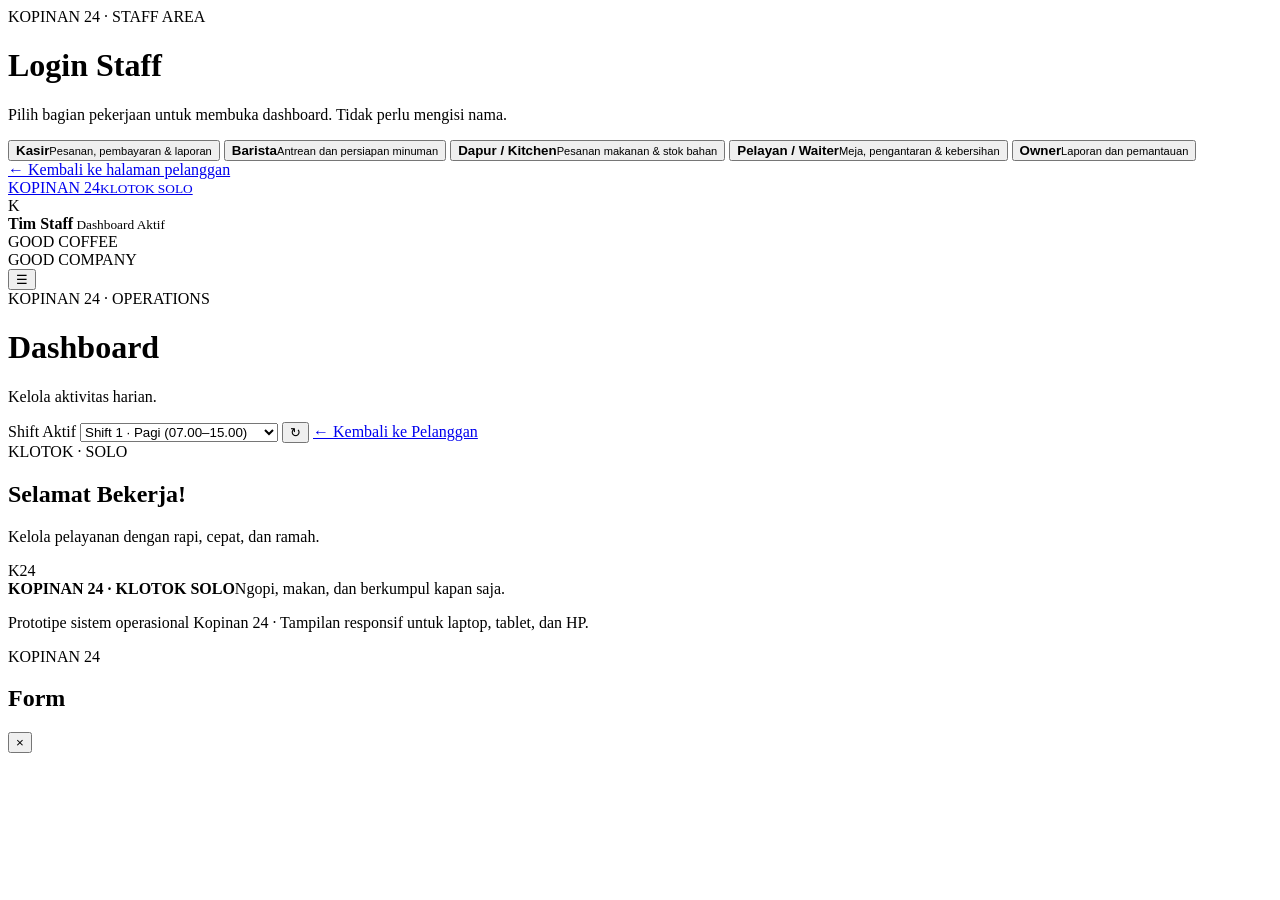
==== staff.html @ 28d2cd85 "Add files via upload" ====
<!DOCTYPE html>
<html lang="id">
<head>
<meta charset="UTF-8">
<meta name="viewport" content="width=device-width, initial-scale=1">
<meta name="theme-color" content="#f7efe3">
<title>Staff Dashboard | Kopinan 24</title>
<link rel="preconnect" href="https://fonts.googleapis.com">
<link href="https://fonts.googleapis.com/css2?family=DM+Sans:wght@400;500;600;700;800&family=Playfair+Display:wght@600;700&display=swap" rel="stylesheet">
<link rel="stylesheet" href="css/style.css">
</head>
<body class="staff-body">
<div class="role-gate" id="roleGate">
  <div class="role-gate-card">
    <span class="eyebrow">KOPINAN 24 · STAFF AREA</span>
    <h1>Login Staff</h1>
    <p>Pilih bagian pekerjaan untuk membuka dashboard. Tidak perlu mengisi nama.</p>
    <div class="role-gate-grid">
      <button data-enter-role="cashier"><b>Kasir</b><small>Pesanan, pembayaran & laporan</small></button>
      <button data-enter-role="barista"><b>Barista</b><small>Antrean dan persiapan minuman</small></button>
      <button data-enter-role="kitchen"><b>Dapur / Kitchen</b><small>Pesanan makanan & stok bahan</small></button>
      <button data-enter-role="waiter"><b>Pelayan / Waiter</b><small>Meja, pengantaran & kebersihan</small></button>
      <button data-enter-role="owner"><b>Owner</b><small>Laporan dan pemantauan</small></button>
    </div>
    <a href="index.html" class="role-gate-back">← Kembali ke halaman pelanggan</a>
  </div>
</div>
<script>
(function(){
  const hasRole = new URLSearchParams(location.search).has("role");
  const gate = document.getElementById("roleGate");
  if(hasRole) gate.classList.add("hidden");
  document.querySelectorAll("[data-enter-role]").forEach(button=>{
    button.addEventListener("click",()=>{
      location.href="staff.html?role="+encodeURIComponent(button.dataset.enterRole);
    });
  });
})();
</script>

<div class="staff-mobile-scrim" id="staffMobileScrim"></div>
<aside class="staff-sidebar" id="staffSidebar">
  <a class="staff-wordmark" href="index.html">KOPINAN 24<small>KLOTOK SOLO</small></a>
  <div class="staff-divider"></div>
  <div class="staff-identity"><div class="identity-avatar" id="roleAvatar">K</div><div><b id="staffRoleName">Tim Staff</b><small><i></i> Dashboard Aktif</small></div></div>
  <nav class="staff-nav" id="staffNav"></nav>
  <div class="staff-sidebar-photo"><span>GOOD COFFEE<br>GOOD COMPANY</span></div>
</aside>

<main class="staff-main">
  <header class="staff-topbar">
    <button class="staff-mobile-toggle" id="staffMobileToggle">☰</button>
    <div class="staff-page-title"><span class="eyebrow">KOPINAN 24 · OPERATIONS</span><h1 id="staffPageTitle">Dashboard</h1><p id="staffPageSubtitle">Kelola aktivitas harian.</p></div>
    <div class="staff-top-actions">
      <label class="staff-shift" id="staffShiftControl">Shift Aktif
        <select id="activeShift"><option value="1">Shift 1 · Pagi (07.00–15.00)</option><option value="2">Shift 2 · Sore (15.00–23.00)</option><option value="3">Shift 3 · Malam (23.00–07.00)</option></select>
      </label>
      <button id="staffRefresh" class="icon-button" title="Refresh">↻</button>
      <a href="index.html" class="logout-button back-customer-link">← Kembali ke Pelanggan</a>
    </div>
  </header>

  <div class="staff-content">
    <div class="staff-welcome-banner"><div><span class="eyebrow light">KLOTOK · SOLO</span><h2 id="welcomeHeading">Selamat Bekerja!</h2><p>Kelola pelayanan dengan rapi, cepat, dan ramah.</p></div><div class="banner-coffee-mark">K24</div></div>

    <section class="staff-stats" id="staffStats"></section>
    <section class="staff-workspace" id="staffWorkspace"></section>

    <section class="staff-bottom-gallery">
      <div class="gallery-photo"></div>
      <div class="gallery-caption"><b>KOPINAN 24 · KLOTOK SOLO</b><span>Ngopi, makan, dan berkumpul kapan saja.</span></div>
    </section>
    <p class="staff-footnote">Prototipe sistem operasional Kopinan 24 · Tampilan responsif untuk laptop, tablet, dan HP.</p>
  </div>
</main>

<!-- Generic Modal -->
<div class="modal-backdrop" id="staffModalBackdrop">
  <div class="staff-modal"><div class="modal-heading"><div><span class="eyebrow">KOPINAN 24</span><h2 id="staffModalTitle">Form</h2></div><button id="staffModalClose">×</button></div><div id="staffModalBody"></div></div>
</div>
<div class="toast" id="toast"></div>
<script src="js/data.js"></script>
<script src="js/common.js"></script>
<script src="js/staff.js"></script>
</body>
</html>
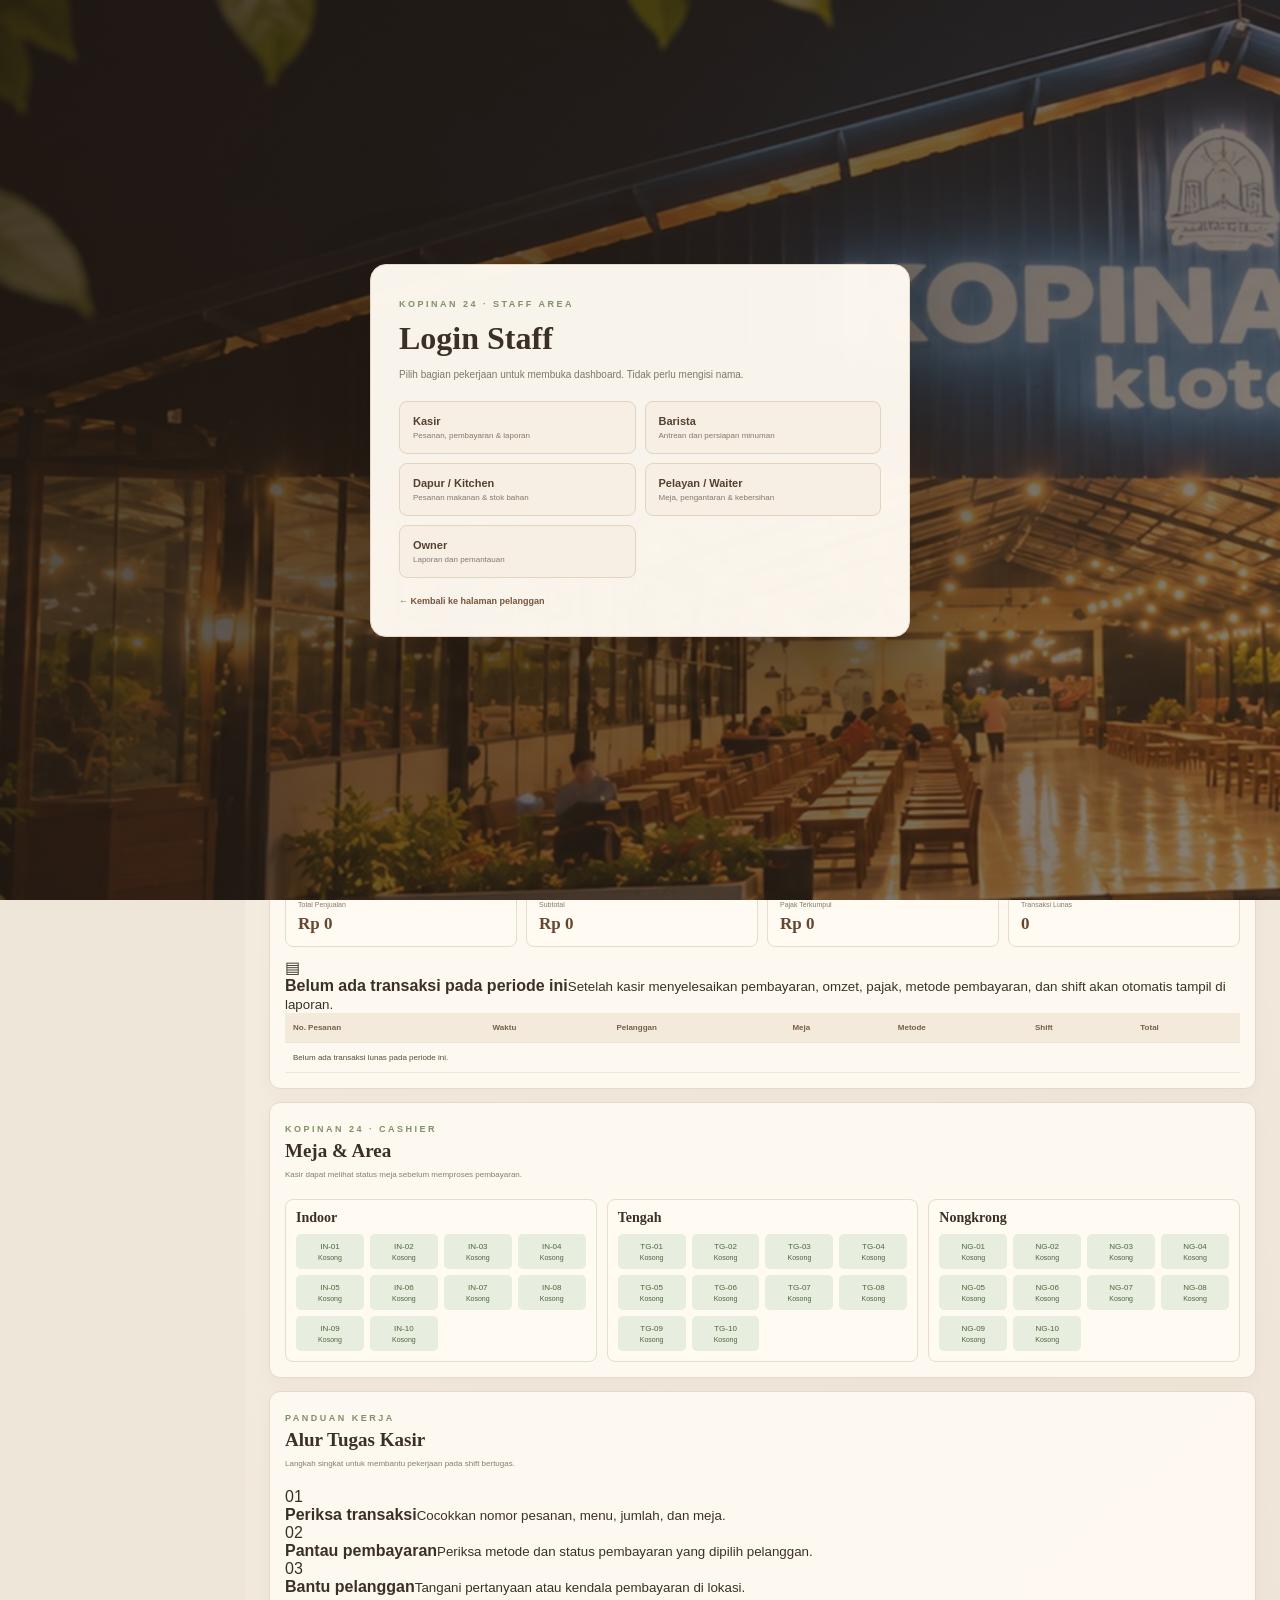
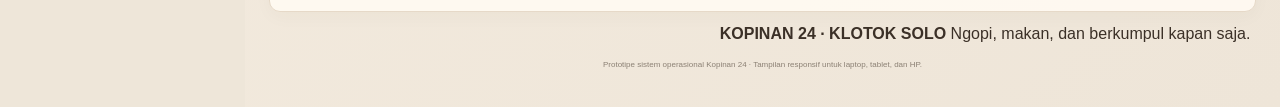
==== commit aaddefd5: "Update staff.html" ====
--- a/staff.html
+++ b/staff.html
@@ -1,86 +1,342 @@
+
 <!DOCTYPE html>
 <html lang="id">
 <head>
 <meta charset="UTF-8">
 <meta name="viewport" content="width=device-width, initial-scale=1">
 <meta name="theme-color" content="#f7efe3">
+
 <title>Staff Dashboard | Kopinan 24</title>
+
 <link rel="preconnect" href="https://fonts.googleapis.com">
 <link href="https://fonts.googleapis.com/css2?family=DM+Sans:wght@400;500;600;700;800&family=Playfair+Display:wght@600;700&display=swap" rel="stylesheet">
+
 <link rel="stylesheet" href="css/style.css">
 </head>
+
 <body class="staff-body">
+
+<!-- LOGIN PILIHAN STAFF -->
 <div class="role-gate" id="roleGate">
   <div class="role-gate-card">
+
     <span class="eyebrow">KOPINAN 24 · STAFF AREA</span>
+
     <h1>Login Staff</h1>
-    <p>Pilih bagian pekerjaan untuk membuka dashboard. Tidak perlu mengisi nama.</p>
+
+    <p>
+      Pilih bagian pekerjaan untuk membuka dashboard.
+      Tidak perlu mengisi nama.
+    </p>
+
     <div class="role-gate-grid">
-      <button data-enter-role="cashier"><b>Kasir</b><small>Pesanan, pembayaran & laporan</small></button>
-      <button data-enter-role="barista"><b>Barista</b><small>Antrean dan persiapan minuman</small></button>
-      <button data-enter-role="kitchen"><b>Dapur / Kitchen</b><small>Pesanan makanan & stok bahan</small></button>
-      <button data-enter-role="waiter"><b>Pelayan / Waiter</b><small>Meja, pengantaran & kebersihan</small></button>
-      <button data-enter-role="owner"><b>Owner</b><small>Laporan dan pemantauan</small></button>
-    </div>
-    <a href="index.html" class="role-gate-back">← Kembali ke halaman pelanggan</a>
+
+      <button type="button" data-enter-role="cashier">
+        <b>Kasir</b>
+        <small>Pesanan, pembayaran & laporan</small>
+      </button>
+
+      <button type="button" data-enter-role="barista">
+        <b>Barista</b>
+        <small>Antrean dan persiapan minuman</small>
+      </button>
+
+      <button type="button" data-enter-role="kitchen">
+        <b>Dapur / Kitchen</b>
+        <small>Pesanan makanan & stok bahan</small>
+      </button>
+
+      <button type="button" data-enter-role="waiter">
+        <b>Pelayan / Waiter</b>
+        <small>Meja, pengantaran & kebersihan</small>
+      </button>
+
+      <button type="button" data-enter-role="owner">
+        <b>Owner</b>
+        <small>Laporan dan pemantauan</small>
+      </button>
+
+    </div>
+
+    <a href="index.html" class="role-gate-back">
+      ← Kembali ke halaman pelanggan
+    </a>
+
   </div>
 </div>
+
+<!-- SCRIPT LOGIN STAFF -->
 <script>
-(function(){
+(function() {
+
   const hasRole = new URLSearchParams(location.search).has("role");
   const gate = document.getElementById("roleGate");
-  if(hasRole) gate.classList.add("hidden");
-  document.querySelectorAll("[data-enter-role]").forEach(button=>{
-    button.addEventListener("click",()=>{
-      location.href="staff.html?role="+encodeURIComponent(button.dataset.enterRole);
+
+  if (hasRole) {
+    gate.classList.add("hidden");
+  }
+
+  document.querySelectorAll("[data-enter-role]").forEach(button => {
+
+    button.addEventListener("click", () => {
+
+      location.href =
+        "staff.html?role=" +
+        encodeURIComponent(button.dataset.enterRole);
+
     });
+
   });
+
 })();
 </script>
 
-<div class="staff-mobile-scrim" id="staffMobileScrim"></div>
+
+<!-- BACKDROP MENU MOBILE -->
+<div
+  class="staff-mobile-scrim"
+  id="staffMobileScrim">
+</div>
+
+
+<!-- SIDEBAR STAFF -->
 <aside class="staff-sidebar" id="staffSidebar">
-  <a class="staff-wordmark" href="index.html">KOPINAN 24<small>KLOTOK SOLO</small></a>
+
+  <a class="staff-wordmark" href="index.html">
+    KOPINAN 24
+    <small>KLOTOK SOLO</small>
+  </a>
+
   <div class="staff-divider"></div>
-  <div class="staff-identity"><div class="identity-avatar" id="roleAvatar">K</div><div><b id="staffRoleName">Tim Staff</b><small><i></i> Dashboard Aktif</small></div></div>
+
+  <div class="staff-identity">
+
+    <div class="identity-avatar" id="roleAvatar">
+      K
+    </div>
+
+    <div>
+      <b id="staffRoleName">Tim Staff</b>
+      <small>
+        <i></i> Dashboard Aktif
+      </small>
+    </div>
+
+  </div>
+
   <nav class="staff-nav" id="staffNav"></nav>
-  <div class="staff-sidebar-photo"><span>GOOD COFFEE<br>GOOD COMPANY</span></div>
+
+  <div class="staff-sidebar-photo">
+    <span>
+      GOOD COFFEE<br>
+      GOOD COMPANY
+    </span>
+  </div>
+
 </aside>
 
+
+<!-- DASHBOARD UTAMA -->
 <main class="staff-main">
+
   <header class="staff-topbar">
-    <button class="staff-mobile-toggle" id="staffMobileToggle">☰</button>
-    <div class="staff-page-title"><span class="eyebrow">KOPINAN 24 · OPERATIONS</span><h1 id="staffPageTitle">Dashboard</h1><p id="staffPageSubtitle">Kelola aktivitas harian.</p></div>
+
+    <!-- TOMBOL MENU MOBILE -->
+    <button
+      type="button"
+      class="staff-mobile-toggle"
+      id="staffMobileToggle"
+      aria-label="Buka menu navigasi">
+      ☰
+    </button>
+
+    <!-- JUDUL DASHBOARD -->
+    <div class="staff-page-title">
+
+      <span class="eyebrow">
+        KOPINAN 24 · OPERATIONS
+      </span>
+
+      <h1 id="staffPageTitle">
+        Dashboard
+      </h1>
+
+      <p id="staffPageSubtitle">
+        Kelola aktivitas harian.
+      </p>
+
+    </div>
+
+
+    <!-- KONTROL DASHBOARD -->
     <div class="staff-top-actions">
-      <label class="staff-shift" id="staffShiftControl">Shift Aktif
-        <select id="activeShift"><option value="1">Shift 1 · Pagi (07.00–15.00)</option><option value="2">Shift 2 · Sore (15.00–23.00)</option><option value="3">Shift 3 · Malam (23.00–07.00)</option></select>
-      </label>
-      <button id="staffRefresh" class="icon-button" title="Refresh">↻</button>
-      <a href="index.html" class="logout-button back-customer-link">← Kembali ke Pelanggan</a>
-    </div>
+
+      <!-- SHIFT DAN REFRESH -->
+      <div class="staff-utility-row">
+
+        <label class="staff-shift" id="staffShiftControl">
+
+          Shift Aktif
+
+          <select id="activeShift">
+
+            <option value="1">
+              Shift 1 · Pagi (07.00–15.00)
+            </option>
+
+            <option value="2">
+              Shift 2 · Sore (15.00–23.00)
+            </option>
+
+            <option value="3">
+              Shift 3 · Malam (23.00–07.00)
+            </option>
+
+          </select>
+
+        </label>
+
+        <button
+          type="button"
+          id="staffRefresh"
+          class="icon-button"
+          title="Refresh"
+          aria-label="Perbarui dashboard">
+          ↻
+        </button>
+
+      </div>
+
+
+      <!-- KEMBALI KE PELANGGAN -->
+      <a
+        href="index.html"
+        class="logout-button back-customer-link">
+        ← Kembali ke Pelanggan
+      </a>
+
+    </div>
+
   </header>
 
+
+  <!-- KONTEN DASHBOARD -->
   <div class="staff-content">
-    <div class="staff-welcome-banner"><div><span class="eyebrow light">KLOTOK · SOLO</span><h2 id="welcomeHeading">Selamat Bekerja!</h2><p>Kelola pelayanan dengan rapi, cepat, dan ramah.</p></div><div class="banner-coffee-mark">K24</div></div>
-
-    <section class="staff-stats" id="staffStats"></section>
-    <section class="staff-workspace" id="staffWorkspace"></section>
-
+
+    <!-- BANNER -->
+    <div class="staff-welcome-banner">
+
+      <div>
+
+        <span class="eyebrow light">
+          KLOTOK · SOLO
+        </span>
+
+        <h2 id="welcomeHeading">
+          Selamat Bekerja!
+        </h2>
+
+        <p>
+          Kelola pelayanan dengan rapi, cepat, dan ramah.
+        </p>
+
+      </div>
+
+      <div class="banner-coffee-mark">
+        K24
+      </div>
+
+    </div>
+
+
+    <!-- STATISTIK -->
+    <section
+      class="staff-stats"
+      id="staffStats">
+    </section>
+
+
+    <!-- AREA DASHBOARD DINAMIS -->
+    <section
+      class="staff-workspace"
+      id="staffWorkspace">
+    </section>
+
+
+    <!-- GALERI -->
     <section class="staff-bottom-gallery">
+
       <div class="gallery-photo"></div>
-      <div class="gallery-caption"><b>KOPINAN 24 · KLOTOK SOLO</b><span>Ngopi, makan, dan berkumpul kapan saja.</span></div>
+
+      <div class="gallery-caption">
+
+        <b>KOPINAN 24 · KLOTOK SOLO</b>
+
+        <span>
+          Ngopi, makan, dan berkumpul kapan saja.
+        </span>
+
+      </div>
+
     </section>
-    <p class="staff-footnote">Prototipe sistem operasional Kopinan 24 · Tampilan responsif untuk laptop, tablet, dan HP.</p>
-  </div>
+
+
+    <!-- FOOTER -->
+    <p class="staff-footnote">
+      Prototipe sistem operasional Kopinan 24 ·
+      Tampilan responsif untuk laptop, tablet, dan HP.
+    </p>
+
+  </div>
+
 </main>
 
-<!-- Generic Modal -->
-<div class="modal-backdrop" id="staffModalBackdrop">
-  <div class="staff-modal"><div class="modal-heading"><div><span class="eyebrow">KOPINAN 24</span><h2 id="staffModalTitle">Form</h2></div><button id="staffModalClose">×</button></div><div id="staffModalBody"></div></div>
+
+<!-- MODAL -->
+<div
+  class="modal-backdrop"
+  id="staffModalBackdrop">
+
+  <div class="staff-modal">
+
+    <div class="modal-heading">
+
+      <div>
+
+        <span class="eyebrow">
+          KOPINAN 24
+        </span>
+
+        <h2 id="staffModalTitle">
+          Form
+        </h2>
+
+      </div>
+
+      <button
+        type="button"
+        id="staffModalClose"
+        aria-label="Tutup">
+        ×
+      </button>
+
+    </div>
+
+    <div id="staffModalBody"></div>
+
+  </div>
+
 </div>
+
+
+<!-- TOAST NOTIFICATION -->
 <div class="toast" id="toast"></div>
+
+
+<!-- FILE JAVASCRIPT -->
 <script src="js/data.js"></script>
 <script src="js/common.js"></script>
 <script src="js/staff.js"></script>
+
 </body>
 </html>
--- a/css/style.css
+++ b/css/style.css
@@ -0,0 +1,96 @@
+*{box-sizing:border-box}
+:root{--cream:#f7efe3;--paper:#fffaf2;--brown:#593a29;--brown2:#95613b;--olive:#788253;--dark:#302820;--text:#3b3027;--muted:#887d6e;--line:#e4d7c5;--green:#6e8b50;--gold:#c69b4d;--blue:#6e8da0;--red:#b96f58}
+html{scroll-behavior:smooth;scroll-padding-top:82px}body{margin:0;background:var(--cream);color:var(--text);font-family:"DM Sans",sans-serif}button,input,select{font:inherit}button{cursor:pointer}a{color:inherit;text-decoration:none}
+.top-strip{height:25px;background:#302b21;color:#eee4d3;display:flex;align-items:center;justify-content:space-between;padding:0 5%;font-size:8px;letter-spacing:2px}
+.site-header{height:76px;padding:0 4.5%;display:flex;align-items:center;justify-content:space-between;gap:16px;background:rgba(255,250,242,.97);border-bottom:1px solid var(--line);position:sticky;top:0;z-index:25;backdrop-filter:blur(10px)}
+.wordmark{display:block;font:700 20px "Playfair Display",serif;color:var(--brown);white-space:nowrap;letter-spacing:.2px}.wordmark small{display:block;text-align:center;font:8px "DM Sans";letter-spacing:3px;color:#877965;margin-top:3px}
+.main-nav{display:flex;align-items:center;gap:21px}.main-nav a{font-size:10px;color:#4e4033}.main-nav a:hover{color:var(--olive)}.header-actions{display:flex;align-items:center;gap:8px}.header-actions button,.header-actions a{border:1px solid #dfd0ba;background:transparent;color:var(--brown);border-radius:25px;padding:10px 13px;font-size:10px}.header-actions .staff-link{background:var(--brown);border-color:var(--brown);color:white}.mobile-nav-toggle{display:none;background:none;border:0;color:var(--brown);font-size:24px}
+.hero{min-height:620px;height:clamp(620px,50vw,760px);max-height:760px;display:flex;align-items:center;padding:0 8%;color:white;position:relative;isolation:isolate;overflow:hidden;background:#29271f}
+.hero::before{content:"";position:absolute;inset:0;z-index:-2;background:url("../assets/kopinan24-hero-full.jpg") center 48%/cover no-repeat;filter:none;transform:none}
+.hero::after{content:"";position:absolute;inset:0;z-index:-1;pointer-events:none;background:linear-gradient(90deg,rgba(25,19,13,.70) 0%,rgba(25,19,13,.36) 46%,rgba(25,19,13,.08) 100%)}
+.hero-content{max-width:545px;position:relative;z-index:1}
+.hero-copy{max-width:545px;position:relative;z-index:1}.eyebrow{font-size:9px;letter-spacing:2.5px;font-weight:800;color:#829064}.hero .eyebrow{color:#e8c38b}.hero h1{font:700 clamp(48px,6vw,76px)/1.02 "Playfair Display",serif;margin:20px 0}.hero h1 em{color:#d9dcb6}.hero p{max-width:410px;font-size:12px;line-height:1.9;color:#f4ebdf}.hero-actions{display:flex;gap:10px;flex-wrap:wrap;margin-top:26px}.hero-label{position:absolute;bottom:19px;left:5%;font-size:8px;letter-spacing:2px;color:#e6d8c4}
+.btn{display:inline-flex;align-items:center;justify-content:center;gap:13px;padding:13px 19px;border:0;font-size:10px;font-weight:700;transition:.2s}.btn:hover{transform:translateY(-2px)}.btn-brown{background:var(--brown);color:white;border-radius:25px}.btn-outline{border:1px solid #eadfce;color:white;background:#ffffff18;border-radius:25px}.btn-cream{background:var(--cream);color:var(--brown);border-radius:25px}
+.quick-features{position:relative;z-index:2;margin:-23px 4.5% 0;padding:22px 25px;background:var(--paper);border:1px solid var(--line);border-radius:13px;box-shadow:0 10px 28px #4a351b0d;display:grid;grid-template-columns:repeat(4,1fr);gap:15px}.quick-feature{display:flex;align-items:center;gap:11px}.quick-feature>span{font-size:24px;color:var(--brown2)}.quick-feature b{display:block;font-size:11px}.quick-feature small{display:block;color:var(--muted);font-size:9px;margin-top:4px}
+.menu-section{padding:70px 5.5%;background:linear-gradient(135deg,#fbf7ef,#eee3d3 55%,#f8f0e5);position:relative;overflow:hidden}.menu-section:before{content:"";position:absolute;width:400px;height:400px;right:-170px;top:80px;border-radius:50%;background:radial-gradient(circle,#d8c4a5aa,transparent 68%);pointer-events:none}.menu-section>*{position:relative;z-index:1}.section-heading{text-align:center;margin-bottom:30px}.section-heading h2,.story-copy h2,.seating-section h2,.location-section h2,.visit-checkout h2{font:600 clamp(34px,4.5vw,52px)/1.1 "Playfair Display",serif;margin:13px 0}.section-heading h2 em,.story-copy h2 em,.seating-section h2 em,.location-section h2 em,.visit-checkout h2 em{color:var(--brown2)}.section-heading p{font-size:11px;color:#83796d;line-height:1.8}.menu-toolbar{display:flex;justify-content:space-between;align-items:center;gap:14px;margin-bottom:21px}.menu-filters{display:flex;gap:7px;flex-wrap:wrap}.filter-chip{border:1px solid #decdb6;background:#fffaf3;color:#604833;border-radius:25px;padding:9px 13px;font-size:9px}.filter-chip.active,.filter-chip:hover{background:var(--brown);border-color:var(--brown);color:white}.menu-search{width:190px;border:1px solid #decdb6;border-radius:25px;padding:10px 13px;background:#fffaf3;color:#44372d;font-size:10px;outline:none}.menu-grid{display:grid;grid-template-columns:repeat(4,minmax(0,1fr));gap:13px}.menu-card{background:#fffaf3;border:1px solid #e4d6c3;border-radius:11px;overflow:hidden;box-shadow:0 5px 15px #4a35190b;display:flex;flex-direction:column;transition:.2s}.menu-card:hover{transform:translateY(-4px);box-shadow:0 12px 25px #4a35191a}.menu-photo{display:block;width:100%;height:142px;object-fit:cover;background:#e6d9c8}.menu-info{padding:11px 12px 12px;display:flex;flex-direction:column;flex:1}.menu-meta{display:flex;justify-content:space-between;align-items:center;gap:5px}.menu-tag{font-size:7px;letter-spacing:1px;color:#8a7255}.stock-badge{border-radius:15px;background:#e8eddc;color:#50633e;padding:4px 7px;font-size:8px;white-space:nowrap}.stock-badge.out{background:#f4e0da;color:#a24d3c}.menu-info h3{font:600 15px "Playfair Display",serif;margin:8px 0 5px;min-height:32px}.menu-info p{font-size:8px;color:#83796e;line-height:1.6;min-height:27px}.menu-bottom{display:flex;justify-content:space-between;align-items:center;margin-top:auto;padding-top:10px}.price{font-size:10px;font-weight:800;color:#52392a}.add-btn{height:28px;width:28px;border:0;border-radius:50%;background:var(--brown2);color:white;font-size:18px}.add-btn:disabled{background:#c7bfb4;cursor:not-allowed}.menu-disclaimer{font-size:8px;color:#867b6d;margin-top:13px;line-height:1.6}
+.seating-section{padding:72px 7%;background:#efe6d8}.left-heading{text-align:left;margin-bottom:18px}.left-heading p{max-width:470px}.table-legend{display:flex;gap:12px;flex-wrap:wrap;margin:15px 0}.table-legend span{display:flex;align-items:center;gap:6px;font-size:9px;color:#665d51}.legend-dot{width:9px;height:9px;border-radius:50%;display:inline-block}.legend-dot.available{background:var(--green)}.legend-dot.reserved{background:var(--gold)}.legend-dot.occupied{background:var(--blue)}.legend-dot.cleaning{background:var(--red)}.area-cards{display:grid;grid-template-columns:repeat(3,1fr);gap:14px}.area-card{background:#fffaf3;border:1px solid #dfd1bd;border-radius:12px;overflow:hidden;box-shadow:0 9px 25px #4030190a}.area-banner{height:100px;padding:15px;color:white;display:flex;flex-direction:column;justify-content:end;position:relative;overflow:hidden}.area-banner:after{content:"";position:absolute;width:150px;height:150px;right:-20px;top:-70px;border:1px solid #ffffff55;border-radius:50%;box-shadow:0 0 0 20px #ffffff13}.area-banner.indoor{background:linear-gradient(120deg,#394332,#aa8b66)}.area-banner.middle{background:linear-gradient(120deg,#76563d,#c5a16e)}.area-banner.lounge{background:linear-gradient(120deg,#344a41,#87916e)}.area-banner h3{font:600 22px "Playfair Display",serif;position:relative;z-index:1}.area-banner p{font-size:8px;margin-top:4px;position:relative;z-index:1}.table-buttons{padding:12px;display:grid;grid-template-columns:repeat(3,minmax(0,1fr));gap:8px}.table-choice{padding:10px 5px;border-radius:7px;border:1px solid #b7c39e;background:#e6eddc;color:#4b613c;font-size:9px}.table-choice small{display:block;font-size:7px;margin-top:4px}.table-choice.reserved{background:#f4e8cb;border-color:#d8bd7e;color:#80652e}.table-choice.occupied{background:#e2ebf0;border-color:#aec1cf;color:#4e6c81}.table-choice.cleaning{background:#f4e1da;border-color:#d8aa9a;color:#925542}.table-choice:disabled{cursor:not-allowed;opacity:.86}.table-choice.chosen{outline:2px solid var(--brown2);outline-offset:1px}.selected-table-note{margin-top:12px;padding:12px;background:#fffaf3;border:1px solid var(--line);border-radius:7px;font-size:9px;color:#695d4e;line-height:1.7}
+.story-section{padding:75px 8%;display:grid;grid-template-columns:1fr 1fr;gap:40px;align-items:center}.story-photo{height:300px;border-radius:10px;background:url("../assets/kopinan24-banner.jpg") center/contain no-repeat;background-color:#29271f}.story-copy p{font-size:11px;color:#7f7669;line-height:1.9;margin:15px 0}.text-link{font-size:10px;font-weight:700;color:var(--brown);border-bottom:1px solid #bba88d;padding-bottom:7px}
+.event-section{padding:0 7% 70px;display:grid;grid-template-columns:1fr 1fr;gap:15px}.event-card{min-height:205px;border-radius:12px;color:white;padding:25px;background-size:cover;background-position:center}.promo-card{background-image:linear-gradient(90deg,#34402bd9,#59452d55),url("../assets/matcha-latte.jpg")}.activity-card{background-image:linear-gradient(90deg,#38271ddd,#38271d55),url("../assets/kopinan24-banner.jpg")}.event-card .eyebrow{color:#e4c48c}.event-card h3{font:600 27px "Playfair Display",serif;margin:11px 0}.event-card p{font-size:10px;line-height:1.7;max-width:300px}.event-card .btn{margin-top:12px}
+.visit-checkout{text-align:center;padding:55px 7%;background:#fff8ed}.visit-checkout p{font-size:10px;color:#84796b;line-height:1.7;max-width:600px;margin:0 auto}.visit-form{display:flex;gap:8px;max-width:440px;margin:16px auto 0}.visit-form input{flex:1;min-width:0;padding:12px;border:1px solid var(--line);background:white;border-radius:6px;font-size:10px}
+.location-section{text-align:center;padding:70px 7%;background:#4b382b;color:white}.location-section .eyebrow{color:#d2d9b4}.location-section h2 em{color:#d4dbb2}.location-section p{font-size:10px;color:#e8dfd2;line-height:1.9;margin:15px 0}
+.site-footer{background:#292f25;color:#eee8dc;padding:25px 6%;display:flex;justify-content:space-between;align-items:center;gap:15px}.footer-mark{color:white}.site-footer p,.site-footer>small{font-size:9px;color:#c8c1b4}
+.drawer-backdrop{position:fixed;inset:0;z-index:39;background:#0008;display:none}.drawer-backdrop.show{display:block}.cart-drawer{position:fixed;right:0;top:0;z-index:40;width:min(430px,100%);height:100dvh;background:var(--cream);padding:22px;display:flex;flex-direction:column;transform:translateX(105%);transition:.25s}.cart-drawer.show{transform:translateX(0)}.drawer-header{display:flex;justify-content:space-between;border-bottom:1px solid var(--line);padding-bottom:13px}.drawer-header h2{font:600 24px "Playfair Display",serif;margin:5px 0}.drawer-header button{border:0;background:none;font-size:27px}.drawer-items{flex:1;overflow:auto;padding:10px 0}.cart-row{display:flex;justify-content:space-between;gap:10px;padding:11px 0;border-bottom:1px solid var(--line);font-size:10px}.cart-row small{display:block;color:#887d70;margin-top:4px}.qty{display:flex;align-items:center;gap:7px}.qty button{width:23px;height:23px;border:1px solid #bfb49f;border-radius:50%;background:transparent}.drawer-footer label{display:block;font-size:9px;font-weight:700;margin:8px 0 5px}.drawer-footer input,.drawer-footer select{width:100%;padding:10px;border:1px solid var(--line);background:#fffaf3;font-size:10px}.bill-lines{border-top:1px solid var(--line);margin-top:12px;padding-top:10px}.bill-lines>div{display:flex;justify-content:space-between;font-size:10px;padding:4px 0;color:#665b4f}.bill-lines .bill-grand{font-size:12px;font-weight:800;color:#392b20;border-top:1px solid #d8cbb8;margin-top:5px;padding-top:10px}.tax-note,.demo-note{display:block;font-size:8px;color:#897e70;line-height:1.5;margin-top:6px}.submit-order{width:100%;padding:13px;background:var(--brown);color:white;border:0;margin-top:11px;font-size:10px}
+.toast{position:fixed;z-index:100;bottom:23px;left:50%;transform:translate(-50%,12px);padding:11px 16px;background:#fffaf2;color:#4a382a;box-shadow:0 5px 20px #0002;font-size:9px;opacity:0;pointer-events:none;transition:.2s}.toast.show{opacity:1;transform:translate(-50%,0)}
+/* STAFF */
+.staff-body{background:#eee6d9}.staff-mobile-scrim{display:none}.staff-sidebar{position:fixed;inset:0 auto 0 0;width:245px;z-index:40;background:linear-gradient(180deg,rgba(45,42,27,.97),rgba(72,47,30,.93)),url("../assets/kopinan24-sidebar.jpg") center/cover;color:#fff;padding:24px 15px 16px;display:flex;flex-direction:column;overflow:auto}.staff-wordmark{display:block;text-align:center;color:white;font:700 24px "Playfair Display",serif;letter-spacing:.4px;padding:5px 0 15px}.staff-wordmark small{display:block;font:9px "DM Sans";letter-spacing:3px;margin-top:4px}.staff-divider{height:1px;background:#ffffff55;margin:0 18px 17px}.staff-identity{display:flex;align-items:center;gap:10px;padding:10px 11px;border:1px solid #ffffff48;background:#ffffff12;border-radius:9px;margin-bottom:17px}.identity-avatar{width:35px;height:35px;border-radius:50%;display:grid;place-items:center;background:#f4ead8;color:#533a28;font-weight:800}.staff-identity b{display:block;font-size:10px}.staff-identity small{display:block;margin-top:4px;color:#e2d8c8;font-size:8px}.staff-identity i{display:inline-block;width:6px;height:6px;border-radius:50%;background:#a7c77b;margin-right:4px}.staff-nav{display:grid;gap:5px}.staff-nav button{width:100%;display:flex;align-items:center;gap:10px;padding:11px 12px;background:transparent;border:0;border-radius:7px;color:#f7f0e4;text-align:left;font-size:10px}.staff-nav button:hover,.staff-nav button.active{background:#eee5d2;color:#392f22;font-weight:800}.staff-nav .nav-icon{width:21px;font-size:16px;text-align:center}.staff-nav .nav-count{margin-left:auto;background:#d8b97c;color:#44331f;border-radius:20px;padding:3px 6px;font-size:7px}
+.staff-sidebar-bottom{margin-top:auto}.sidebar-photo{height:115px;border-radius:8px;background:url("../assets/kopinan24-banner.jpg") center/cover;margin:17px 2px 9px;position:relative;overflow:hidden}.sidebar-photo:after{content:"KOPI · MAKAN · NONGKRONG";position:absolute;inset:auto 0 0;background:#34251dbb;color:white;padding:7px 5px;font-size:7px;letter-spacing:1px;text-align:center}.staff-sidebar-foot{display:block;color:#eadfce;text-align:center;font-size:8px;padding:8px}.staff-main{min-height:100vh;margin-left:245px;background:linear-gradient(140deg,#f7efe3,#eee5d8)}.staff-topbar{position:sticky;top:0;z-index:25;min-height:87px;background:rgba(255,250,242,.94);backdrop-filter:blur(9px);border-bottom:1px solid #e5d8c6;display:flex;align-items:center;justify-content:space-between;gap:15px;padding:14px 25px}.staff-page-title h1{font:600 26px "Playfair Display",serif;margin:4px 0}.staff-page-title p{font-size:9px;color:#81766a}.staff-top-actions{display:flex;align-items:center;gap:8px}.staff-shift{display:flex;flex-direction:column;gap:4px;font-size:7px;color:#897c6c}.staff-shift select{max-width:210px;padding:8px;border:1px solid #dfd2bf;background:#fffaf2;border-radius:6px;color:#564332;font-size:8px}.icon-button,.logout-button{padding:9px 12px;border:1px solid #e0d2bf;border-radius:6px;background:#fffaf2;color:var(--brown);font-size:9px}.logout-button{background:var(--brown);color:white;border-color:var(--brown)}
+.staff-content{max-width:1500px;margin:auto;padding:20px 24px 30px}.staff-welcome-banner{min-height:125px;padding:20px 25px;border-radius:12px;background:linear-gradient(90deg,#4b3425ed,#76543ac7),url("../assets/kopinan24-banner.jpg") center/cover;color:white;display:flex;justify-content:space-between;align-items:center;overflow:hidden}.staff-welcome-banner .eyebrow{color:#e6c58f}.staff-welcome-banner h2{font:600 24px "Playfair Display",serif;margin:8px 0 4px}.staff-welcome-banner p{font-size:9px;color:#f0e5d4}.banner-mark{font:700 53px "Playfair Display",serif;color:#ffffff54;padding-right:25px}
+.staff-stats{display:grid;grid-template-columns:repeat(4,1fr);gap:10px;margin:15px 0}.kpi-card{display:flex;align-items:center;gap:11px;padding:14px;background:linear-gradient(145deg,#fffdf8,#efe3d2);border:1px solid #e5d8c6;border-radius:10px;box-shadow:0 4px 14px #4b38200a}.kpi-icon{height:37px;width:37px;flex:0 0 37px;border-radius:50%;display:grid;place-items:center;font-size:17px;background:#e8ecd9;color:#617344}.kpi-card:nth-child(2) .kpi-icon{background:#f3e7d4;color:#95613b}.kpi-card:nth-child(3) .kpi-icon{background:#e7ead8;color:#647745}.kpi-card:nth-child(4) .kpi-icon{background:#f5dfd8;color:#a95d49}.kpi-card small{display:block;font-size:8px;color:#81766a}.kpi-card strong{display:block;font:600 21px "Playfair Display",serif;color:#523b2a;margin-top:4px}
+.staff-workspace{display:grid;gap:13px}.staff-grid-2{display:grid;grid-template-columns:1.2fr .8fr;gap:13px}.staff-panel{background:rgba(255,250,242,.94);border:1px solid #e6d9c8;border-radius:11px;padding:15px;box-shadow:0 5px 18px #48341f08;min-width:0}.panel-heading{display:flex;align-items:center;justify-content:space-between;gap:10px;margin-bottom:12px}.panel-heading h2{font:600 19px "Playfair Display",serif;margin:4px 0}.panel-heading p{font-size:8px;color:#877c70}.subtle-button{border:0;background:transparent;color:var(--olive);font-size:8px;font-weight:800}
+.orders-filters{display:flex;gap:6px;flex-wrap:wrap;margin-bottom:10px}.orders-filters button{border:1px solid #e2d6c5;background:#fffaf3;color:#65513c;border-radius:20px;padding:7px 10px;font-size:8px}.orders-filters button.active{background:var(--olive);border-color:var(--olive);color:white}.order-list{display:grid;gap:8px;max-height:480px;overflow:auto;padding-right:3px}.staff-order-card{display:grid;grid-template-columns:65px 1fr auto;align-items:center;gap:10px;padding:9px;border:1px solid #eee4d6;border-radius:8px;background:#fffdf8}.staff-order-card img{width:65px;height:60px;object-fit:cover;border-radius:6px}.staff-order-main b{font-size:9px}.staff-order-main p{font-size:8px;color:#716759;line-height:1.55;margin:4px 0}.staff-order-meta{font-size:7px;color:#8b8074}.order-status{display:inline-block;border-radius:15px;padding:5px 7px;font-size:7px;background:#f3e7cc;color:#83652c;white-space:nowrap}.order-status.processing{background:#e5e9f5;color:#526a93}.order-status.done{background:#e5eddc;color:#536d40}.order-actions{display:flex;flex-direction:column;gap:5px}.order-actions button{padding:7px 8px;border:0;border-radius:5px;background:var(--olive);color:white;font-size:7px;white-space:nowrap}.order-actions button.alt{background:#eee5d8;color:#614e3a}
+.ingredient-list{display:grid;gap:7px}.ingredient-row{display:grid;grid-template-columns:1fr auto auto;gap:8px;align-items:center;padding:8px 9px;border-bottom:1px solid #eee5d9}.ingredient-row b{font-size:8px}.ingredient-row small{display:block;color:#8a8073;font-size:7px;margin-top:3px}.ingredient-amount{font-size:9px;font-weight:800}.stock-status{border-radius:18px;padding:5px 7px;font-size:7px;white-space:nowrap;background:#e6eddc;color:#567040}.stock-status.low{background:#f6e9c9;color:#8a682b}.stock-status.out{background:#f4e0d9;color:#a24d3d}.stock-action-row{display:flex;gap:7px;margin-top:11px}.stock-action-row button{flex:1;padding:9px;border-radius:6px;font-size:8px}.primary-action{background:var(--olive);color:white;border:0}.outline-action{background:#fffaf2;color:#604831;border:1px solid #d9cbb8}
+.staff-bottom-gallery{display:grid;grid-template-columns:.9fr 1.1fr;gap:12px;margin-top:13px}.staff-bottom-photo{min-height:145px;border-radius:10px;background:url("../assets/kopinan24-banner.jpg") center/cover;position:relative;overflow:hidden}.staff-bottom-photo:after{content:"KOPI · MAKAN · NONGKRONG 24 JAM";position:absolute;inset:auto 0 0;background:#3b291fc9;color:white;padding:9px;font-size:8px;letter-spacing:1px}.favorite-panel{background:#fffaf2;border:1px solid #e6d9c8;border-radius:10px;padding:13px}.favorite-items{display:grid;grid-template-columns:repeat(3,1fr);gap:8px}.favorite-item{display:flex;align-items:center;gap:7px;min-width:0}.favorite-item img{width:48px;height:45px;border-radius:6px;object-fit:cover}.favorite-item b{display:block;font-size:7px;line-height:1.4}.favorite-item small{font-size:7px;color:#8b8074}
+.empty-state{padding:25px;text-align:center;border:1px dashed #cbbda8;border-radius:7px;background:#fffaf2;color:#8b8074;font-size:9px}
+.staff-page-heading{display:flex;align-items:end;justify-content:space-between;gap:12px;margin-bottom:12px}.staff-page-heading h2{font:600 25px "Playfair Display",serif;margin:7px 0}.staff-page-heading p{font-size:9px;color:#82786b}.toolbar-actions{display:flex;gap:7px;flex-wrap:wrap}.toolbar-actions button{border:1px solid #dfd1be;background:#fffaf2;color:#604832;border-radius:6px;padding:9px 11px;font-size:8px}.toolbar-actions .primary-action{background:var(--olive);color:white;border-color:var(--olive)}
+.data-table-wrap{overflow:auto}.data-table{width:100%;border-collapse:collapse;min-width:650px}.data-table th,.data-table td{text-align:left;border-bottom:1px solid #eee5d9;padding:10px 8px;font-size:8px;white-space:nowrap}.data-table th{background:#f3eadc;color:#765e45;font-weight:800}.data-table td{color:#574b3d}.data-table .pill{display:inline-block;border-radius:15px;padding:5px 7px;background:#e6eddc;color:#567040;font-size:7px}.data-table .pill.low{background:#f6e9c9;color:#8a682b}.data-table .pill.out{background:#f4e0d9;color:#a24d3d}
+.summary-row{display:grid;grid-template-columns:repeat(4,1fr);gap:9px;margin-bottom:12px}.summary-box{padding:13px;border-radius:8px;background:#fffaf2;border:1px solid #e6d9c8}.summary-box small{display:block;color:#867b6f;font-size:8px}.summary-box b{display:block;font:600 20px "Playfair Display",serif;margin-top:6px;color:#5a432f}
+.form-grid{display:grid;grid-template-columns:repeat(2,1fr);gap:10px}.form-grid label,.modal-form label{display:block;font-size:8px;font-weight:800;color:#67533e}.form-grid input,.form-grid select,.modal-form input,.modal-form select,.modal-form textarea{width:100%;margin-top:5px;padding:10px;border:1px solid #dfd3c3;border-radius:6px;background:#fffdf8;font-size:9px;color:#4d4034}.form-grid .full{grid-column:1/-1}
+.modal-backdrop{display:none;position:fixed;inset:0;background:#21180fcc;z-index:100;align-items:center;justify-content:center;padding:15px}.modal-backdrop.show{display:flex}.staff-modal{width:min(480px,100%);max-height:90vh;overflow:auto;background:#fffaf2;border-radius:13px;padding:20px;box-shadow:0 20px 60px #0004}.modal-heading{display:flex;justify-content:space-between;align-items:start;margin-bottom:14px}.modal-heading h2{font:600 23px "Playfair Display",serif;margin:5px 0}.modal-heading button{background:none;border:0;font-size:25px;color:var(--brown)}.modal-form{display:grid;gap:10px}.modal-form .form-row{display:grid;grid-template-columns:1fr 1fr;gap:9px}.modal-form .modal-actions{display:flex;gap:8px;margin-top:8px}.modal-form button{padding:10px;border:0;border-radius:6px;background:var(--olive);color:white;font-size:9px}.modal-form button.secondary{background:#e9e1d5;color:#5a4938}
+.report-controls{display:flex;gap:7px;flex-wrap:wrap;align-items:end}.report-controls label{font-size:8px;color:#817568}.report-controls input,.report-controls select{display:block;margin-top:4px;padding:8px;border:1px solid #e0d3c1;background:#fffaf2;border-radius:5px;font-size:8px}.report-kpis{display:grid;grid-template-columns:repeat(4,1fr);gap:9px;margin:11px 0}.report-kpi{padding:12px;border:1px solid #e8dccb;background:#fffaf2;border-radius:8px}.report-kpi small{display:block;font-size:7px;color:#867b6d}.report-kpi b{display:block;font:600 17px "Playfair Display",serif;color:#64472f;margin-top:6px}.report-columns{display:grid;grid-template-columns:1.1fr .9fr;gap:12px}.bar-list{display:grid;gap:8px}.bar-row{display:grid;grid-template-columns:60px 1fr 85px;align-items:center;gap:8px;font-size:7px}.bar-track{height:10px;border-radius:20px;background:#eee6da;overflow:hidden}.bar-fill{height:100%;border-radius:20px;background:linear-gradient(90deg,#7b8453,#b28a59)}.bar-value{text-align:right;color:#65513c}
+.shift-summary{display:grid;gap:8px}.shift-summary div{display:flex;justify-content:space-between;padding:9px;border-radius:6px;background:#f4ecdf;font-size:8px}.shift-summary b{color:#5b432d}
+.table-area-grid{display:grid;grid-template-columns:repeat(3,1fr);gap:10px}.table-area{background:#fffaf2;border:1px solid #e8dccb;border-radius:8px;padding:10px}.table-area h3{font:600 14px "Playfair Display",serif;margin:0 0 8px}.table-mini-grid{display:grid;grid-template-columns:repeat(4,minmax(0,1fr));gap:6px}.table-mini{padding:8px 4px;border-radius:5px;text-align:center;background:#e7eddf;color:#4f663e;font-size:8px}.table-mini.reserved{background:#f5e9ca;color:#84632a}.table-mini.occupied{background:#e1ebf0;color:#4c6b80}.table-mini.cleaning{background:#f4e0da;color:#945641}.table-mini small{display:block;font-size:7px;margin-top:3px}.table-mini button{display:block;margin:5px auto 0;padding:5px;border:0;border-radius:4px;background:var(--olive);color:white;font-size:7px}
+.staff-footnote{text-align:center;color:#8b8074;font-size:8px;margin-top:17px}
+@media(max-width:1100px){.staff-sidebar{width:220px}.staff-main{margin-left:220px}.staff-stats{grid-template-columns:repeat(2,1fr)}.menu-grid{grid-template-columns:repeat(3,1fr)}.staff-grid-2{grid-template-columns:1fr}}
+@media(max-width:760px){.top-strip{font-size:7px;letter-spacing:1px}.site-header{height:66px;padding:0 4%}.mobile-nav-toggle{display:block;order:3}.main-nav{display:none;position:absolute;top:66px;left:0;right:0;background:#fffaf2;padding:18px 7%;flex-direction:column;align-items:flex-start;box-shadow:0 8px 16px #0001}.main-nav.open{display:flex}.main-nav a{font-size:11px}.header-actions .staff-link{display:none}.wordmark{font-size:16px}.hero{min-height:530px;padding:0 7%;background-position:54% center}.hero h1{font-size:45px}.quick-features{grid-template-columns:repeat(2,1fr);margin:-18px 5% 0;padding:17px 12px;gap:14px 7px}.quick-feature{gap:7px}.quick-feature b{font-size:9px}.menu-section{padding:55px 5%}.menu-toolbar{display:block}.menu-filters{margin-bottom:12px}.filter-chip{font-size:8px;padding:8px 10px}.menu-search{width:100%}.menu-grid{grid-template-columns:repeat(2,minmax(0,1fr));gap:8px}.menu-photo{height:125px}.menu-info{padding:9px}.menu-info h3{font-size:13px}.menu-info p{font-size:8px}.price{font-size:9px}.seating-section{padding:55px 5%}.area-cards{grid-template-columns:1fr}.story-section{grid-template-columns:1fr;padding:55px 6%;gap:18px}.story-photo{height:230px}.event-section{grid-template-columns:1fr;padding:0 5% 55px}.visit-form{flex-direction:column}.site-footer{flex-direction:column;align-items:flex-start}.staff-sidebar{transform:translateX(-105%);transition:.25s;width:250px}.staff-sidebar.open{transform:translateX(0)}.staff-mobile-scrim.show{display:block;position:fixed;inset:0;background:#1b1711a8;z-index:35}.staff-main{margin-left:0}.staff-topbar{padding:12px 14px;min-height:75px}.staff-mobile-toggle{display:block;border:0;background:#eee4d4;border-radius:6px;padding:8px 10px;color:var(--brown)}.staff-page-title h1{font-size:20px}.staff-page-title p{display:none}.staff-shift{max-width:140px}.staff-shift select{max-width:140px}.staff-content{padding:13px}.staff-welcome-banner{min-height:110px;padding:15px}.staff-welcome-banner h2{font-size:19px}.banner-mark{font-size:36px;padding:0}.staff-stats{grid-template-columns:repeat(2,1fr);gap:7px}.kpi-card{padding:10px;gap:7px}.kpi-icon{width:30px;height:30px;flex-basis:30px}.kpi-card small{font-size:7px}.kpi-card strong{font-size:18px}.staff-bottom-gallery{grid-template-columns:1fr}.staff-bottom-photo{min-height:115px}.favorite-items{grid-template-columns:repeat(3,1fr)}.staff-order-card{grid-template-columns:52px 1fr}.staff-order-card img{width:52px;height:52px}.staff-order-card .order-actions{grid-column:1/-1;flex-direction:row}.staff-order-card .order-actions button{flex:1}.summary-row,.report-kpis{grid-template-columns:repeat(2,1fr)}.report-columns{grid-template-columns:1fr}.table-area-grid{grid-template-columns:1fr}.table-area{padding:11px}.table-mini-grid{grid-template-columns:repeat(4,1fr)}.toolbar-actions{margin-top:10px}}
+
+.role-gate{position:fixed;inset:0;z-index:200;background:linear-gradient(115deg,rgba(34,25,18,.82),rgba(54,40,28,.58)),url("../assets/kopinan24-banner.jpg") center/cover;display:flex;align-items:center;justify-content:center;padding:18px}
+.role-gate.hidden{display:none}
+.role-gate-card{width:min(540px,100%);background:rgba(255,250,242,.97);border:1px solid #e6d8c5;border-radius:16px;padding:28px;box-shadow:0 25px 80px #160f0a55}
+.role-gate-card h1{font:600 32px "Playfair Display",serif;margin:9px 0}
+.role-gate-card p{font-size:10px;color:#81766a;line-height:1.7;margin:8px 0 18px}
+.role-gate-grid{display:grid;grid-template-columns:1fr 1fr;gap:9px}
+.role-gate-grid button{border:1px solid #e3d4c0;background:#f7efe3;border-radius:8px;padding:13px;text-align:left;color:#55402f}
+.role-gate-grid button:hover{background:#e9eadb;border-color:#a3ad83}
+.role-gate-grid b{display:block;font-size:11px}
+.role-gate-grid small{display:block;font-size:8px;color:#85796a;margin-top:4px}
+.role-gate-back{display:inline-block;margin-top:18px;color:#76553a;font-size:9px;font-weight:700}
+.section-help{font-size:9px;color:#81766a;line-height:1.7}
+.table-action{border:0;background:#e9e1d5;color:#594833;padding:6px 9px;border-radius:5px;font-size:8px}
+.alert-line{display:flex;align-items:center;gap:9px;padding:9px;border-bottom:1px solid #eee5d8;font-size:8px}
+.alert-line small{display:block;color:#887e72;margin-top:3px}
+.alert-dot{width:8px;height:8px;background:#c89a48;border-radius:50%}
+.payment-summary{background:#f5eddf;border:1px solid #e6dac8;padding:12px;border-radius:8px;margin-bottom:12px}
+.payment-summary>b{font-size:10px}
+.payment-summary>p{font-size:8px;color:#82776b;margin:5px 0 8px}
+.payment-line{display:flex;justify-content:space-between;gap:8px;padding:5px 0;border-top:1px solid #e6dac8;font-size:9px}
+.payment-total{font-weight:800;font-size:11px}
+.change-text{font-size:9px;color:#657444}
+@media(max-width:520px){.role-gate-card{padding:20px}.role-gate-card h1{font-size:27px}.role-gate-grid{grid-template-columns:1fr}}
+
+@media(max-width:390px){.menu-grid{grid-template-columns:1fr}.quick-features{grid-template-columns:1fr}.staff-top-actions .staff-shift{max-width:115px}.staff-shift select{max-width:115px}.favorite-items{grid-template-columns:repeat(2,1fr)}.staff-stats{grid-template-columns:1fr 1fr}}
+
+
+/* CUSTOMER ORDER HISTORY, ACCOUNT PROFILE, EVENTS */
+.event-heading{grid-column:1/-1;margin-bottom:2px}
+.event-cards-grid{display:grid;grid-template-columns:repeat(3,1fr);gap:14px}
+.event-section .event-card{min-height:220px;border-radius:12px;padding:24px;color:#fff;display:flex;flex-direction:column;align-items:flex-start;justify-content:flex-end;box-shadow:0 10px 24px #4a321c18}
+.event-section .promo-card{background:linear-gradient(120deg,#3a3120d9,#3a312033),url("../assets/kopinan24-banner.jpg") center/cover}
+.event-section .activity-card{background:linear-gradient(120deg,#372419e6,#37241955),url("../assets/kopinan24-hero.jpg") center/cover}
+.event-section .acoustic-card{background:linear-gradient(120deg,#374331e6,#37433155),url("../assets/cappuccino.jpg") center/cover}
+.event-meta{display:inline-block;margin-top:13px;padding:7px 9px;border-radius:20px;background:#fff2;color:#fff;font-size:8px}
+.customer-orders-section,.customer-account-section{padding:65px 7%;background:#f3eadc}
+.customer-account-section{background:linear-gradient(135deg,#faf5eb,#eae0cf)}
+.customer-orders-toolbar{display:flex;align-items:center;justify-content:space-between;gap:10px;margin-bottom:13px;color:#7e7264;font-size:9px}
+.text-link-button{border:0;background:transparent;color:var(--brown);font-size:9px;font-weight:800}
+.customer-order-list{display:grid;grid-template-columns:repeat(2,minmax(0,1fr));gap:11px}
+.customer-order-card{padding:15px;background:#fffaf2;border:1px solid #e5d8c6;border-radius:10px;box-shadow:0 5px 18px #46331c09}
+.customer-order-top{display:flex;justify-content:space-between;align-items:start;gap:8px;border-bottom:1px solid #eee5d9;padding-bottom:9px}
+.customer-order-top b{display:block;font-size:10px}.customer-order-top small{display:block;color:#8b8072;font-size:8px;margin-top:4px}
+.customer-order-status{display:inline-block;border-radius:18px;padding:6px 8px;font-size:8px;white-space:nowrap;background:#f5e8cb;color:#84662d}
+.customer-order-status.done{background:#e6eddc;color:#587242}.customer-order-status.processing{background:#e4eaf2;color:#526f88}
+.customer-order-items{display:grid;gap:4px;padding:10px 0;font-size:9px;color:#695d4f}
+.customer-order-bottom{display:flex;justify-content:space-between;gap:8px;padding-top:8px;border-top:1px dashed #e7ddcf;font-size:9px}
+.customer-order-payment{display:block;color:#8a7f72;font-size:8px;margin-top:7px}
+.empty-customer-state{grid-column:1/-1;background:#fffaf2;border:1px dashed #cdbda7;border-radius:9px;padding:27px;text-align:center;color:#897e70;font-size:9px}
+.account-layout{display:grid;grid-template-columns:1fr .9fr;gap:15px;max-width:950px}
+.account-form,.account-summary{background:#fffaf2;border:1px solid #e4d7c5;border-radius:12px;padding:22px;box-shadow:0 8px 22px #50391d0a}
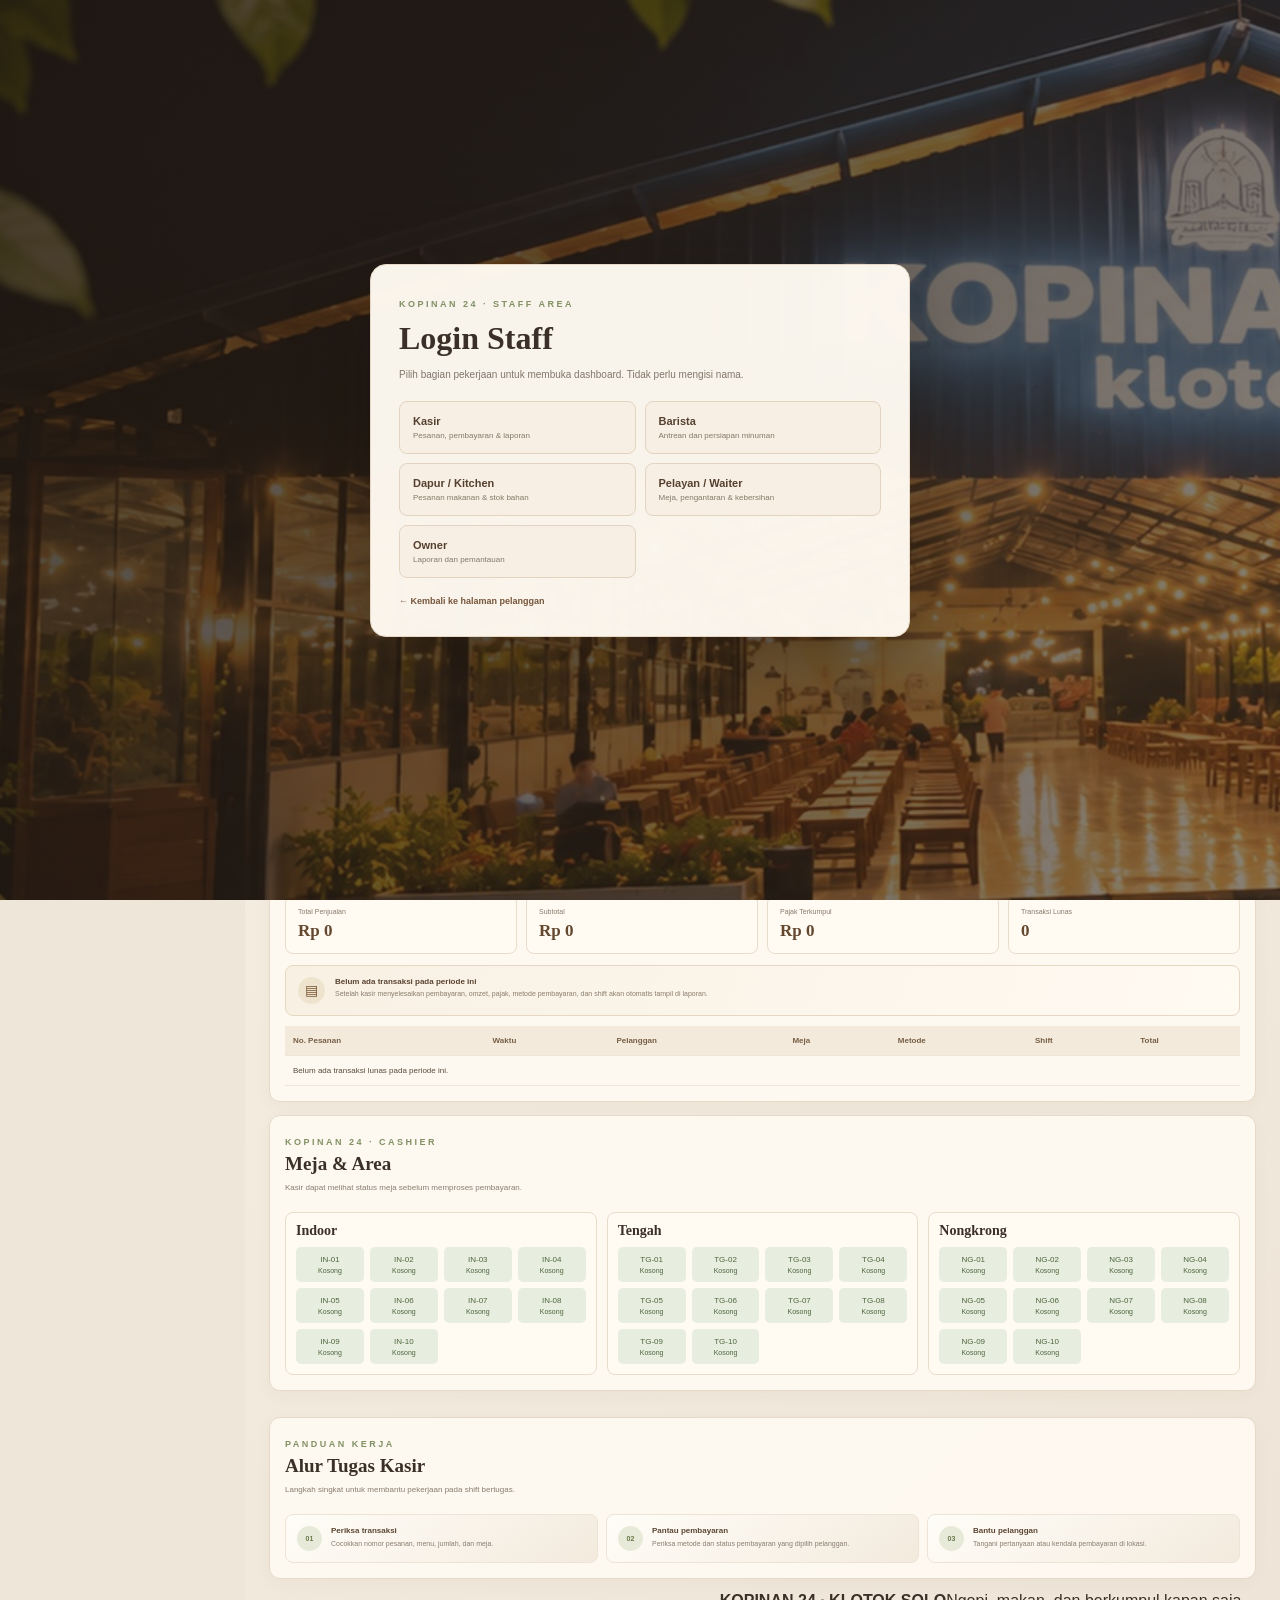
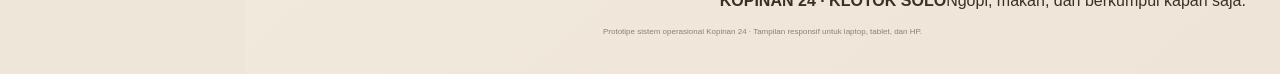
==== commit 0bdf3367: "Update staff.html" ====
--- a/staff.html
+++ b/staff.html
@@ -1,342 +1,86 @@
-
 <!DOCTYPE html>
 <html lang="id">
 <head>
 <meta charset="UTF-8">
 <meta name="viewport" content="width=device-width, initial-scale=1">
 <meta name="theme-color" content="#f7efe3">
-
 <title>Staff Dashboard | Kopinan 24</title>
-
 <link rel="preconnect" href="https://fonts.googleapis.com">
 <link href="https://fonts.googleapis.com/css2?family=DM+Sans:wght@400;500;600;700;800&family=Playfair+Display:wght@600;700&display=swap" rel="stylesheet">
-
 <link rel="stylesheet" href="css/style.css">
 </head>
-
 <body class="staff-body">
-
-<!-- LOGIN PILIHAN STAFF -->
 <div class="role-gate" id="roleGate">
   <div class="role-gate-card">
-
     <span class="eyebrow">KOPINAN 24 · STAFF AREA</span>
-
     <h1>Login Staff</h1>
-
-    <p>
-      Pilih bagian pekerjaan untuk membuka dashboard.
-      Tidak perlu mengisi nama.
-    </p>
-
+    <p>Pilih bagian pekerjaan untuk membuka dashboard. Tidak perlu mengisi nama.</p>
     <div class="role-gate-grid">
-
-      <button type="button" data-enter-role="cashier">
-        <b>Kasir</b>
-        <small>Pesanan, pembayaran & laporan</small>
-      </button>
-
-      <button type="button" data-enter-role="barista">
-        <b>Barista</b>
-        <small>Antrean dan persiapan minuman</small>
-      </button>
-
-      <button type="button" data-enter-role="kitchen">
-        <b>Dapur / Kitchen</b>
-        <small>Pesanan makanan & stok bahan</small>
-      </button>
-
-      <button type="button" data-enter-role="waiter">
-        <b>Pelayan / Waiter</b>
-        <small>Meja, pengantaran & kebersihan</small>
-      </button>
-
-      <button type="button" data-enter-role="owner">
-        <b>Owner</b>
-        <small>Laporan dan pemantauan</small>
-      </button>
-
+      <button data-enter-role="cashier"><b>Kasir</b><small>Pesanan, pembayaran & laporan</small></button>
+      <button data-enter-role="barista"><b>Barista</b><small>Antrean dan persiapan minuman</small></button>
+      <button data-enter-role="kitchen"><b>Dapur / Kitchen</b><small>Pesanan makanan & stok bahan</small></button>
+      <button data-enter-role="waiter"><b>Pelayan / Waiter</b><small>Meja, pengantaran & kebersihan</small></button>
+      <button data-enter-role="owner"><b>Owner</b><small>Laporan dan pemantauan</small></button>
     </div>
-
-    <a href="index.html" class="role-gate-back">
-      ← Kembali ke halaman pelanggan
-    </a>
-
+    <a href="index.html" class="role-gate-back">← Kembali ke halaman pelanggan</a>
   </div>
 </div>
-
-<!-- SCRIPT LOGIN STAFF -->
 <script>
-(function() {
-
+(function(){
   const hasRole = new URLSearchParams(location.search).has("role");
   const gate = document.getElementById("roleGate");
-
-  if (hasRole) {
-    gate.classList.add("hidden");
-  }
-
-  document.querySelectorAll("[data-enter-role]").forEach(button => {
-
-    button.addEventListener("click", () => {
-
-      location.href =
-        "staff.html?role=" +
-        encodeURIComponent(button.dataset.enterRole);
-
+  if(hasRole) gate.classList.add("hidden");
+  document.querySelectorAll("[data-enter-role]").forEach(button=>{
+    button.addEventListener("click",()=>{
+      location.href="staff.html?role="+encodeURIComponent(button.dataset.enterRole);
     });
-
   });
-
 })();
 </script>
 
-
-<!-- BACKDROP MENU MOBILE -->
-<div
-  class="staff-mobile-scrim"
-  id="staffMobileScrim">
-</div>
-
-
-<!-- SIDEBAR STAFF -->
+<div class="staff-mobile-scrim" id="staffMobileScrim"></div>
 <aside class="staff-sidebar" id="staffSidebar">
-
-  <a class="staff-wordmark" href="index.html">
-    KOPINAN 24
-    <small>KLOTOK SOLO</small>
-  </a>
-
+  <a class="staff-wordmark" href="index.html">KOPINAN 24<small>KLOTOK SOLO</small></a>
   <div class="staff-divider"></div>
-
-  <div class="staff-identity">
-
-    <div class="identity-avatar" id="roleAvatar">
-      K
-    </div>
-
-    <div>
-      <b id="staffRoleName">Tim Staff</b>
-      <small>
-        <i></i> Dashboard Aktif
-      </small>
-    </div>
-
-  </div>
-
+  <div class="staff-identity"><div class="identity-avatar" id="roleAvatar">K</div><div><b id="staffRoleName">Tim Staff</b><small><i></i> Dashboard Aktif</small></div></div>
   <nav class="staff-nav" id="staffNav"></nav>
-
-  <div class="staff-sidebar-photo">
-    <span>
-      GOOD COFFEE<br>
-      GOOD COMPANY
-    </span>
-  </div>
-
+  <div class="staff-sidebar-photo"><span>GOOD COFFEE<br>GOOD COMPANY</span></div>
 </aside>
 
-
-<!-- DASHBOARD UTAMA -->
 <main class="staff-main">
-
   <header class="staff-topbar">
-
-    <!-- TOMBOL MENU MOBILE -->
-    <button
-      type="button"
-      class="staff-mobile-toggle"
-      id="staffMobileToggle"
-      aria-label="Buka menu navigasi">
-      ☰
-    </button>
-
-    <!-- JUDUL DASHBOARD -->
-    <div class="staff-page-title">
-
-      <span class="eyebrow">
-        KOPINAN 24 · OPERATIONS
-      </span>
-
-      <h1 id="staffPageTitle">
-        Dashboard
-      </h1>
-
-      <p id="staffPageSubtitle">
-        Kelola aktivitas harian.
-      </p>
-
+    <button class="staff-mobile-toggle" id="staffMobileToggle">☰</button>
+    <div class="staff-page-title"><span class="eyebrow">KOPINAN 24 · OPERATIONS</span><h1 id="staffPageTitle">Dashboard</h1><p id="staffPageSubtitle">Kelola aktivitas harian.</p></div>
+    <div class="staff-top-actions">
+      <label class="staff-shift" id="staffShiftControl">Shift Aktif
+        <select id="activeShift"><option value="1">Shift 1 · Pagi (07.00–15.00)</option><option value="2">Shift 2 · Sore (15.00–23.00)</option><option value="3">Shift 3 · Malam (23.00–07.00)</option></select>
+      </label>
+      <button id="staffRefresh" class="icon-button" title="Refresh">↻</button>
+      <a href="index.html" class="logout-button back-customer-link">← Kembali ke Pelanggan</a>
     </div>
-
-
-    <!-- KONTROL DASHBOARD -->
-    <div class="staff-top-actions">
-
-      <!-- SHIFT DAN REFRESH -->
-      <div class="staff-utility-row">
-
-        <label class="staff-shift" id="staffShiftControl">
-
-          Shift Aktif
-
-          <select id="activeShift">
-
-            <option value="1">
-              Shift 1 · Pagi (07.00–15.00)
-            </option>
-
-            <option value="2">
-              Shift 2 · Sore (15.00–23.00)
-            </option>
-
-            <option value="3">
-              Shift 3 · Malam (23.00–07.00)
-            </option>
-
-          </select>
-
-        </label>
-
-        <button
-          type="button"
-          id="staffRefresh"
-          class="icon-button"
-          title="Refresh"
-          aria-label="Perbarui dashboard">
-          ↻
-        </button>
-
-      </div>
-
-
-      <!-- KEMBALI KE PELANGGAN -->
-      <a
-        href="index.html"
-        class="logout-button back-customer-link">
-        ← Kembali ke Pelanggan
-      </a>
-
-    </div>
-
   </header>
 
+  <div class="staff-content">
+    <div class="staff-welcome-banner"><div><span class="eyebrow light">KLOTOK · SOLO</span><h2 id="welcomeHeading">Selamat Bekerja!</h2><p>Kelola pelayanan dengan rapi, cepat, dan ramah.</p></div><div class="banner-coffee-mark">K24</div></div>
 
-  <!-- KONTEN DASHBOARD -->
-  <div class="staff-content">
+    <section class="staff-stats" id="staffStats"></section>
+    <section class="staff-workspace" id="staffWorkspace"></section>
 
-    <!-- BANNER -->
-    <div class="staff-welcome-banner">
-
-      <div>
-
-        <span class="eyebrow light">
-          KLOTOK · SOLO
-        </span>
-
-        <h2 id="welcomeHeading">
-          Selamat Bekerja!
-        </h2>
-
-        <p>
-          Kelola pelayanan dengan rapi, cepat, dan ramah.
-        </p>
-
-      </div>
-
-      <div class="banner-coffee-mark">
-        K24
-      </div>
-
-    </div>
-
-
-    <!-- STATISTIK -->
-    <section
-      class="staff-stats"
-      id="staffStats">
+    <section class="staff-bottom-gallery">
+      <div class="gallery-photo"></div>
+      <div class="gallery-caption"><b>KOPINAN 24 · KLOTOK SOLO</b><span>Ngopi, makan, dan berkumpul kapan saja.</span></div>
     </section>
-
-
-    <!-- AREA DASHBOARD DINAMIS -->
-    <section
-      class="staff-workspace"
-      id="staffWorkspace">
-    </section>
-
-
-    <!-- GALERI -->
-    <section class="staff-bottom-gallery">
-
-      <div class="gallery-photo"></div>
-
-      <div class="gallery-caption">
-
-        <b>KOPINAN 24 · KLOTOK SOLO</b>
-
-        <span>
-          Ngopi, makan, dan berkumpul kapan saja.
-        </span>
-
-      </div>
-
-    </section>
-
-
-    <!-- FOOTER -->
-    <p class="staff-footnote">
-      Prototipe sistem operasional Kopinan 24 ·
-      Tampilan responsif untuk laptop, tablet, dan HP.
-    </p>
-
+    <p class="staff-footnote">Prototipe sistem operasional Kopinan 24 · Tampilan responsif untuk laptop, tablet, dan HP.</p>
   </div>
-
 </main>
 
-
-<!-- MODAL -->
-<div
-  class="modal-backdrop"
-  id="staffModalBackdrop">
-
-  <div class="staff-modal">
-
-    <div class="modal-heading">
-
-      <div>
-
-        <span class="eyebrow">
-          KOPINAN 24
-        </span>
-
-        <h2 id="staffModalTitle">
-          Form
-        </h2>
-
-      </div>
-
-      <button
-        type="button"
-        id="staffModalClose"
-        aria-label="Tutup">
-        ×
-      </button>
-
-    </div>
-
-    <div id="staffModalBody"></div>
-
-  </div>
-
+<!-- Generic Modal -->
+<div class="modal-backdrop" id="staffModalBackdrop">
+  <div class="staff-modal"><div class="modal-heading"><div><span class="eyebrow">KOPINAN 24</span><h2 id="staffModalTitle">Form</h2></div><button id="staffModalClose">×</button></div><div id="staffModalBody"></div></div>
 </div>
-
-
-<!-- TOAST NOTIFICATION -->
 <div class="toast" id="toast"></div>
-
-
-<!-- FILE JAVASCRIPT -->
 <script src="js/data.js"></script>
 <script src="js/common.js"></script>
 <script src="js/staff.js"></script>
-
 </body>
 </html>
--- a/css/style.css
+++ b/css/style.css
@@ -94,3 +94,121 @@
 .empty-customer-state{grid-column:1/-1;background:#fffaf2;border:1px dashed #cdbda7;border-radius:9px;padding:27px;text-align:center;color:#897e70;font-size:9px}
 .account-layout{display:grid;grid-template-columns:1fr .9fr;gap:15px;max-width:950px}
 .account-form,.account-summary{background:#fffaf2;border:1px solid #e4d7c5;border-radius:12px;padding:22px;box-shadow:0 8px 22px #50391d0a}
+.account-form h3{font:600 20px "Playfair Display",serif;margin:0 0 14px}
+.account-form label{display:block;font-size:9px;font-weight:700;color:#6d5947;margin:11px 0}
+.account-form input{display:block;width:100%;margin-top:6px;padding:11px;border:1px solid #ded1bf;border-radius:6px;background:#fffdf9;font-size:10px}
+.account-form .btn{margin-top:9px}
+.account-form>small{display:block;color:#8b8073;font-size:8px;line-height:1.6;margin-top:10px}
+.account-summary{background:linear-gradient(145deg,#fffaf2,#eee3d2);text-align:center;display:flex;flex-direction:column;align-items:center;justify-content:center}
+.account-avatar{width:66px;height:66px;border-radius:50%;display:grid;place-items:center;background:var(--brown);color:white;font:600 26px "Playfair Display",serif;margin-bottom:14px}
+.account-summary h3{font:600 22px "Playfair Display",serif;margin:8px 0}
+.account-summary p{font-size:9px;color:#867b6e;line-height:1.6;overflow-wrap:anywhere}
+.account-stats{display:flex;gap:34px;margin:16px 0}
+.account-stats div{display:grid;gap:4px}.account-stats b{font:600 22px "Playfair Display",serif;color:var(--brown)}.account-stats small{font-size:8px;color:#867b6e}
+@media(max-width:760px){
+ .event-cards-grid{grid-template-columns:1fr}
+ .event-section .event-card{min-height:175px}
+ .customer-orders-section,.customer-account-section{padding:48px 5%}
+ .customer-order-list{grid-template-columns:1fr}
+ .account-layout{grid-template-columns:1fr}
+ .customer-orders-toolbar{align-items:flex-start;flex-direction:column}
+}
+
+
+/* ROLE-SPECIFIC STAFF NAV + OWNER BUSINESS OVERVIEW */
+.back-customer-link{display:inline-flex;align-items:center;justify-content:center;text-decoration:none;white-space:nowrap}
+.owner-ranking{display:grid;gap:8px}
+.owner-rank-row,.owner-recent-row{display:flex;align-items:center;gap:9px;padding:9px;border-bottom:1px solid #eee5d9;font-size:8px}
+.owner-rank-row strong{margin-left:auto;color:var(--olive)}
+.rank-number{width:22px;height:22px;border-radius:50%;display:grid;place-items:center;background:#eee5d5;color:#63482f;font-weight:800}
+.owner-recent-list{display:grid;gap:2px}
+.owner-recent-row{justify-content:space-between}
+.owner-recent-row small{display:block;color:#8b8074;font-size:7px;margin-top:4px}
+.owner-recent-row strong{white-space:nowrap;color:#5d432e}
+@media(max-width:760px){.back-customer-link{font-size:8px;padding:8px 9px}.staff-top-actions{gap:5px}}
+
+/* Event section expanded to full-width event cards */
+.event-section{display:block;padding-top:12px}
+.event-heading{margin-bottom:18px}
+
+/* Dashboard feels active even before real orders arrive */
+.preview-notice{display:flex;align-items:flex-start;gap:10px;padding:11px 12px;margin:2px 0 11px;border:1px solid #e5d7c2;border-radius:8px;background:linear-gradient(110deg,#f8f0e3,#fffaf2)}
+.preview-notice>span{display:grid;place-items:center;flex:0 0 27px;height:27px;border-radius:50%;background:#eee4ce;color:#795735;font-size:14px}
+.preview-notice b{display:block;font-size:8px;color:#57412e}
+.preview-notice small{display:block;font-size:7px;line-height:1.55;color:#8b7e6e;margin-top:3px}
+.preview-label{display:inline-block;margin-bottom:7px;padding:4px 7px;border-radius:15px;background:#f1e4cc;color:#86662e;font-size:6px;font-weight:800;letter-spacing:1px}
+.demo-order-list{gap:8px}
+.demo-order-card{background:linear-gradient(110deg,#fffdf8,#f4ecdf);border-style:dashed}
+.demo-order-card .order-actions{align-items:flex-end;justify-content:center}
+.demo-stamp{display:inline-block;padding:6px 8px;border-radius:15px;background:#efe6d7;color:#826b4e;font-size:6px;font-weight:800;letter-spacing:1px}
+.preview-explainer{padding:4px 0}
+.preview-explainer>b{display:block;font:600 14px "Playfair Display",serif;color:#533c2b;margin-bottom:4px}
+.preview-explainer>p{font-size:8px;line-height:1.65;color:#82776a}
+.preview-menu-strip{display:grid;grid-template-columns:repeat(3,1fr);gap:7px;margin-top:10px}
+.preview-menu-strip img{width:100%;height:60px;object-fit:cover;border-radius:6px}
+.preview-menu-strip small{display:block;font-size:6px;line-height:1.35;margin-top:4px;color:#766452}
+.preview-steps{display:grid;gap:8px}
+.preview-steps>div{display:flex;align-items:center;gap:9px;padding:9px;border-radius:7px;background:#f5eddf;color:#62513e;font-size:8px}
+.preview-steps b{display:grid;place-items:center;width:23px;height:23px;border-radius:50%;background:#e5e8d7;color:#647447;font-size:8px}
+.preview-footnote,.report-period-note{font-size:7px;color:#8a7e70;line-height:1.6;margin-top:9px}
+.dashboard-guide{margin-top:13px}
+.guide-steps{display:grid;grid-template-columns:repeat(3,1fr);gap:8px}
+.guide-steps article{display:flex;gap:9px;align-items:flex-start;padding:11px;border:1px solid #eee3d5;border-radius:8px;background:linear-gradient(145deg,#fffdf8,#f3eadd)}
+.guide-steps article>span{display:grid;place-items:center;flex:0 0 25px;height:25px;background:#e7ead9;color:#69794a;border-radius:50%;font-size:7px;font-weight:800}
+.guide-steps b{display:block;font-size:8px;color:#5b4532}
+.guide-steps small{display:block;color:#8a7e70;font-size:7px;line-height:1.5;margin-top:4px}
+.owner-focus-grid{display:grid;grid-template-columns:repeat(4,1fr);gap:8px}
+.owner-focus-grid>div{padding:12px;border-radius:8px;background:#f5eddf;border:1px solid #eadfce}
+.owner-focus-grid b{display:block;font-size:8px;color:#5c4631}
+.owner-focus-grid small{display:block;font-size:7px;color:#887c6c;line-height:1.5;margin-top:5px}
+.report-no-data{margin:10px 0}
+@media(max-width:760px){
+ .guide-steps{grid-template-columns:1fr}
+ .owner-focus-grid{grid-template-columns:repeat(2,1fr)}
+ .preview-menu-strip img{height:70px}
+}
+
+
+/* Pilihan metode pembayaran dari sisi pelanggan */
+.customer-payment-picker{margin-top:12px;padding:11px;background:#f5eddf;border:1px solid #e3d6c3;border-radius:10px}
+.customer-payment-heading b{display:block;font-size:11px;color:#392b20}
+.customer-payment-heading small,.customer-payment-note{display:block;font-size:8px;color:#887d70;line-height:1.5;margin-top:4px}
+.customer-payment-options{display:grid;grid-template-columns:repeat(2,minmax(0,1fr));gap:7px;margin-top:9px}
+.customer-payment-option{display:block!important;margin:0!important;cursor:pointer}
+.customer-payment-option input{position:absolute;opacity:0;width:1px;height:1px;pointer-events:none}
+.customer-payment-option span{min-height:39px;display:flex;align-items:center;gap:7px;padding:8px 10px;border:1px solid #ded1bd;border-radius:7px;background:#fffaf3;color:#584637;transition:.18s}
+.customer-payment-option i{font-style:normal;font-size:14px}
+.customer-payment-option b{font-size:9px}
+.customer-payment-option input:checked+span{border-color:#667346;background:#eef0e4;box-shadow:inset 0 0 0 1px #667346;color:#3e4b2b}
+.customer-payment-option input:focus-visible+span{outline:2px solid #667346;outline-offset:2px}
+@media(max-width:480px){.cart-drawer{padding:16px}.customer-payment-options{gap:6px}.customer-payment-option span{padding:8px;min-height:37px}}
+
+/* Owner does not have an assigned staff shift selector. */
+.staff-shift[hidden]{display:none!important}
+
+/* Mobile hero: show the full cafe facade across the top, then fade to a dark text area. */
+@media(max-width:760px){
+  .hero{height:520px;min-height:520px;max-height:520px;align-items:flex-end;padding:0 7% 48px;background:#29271f}
+  .hero::before{inset:0;background:url("../assets/kopinan24-hero-full.jpg") center top/100% auto no-repeat;filter:none;transform:none}
+  .hero::after{background:linear-gradient(180deg,rgba(25,19,13,.03) 0%,rgba(25,19,13,.16) 34%,rgba(25,19,13,.94) 78%,#29271f 100%)}
+  .hero-content{max-width:100%}
+  .hero-label{display:none}
+}
+
+
+/* Checkout drawer: payment actions stay visible while details can scroll. */
+.cart-drawer{overflow:hidden}
+.drawer-items{min-height:64px;flex:1 1 auto}
+.drawer-footer{display:flex;flex:0 1 auto;flex-direction:column;min-height:0;max-height:72dvh;overflow:hidden;padding-bottom:env(safe-area-inset-bottom,0px)}
+.drawer-footer-scroll{min-height:0;overflow-y:auto;overscroll-behavior:contain;padding:0 2px 8px 0}
+.drawer-footer-scroll::-webkit-scrollbar{width:5px}
+.drawer-footer-scroll::-webkit-scrollbar-thumb{background:#c8bba7;border-radius:10px}
+.submit-order{display:block;position:relative;flex:0 0 auto;min-height:48px;width:100%;padding:13px 15px;margin:8px 0 0;border-radius:8px;background:#5a3828;color:#fff;font-size:14px;font-weight:800;letter-spacing:.2px;cursor:pointer;box-shadow:0 5px 14px rgba(44,29,18,.18)}
+.submit-order:hover{background:#704832}
+.submit-order:active{transform:translateY(1px)}
+.demo-note{flex:0 0 auto;margin:5px 2px 0;text-align:center}
+.customer-payment-options{grid-template-columns:repeat(3,minmax(0,1fr))}
+.customer-payment-option span{justify-content:center;min-height:46px;gap:6px;padding:8px 5px}
+.customer-payment-option b{font-size:11px}
+.customer-payment-option i{font-size:16px}
+@media(max-width:480px){.drawer-footer{max-height:76dvh}.customer-payment-options{grid-template-columns:repeat(3,minmax(0,1fr));gap:5px}.customer-payment-option span{padding:8px 3px;min-height:44px}.submit-order{min-height:50px;font-size:14px}}
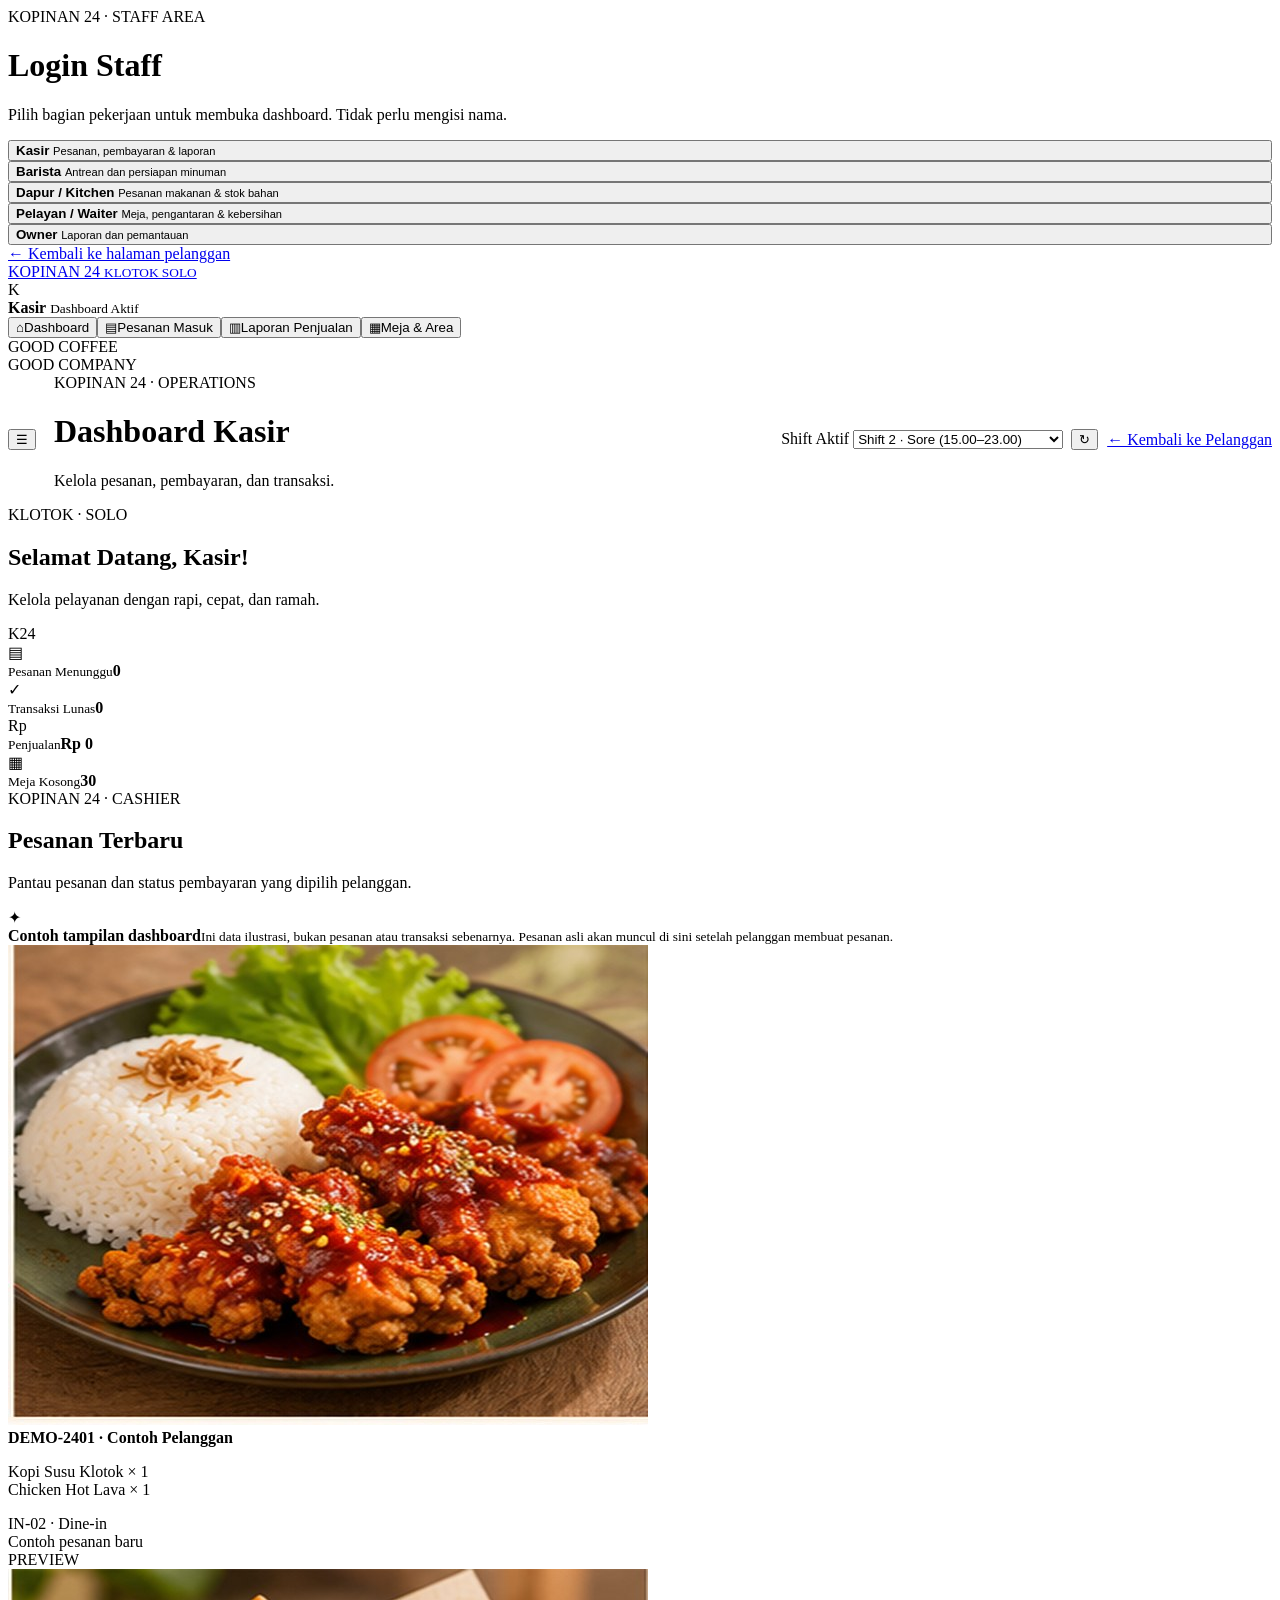
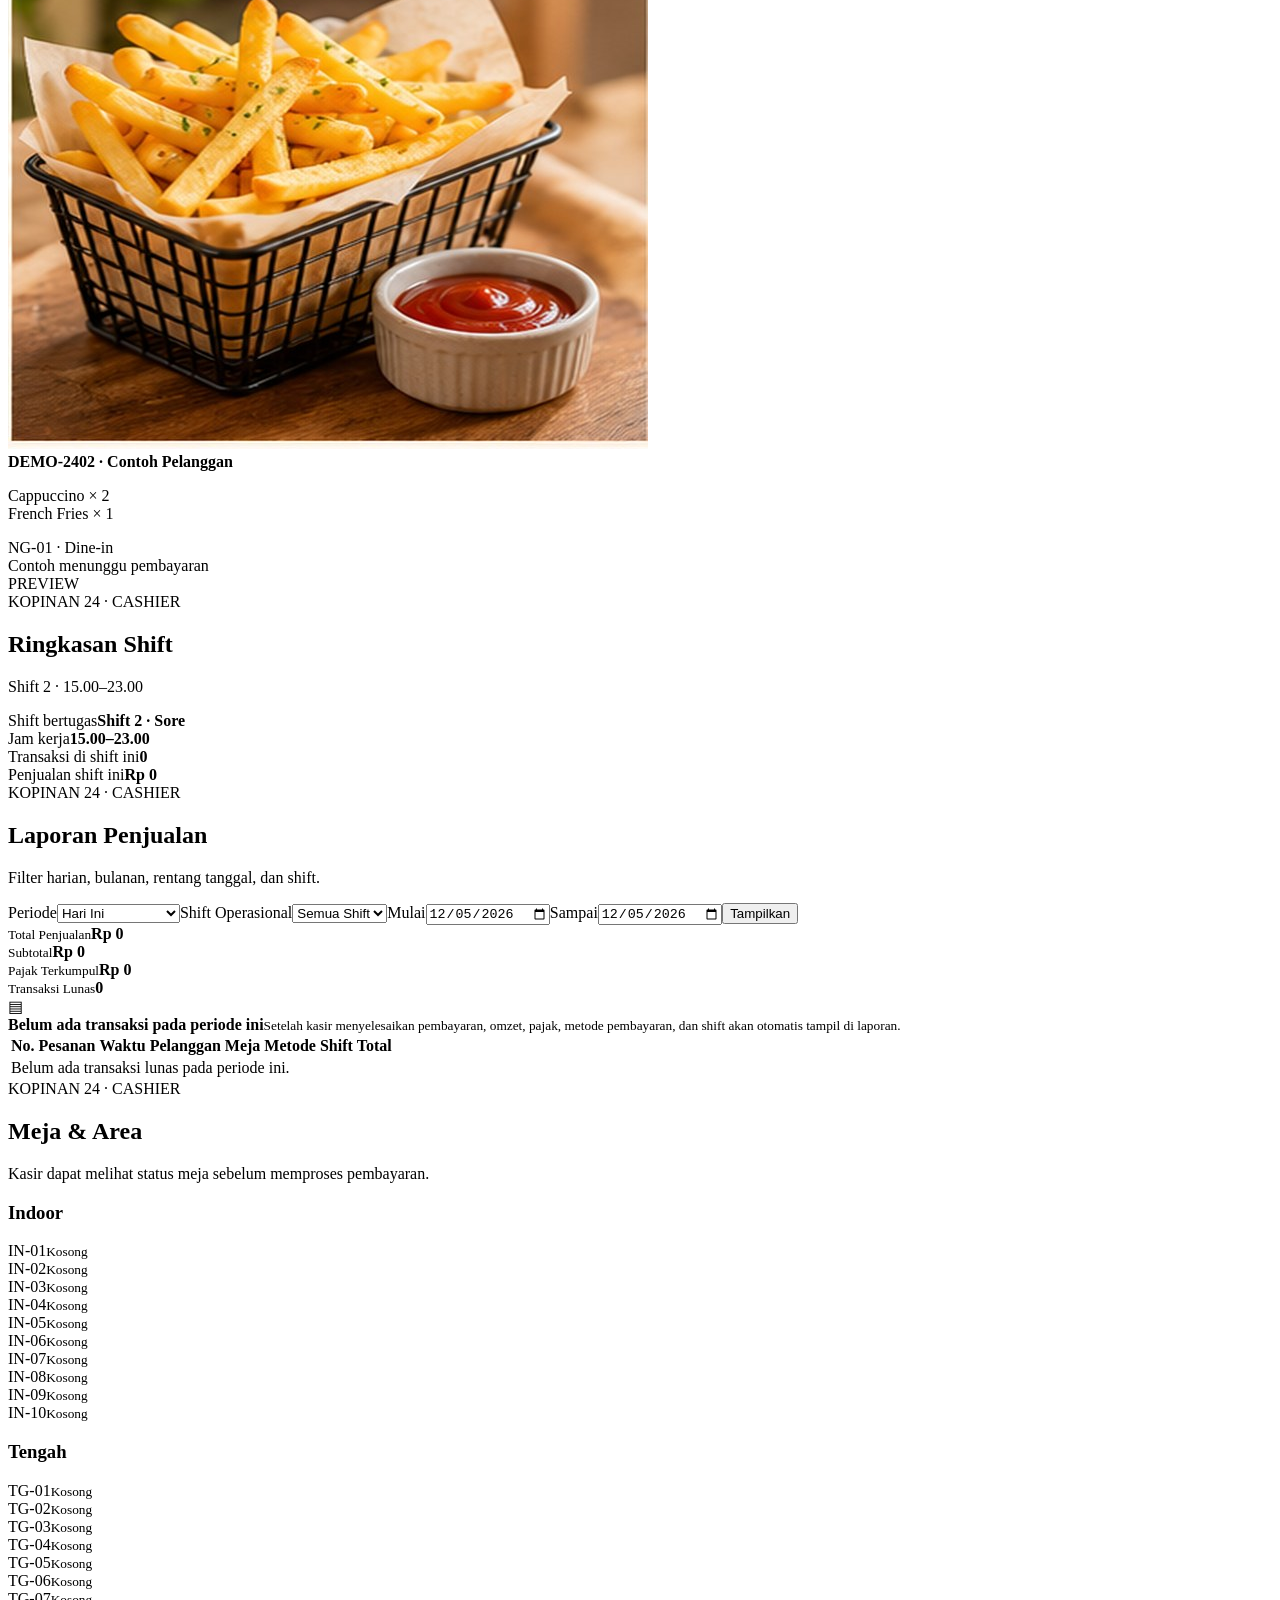
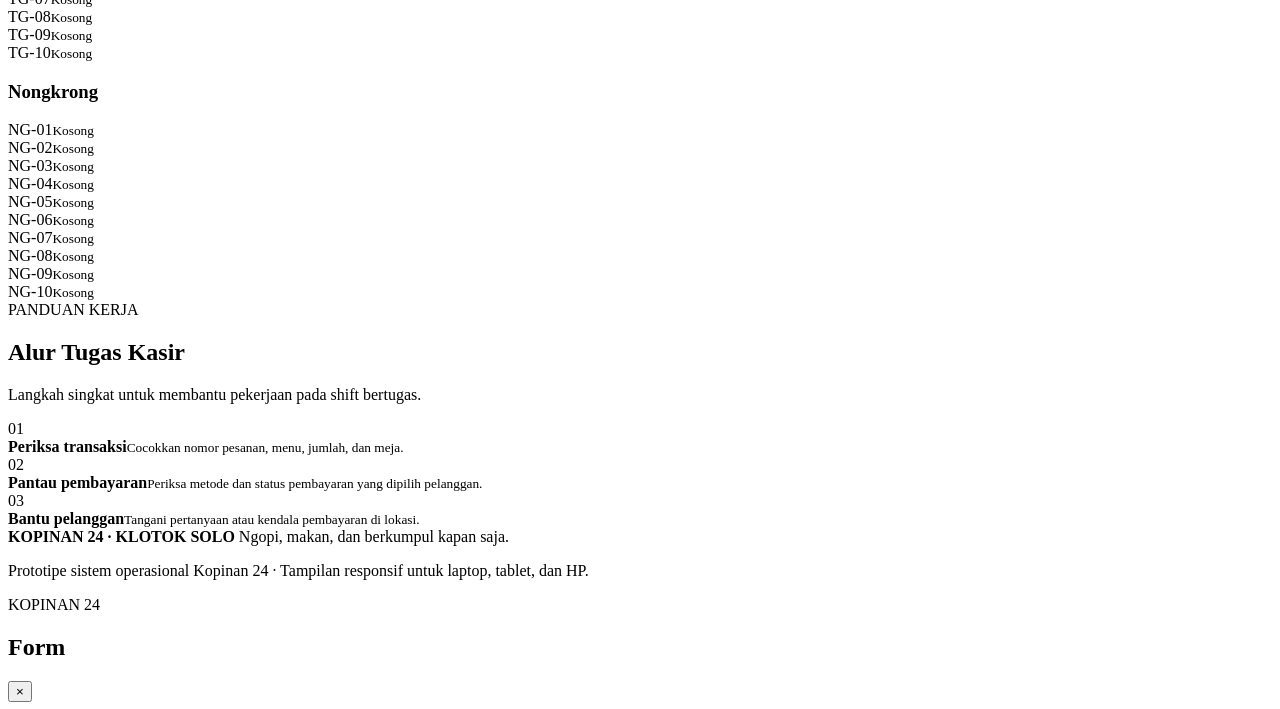
==== commit 407915ab: "Update staff.html" ====
--- a/staff.html
+++ b/staff.html
@@ -4,83 +4,332 @@
 <meta charset="UTF-8">
 <meta name="viewport" content="width=device-width, initial-scale=1">
 <meta name="theme-color" content="#f7efe3">
+
 <title>Staff Dashboard | Kopinan 24</title>
+
 <link rel="preconnect" href="https://fonts.googleapis.com">
+
 <link href="https://fonts.googleapis.com/css2?family=DM+Sans:wght@400;500;600;700;800&family=Playfair+Display:wght@600;700&display=swap" rel="stylesheet">
+
 <link rel="stylesheet" href="css/style.css">
 </head>
+
 <body class="staff-body">
+
+<!-- LOGIN PILIHAN STAFF -->
 <div class="role-gate" id="roleGate">
   <div class="role-gate-card">
+
     <span class="eyebrow">KOPINAN 24 · STAFF AREA</span>
+
     <h1>Login Staff</h1>
-    <p>Pilih bagian pekerjaan untuk membuka dashboard. Tidak perlu mengisi nama.</p>
+
+    <p>
+      Pilih bagian pekerjaan untuk membuka dashboard.
+      Tidak perlu mengisi nama.
+    </p>
+
     <div class="role-gate-grid">
-      <button data-enter-role="cashier"><b>Kasir</b><small>Pesanan, pembayaran & laporan</small></button>
-      <button data-enter-role="barista"><b>Barista</b><small>Antrean dan persiapan minuman</small></button>
-      <button data-enter-role="kitchen"><b>Dapur / Kitchen</b><small>Pesanan makanan & stok bahan</small></button>
-      <button data-enter-role="waiter"><b>Pelayan / Waiter</b><small>Meja, pengantaran & kebersihan</small></button>
-      <button data-enter-role="owner"><b>Owner</b><small>Laporan dan pemantauan</small></button>
-    </div>
-    <a href="index.html" class="role-gate-back">← Kembali ke halaman pelanggan</a>
+
+      <button data-enter-role="cashier">
+        <b>Kasir</b>
+        <small>Pesanan, pembayaran & laporan</small>
+      </button>
+
+      <button data-enter-role="barista">
+        <b>Barista</b>
+        <small>Antrean dan persiapan minuman</small>
+      </button>
+
+      <button data-enter-role="kitchen">
+        <b>Dapur / Kitchen</b>
+        <small>Pesanan makanan & stok bahan</small>
+      </button>
+
+      <button data-enter-role="waiter">
+        <b>Pelayan / Waiter</b>
+        <small>Meja, pengantaran & kebersihan</small>
+      </button>
+
+      <button data-enter-role="owner">
+        <b>Owner</b>
+        <small>Laporan dan pemantauan</small>
+      </button>
+
+    </div>
+
+    <a href="index.html" class="role-gate-back">
+      ← Kembali ke halaman pelanggan
+    </a>
+
   </div>
 </div>
+
 <script>
 (function(){
+
   const hasRole = new URLSearchParams(location.search).has("role");
   const gate = document.getElementById("roleGate");
-  if(hasRole) gate.classList.add("hidden");
-  document.querySelectorAll("[data-enter-role]").forEach(button=>{
-    button.addEventListener("click",()=>{
-      location.href="staff.html?role="+encodeURIComponent(button.dataset.enterRole);
+
+  if (hasRole) {
+    gate.classList.add("hidden");
+  }
+
+  document.querySelectorAll("[data-enter-role]").forEach(button => {
+
+    button.addEventListener("click", () => {
+
+      location.href =
+        "staff.html?role=" +
+        encodeURIComponent(button.dataset.enterRole);
+
     });
+
   });
+
 })();
 </script>
 
+
+<!-- OVERLAY MENU MOBILE -->
 <div class="staff-mobile-scrim" id="staffMobileScrim"></div>
+
+
+<!-- SIDEBAR STAFF -->
 <aside class="staff-sidebar" id="staffSidebar">
-  <a class="staff-wordmark" href="index.html">KOPINAN 24<small>KLOTOK SOLO</small></a>
+
+  <a class="staff-wordmark" href="index.html">
+    KOPINAN 24
+    <small>KLOTOK SOLO</small>
+  </a>
+
   <div class="staff-divider"></div>
-  <div class="staff-identity"><div class="identity-avatar" id="roleAvatar">K</div><div><b id="staffRoleName">Tim Staff</b><small><i></i> Dashboard Aktif</small></div></div>
+
+  <div class="staff-identity">
+
+    <div class="identity-avatar" id="roleAvatar">K</div>
+
+    <div>
+      <b id="staffRoleName">Tim Staff</b>
+
+      <small>
+        <i></i> Dashboard Aktif
+      </small>
+    </div>
+
+  </div>
+
   <nav class="staff-nav" id="staffNav"></nav>
-  <div class="staff-sidebar-photo"><span>GOOD COFFEE<br>GOOD COMPANY</span></div>
+
+  <div class="staff-sidebar-photo">
+    <span>
+      GOOD COFFEE<br>
+      GOOD COMPANY
+    </span>
+  </div>
+
 </aside>
 
+
+<!-- KONTEN UTAMA -->
 <main class="staff-main">
+
+  <!-- HEADER DASHBOARD -->
   <header class="staff-topbar">
-    <button class="staff-mobile-toggle" id="staffMobileToggle">☰</button>
-    <div class="staff-page-title"><span class="eyebrow">KOPINAN 24 · OPERATIONS</span><h1 id="staffPageTitle">Dashboard</h1><p id="staffPageSubtitle">Kelola aktivitas harian.</p></div>
+
+    <button
+      class="staff-mobile-toggle"
+      id="staffMobileToggle"
+      aria-label="Buka menu">
+      ☰
+    </button>
+
+
+    <!-- JUDUL HALAMAN -->
+    <div class="staff-page-title">
+
+      <span class="eyebrow">
+        KOPINAN 24 · OPERATIONS
+      </span>
+
+      <h1 id="staffPageTitle">
+        Dashboard
+      </h1>
+
+      <p id="staffPageSubtitle">
+        Kelola aktivitas harian.
+      </p>
+
+    </div>
+
+
+    <!-- AKSI HEADER -->
     <div class="staff-top-actions">
-      <label class="staff-shift" id="staffShiftControl">Shift Aktif
-        <select id="activeShift"><option value="1">Shift 1 · Pagi (07.00–15.00)</option><option value="2">Shift 2 · Sore (15.00–23.00)</option><option value="3">Shift 3 · Malam (23.00–07.00)</option></select>
-      </label>
-      <button id="staffRefresh" class="icon-button" title="Refresh">↻</button>
-      <a href="index.html" class="logout-button back-customer-link">← Kembali ke Pelanggan</a>
-    </div>
+
+      <!-- SHIFT DAN REFRESH -->
+      <div class="staff-utility-row">
+
+        <label class="staff-shift" id="staffShiftControl">
+
+          Shift Aktif
+
+          <select id="activeShift">
+
+            <option value="1">
+              Shift 1 · Pagi (07.00–15.00)
+            </option>
+
+            <option value="2">
+              Shift 2 · Sore (15.00–23.00)
+            </option>
+
+            <option value="3">
+              Shift 3 · Malam (23.00–07.00)
+            </option>
+
+          </select>
+
+        </label>
+
+
+        <button
+          id="staffRefresh"
+          class="icon-button"
+          title="Refresh"
+          aria-label="Refresh">
+          ↻
+        </button>
+
+      </div>
+
+
+      <!-- KEMBALI KE PELANGGAN -->
+      <a
+        href="index.html"
+        class="logout-button back-customer-link">
+
+        ← Kembali ke Pelanggan
+
+      </a>
+
+    </div>
+
   </header>
 
+
+  <!-- ISI DASHBOARD -->
   <div class="staff-content">
-    <div class="staff-welcome-banner"><div><span class="eyebrow light">KLOTOK · SOLO</span><h2 id="welcomeHeading">Selamat Bekerja!</h2><p>Kelola pelayanan dengan rapi, cepat, dan ramah.</p></div><div class="banner-coffee-mark">K24</div></div>
-
-    <section class="staff-stats" id="staffStats"></section>
-    <section class="staff-workspace" id="staffWorkspace"></section>
-
+
+
+    <!-- BANNER SELAMAT DATANG -->
+    <div class="staff-welcome-banner">
+
+      <div>
+
+        <span class="eyebrow light">
+          KLOTOK · SOLO
+        </span>
+
+        <h2 id="welcomeHeading">
+          Selamat Bekerja!
+        </h2>
+
+        <p>
+          Kelola pelayanan dengan rapi, cepat, dan ramah.
+        </p>
+
+      </div>
+
+      <div class="banner-coffee-mark">
+        K24
+      </div>
+
+    </div>
+
+
+    <!-- STATISTIK STAFF -->
+    <section
+      class="staff-stats"
+      id="staffStats">
+    </section>
+
+
+    <!-- AREA KERJA STAFF -->
+    <section
+      class="staff-workspace"
+      id="staffWorkspace">
+    </section>
+
+
+    <!-- GALERI -->
     <section class="staff-bottom-gallery">
+
       <div class="gallery-photo"></div>
-      <div class="gallery-caption"><b>KOPINAN 24 · KLOTOK SOLO</b><span>Ngopi, makan, dan berkumpul kapan saja.</span></div>
+
+      <div class="gallery-caption">
+
+        <b>KOPINAN 24 · KLOTOK SOLO</b>
+
+        <span>
+          Ngopi, makan, dan berkumpul kapan saja.
+        </span>
+
+      </div>
+
     </section>
-    <p class="staff-footnote">Prototipe sistem operasional Kopinan 24 · Tampilan responsif untuk laptop, tablet, dan HP.</p>
-  </div>
+
+
+    <!-- FOOTER -->
+    <p class="staff-footnote">
+      Prototipe sistem operasional Kopinan 24 ·
+      Tampilan responsif untuk laptop, tablet, dan HP.
+    </p>
+
+  </div>
+
 </main>
 
-<!-- Generic Modal -->
+
+<!-- MODAL -->
 <div class="modal-backdrop" id="staffModalBackdrop">
-  <div class="staff-modal"><div class="modal-heading"><div><span class="eyebrow">KOPINAN 24</span><h2 id="staffModalTitle">Form</h2></div><button id="staffModalClose">×</button></div><div id="staffModalBody"></div></div>
+
+  <div class="staff-modal">
+
+    <div class="modal-heading">
+
+      <div>
+
+        <span class="eyebrow">
+          KOPINAN 24
+        </span>
+
+        <h2 id="staffModalTitle">
+          Form
+        </h2>
+
+      </div>
+
+      <button id="staffModalClose">
+        ×
+      </button>
+
+    </div>
+
+    <div id="staffModalBody"></div>
+
+  </div>
+
 </div>
+
+
+<!-- NOTIFIKASI -->
 <div class="toast" id="toast"></div>
+
+
+<!-- JAVASCRIPT -->
 <script src="js/data.js"></script>
 <script src="js/common.js"></script>
 <script src="js/staff.js"></script>
+
 </body>
 </html>
--- a/css/style.css
+++ b/css/style.css
@@ -1,214 +1,116 @@
-*{box-sizing:border-box}
-:root{--cream:#f7efe3;--paper:#fffaf2;--brown:#593a29;--brown2:#95613b;--olive:#788253;--dark:#302820;--text:#3b3027;--muted:#887d6e;--line:#e4d7c5;--green:#6e8b50;--gold:#c69b4d;--blue:#6e8da0;--red:#b96f58}
-html{scroll-behavior:smooth;scroll-padding-top:82px}body{margin:0;background:var(--cream);color:var(--text);font-family:"DM Sans",sans-serif}button,input,select{font:inherit}button{cursor:pointer}a{color:inherit;text-decoration:none}
-.top-strip{height:25px;background:#302b21;color:#eee4d3;display:flex;align-items:center;justify-content:space-between;padding:0 5%;font-size:8px;letter-spacing:2px}
-.site-header{height:76px;padding:0 4.5%;display:flex;align-items:center;justify-content:space-between;gap:16px;background:rgba(255,250,242,.97);border-bottom:1px solid var(--line);position:sticky;top:0;z-index:25;backdrop-filter:blur(10px)}
-.wordmark{display:block;font:700 20px "Playfair Display",serif;color:var(--brown);white-space:nowrap;letter-spacing:.2px}.wordmark small{display:block;text-align:center;font:8px "DM Sans";letter-spacing:3px;color:#877965;margin-top:3px}
-.main-nav{display:flex;align-items:center;gap:21px}.main-nav a{font-size:10px;color:#4e4033}.main-nav a:hover{color:var(--olive)}.header-actions{display:flex;align-items:center;gap:8px}.header-actions button,.header-actions a{border:1px solid #dfd0ba;background:transparent;color:var(--brown);border-radius:25px;padding:10px 13px;font-size:10px}.header-actions .staff-link{background:var(--brown);border-color:var(--brown);color:white}.mobile-nav-toggle{display:none;background:none;border:0;color:var(--brown);font-size:24px}
-.hero{min-height:620px;height:clamp(620px,50vw,760px);max-height:760px;display:flex;align-items:center;padding:0 8%;color:white;position:relative;isolation:isolate;overflow:hidden;background:#29271f}
-.hero::before{content:"";position:absolute;inset:0;z-index:-2;background:url("../assets/kopinan24-hero-full.jpg") center 48%/cover no-repeat;filter:none;transform:none}
-.hero::after{content:"";position:absolute;inset:0;z-index:-1;pointer-events:none;background:linear-gradient(90deg,rgba(25,19,13,.70) 0%,rgba(25,19,13,.36) 46%,rgba(25,19,13,.08) 100%)}
-.hero-content{max-width:545px;position:relative;z-index:1}
-.hero-copy{max-width:545px;position:relative;z-index:1}.eyebrow{font-size:9px;letter-spacing:2.5px;font-weight:800;color:#829064}.hero .eyebrow{color:#e8c38b}.hero h1{font:700 clamp(48px,6vw,76px)/1.02 "Playfair Display",serif;margin:20px 0}.hero h1 em{color:#d9dcb6}.hero p{max-width:410px;font-size:12px;line-height:1.9;color:#f4ebdf}.hero-actions{display:flex;gap:10px;flex-wrap:wrap;margin-top:26px}.hero-label{position:absolute;bottom:19px;left:5%;font-size:8px;letter-spacing:2px;color:#e6d8c4}
-.btn{display:inline-flex;align-items:center;justify-content:center;gap:13px;padding:13px 19px;border:0;font-size:10px;font-weight:700;transition:.2s}.btn:hover{transform:translateY(-2px)}.btn-brown{background:var(--brown);color:white;border-radius:25px}.btn-outline{border:1px solid #eadfce;color:white;background:#ffffff18;border-radius:25px}.btn-cream{background:var(--cream);color:var(--brown);border-radius:25px}
-.quick-features{position:relative;z-index:2;margin:-23px 4.5% 0;padding:22px 25px;background:var(--paper);border:1px solid var(--line);border-radius:13px;box-shadow:0 10px 28px #4a351b0d;display:grid;grid-template-columns:repeat(4,1fr);gap:15px}.quick-feature{display:flex;align-items:center;gap:11px}.quick-feature>span{font-size:24px;color:var(--brown2)}.quick-feature b{display:block;font-size:11px}.quick-feature small{display:block;color:var(--muted);font-size:9px;margin-top:4px}
-.menu-section{padding:70px 5.5%;background:linear-gradient(135deg,#fbf7ef,#eee3d3 55%,#f8f0e5);position:relative;overflow:hidden}.menu-section:before{content:"";position:absolute;width:400px;height:400px;right:-170px;top:80px;border-radius:50%;background:radial-gradient(circle,#d8c4a5aa,transparent 68%);pointer-events:none}.menu-section>*{position:relative;z-index:1}.section-heading{text-align:center;margin-bottom:30px}.section-heading h2,.story-copy h2,.seating-section h2,.location-section h2,.visit-checkout h2{font:600 clamp(34px,4.5vw,52px)/1.1 "Playfair Display",serif;margin:13px 0}.section-heading h2 em,.story-copy h2 em,.seating-section h2 em,.location-section h2 em,.visit-checkout h2 em{color:var(--brown2)}.section-heading p{font-size:11px;color:#83796d;line-height:1.8}.menu-toolbar{display:flex;justify-content:space-between;align-items:center;gap:14px;margin-bottom:21px}.menu-filters{display:flex;gap:7px;flex-wrap:wrap}.filter-chip{border:1px solid #decdb6;background:#fffaf3;color:#604833;border-radius:25px;padding:9px 13px;font-size:9px}.filter-chip.active,.filter-chip:hover{background:var(--brown);border-color:var(--brown);color:white}.menu-search{width:190px;border:1px solid #decdb6;border-radius:25px;padding:10px 13px;background:#fffaf3;color:#44372d;font-size:10px;outline:none}.menu-grid{display:grid;grid-template-columns:repeat(4,minmax(0,1fr));gap:13px}.menu-card{background:#fffaf3;border:1px solid #e4d6c3;border-radius:11px;overflow:hidden;box-shadow:0 5px 15px #4a35190b;display:flex;flex-direction:column;transition:.2s}.menu-card:hover{transform:translateY(-4px);box-shadow:0 12px 25px #4a35191a}.menu-photo{display:block;width:100%;height:142px;object-fit:cover;background:#e6d9c8}.menu-info{padding:11px 12px 12px;display:flex;flex-direction:column;flex:1}.menu-meta{display:flex;justify-content:space-between;align-items:center;gap:5px}.menu-tag{font-size:7px;letter-spacing:1px;color:#8a7255}.stock-badge{border-radius:15px;background:#e8eddc;color:#50633e;padding:4px 7px;font-size:8px;white-space:nowrap}.stock-badge.out{background:#f4e0da;color:#a24d3c}.menu-info h3{font:600 15px "Playfair Display",serif;margin:8px 0 5px;min-height:32px}.menu-info p{font-size:8px;color:#83796e;line-height:1.6;min-height:27px}.menu-bottom{display:flex;justify-content:space-between;align-items:center;margin-top:auto;padding-top:10px}.price{font-size:10px;font-weight:800;color:#52392a}.add-btn{height:28px;width:28px;border:0;border-radius:50%;background:var(--brown2);color:white;font-size:18px}.add-btn:disabled{background:#c7bfb4;cursor:not-allowed}.menu-disclaimer{font-size:8px;color:#867b6d;margin-top:13px;line-height:1.6}
-.seating-section{padding:72px 7%;background:#efe6d8}.left-heading{text-align:left;margin-bottom:18px}.left-heading p{max-width:470px}.table-legend{display:flex;gap:12px;flex-wrap:wrap;margin:15px 0}.table-legend span{display:flex;align-items:center;gap:6px;font-size:9px;color:#665d51}.legend-dot{width:9px;height:9px;border-radius:50%;display:inline-block}.legend-dot.available{background:var(--green)}.legend-dot.reserved{background:var(--gold)}.legend-dot.occupied{background:var(--blue)}.legend-dot.cleaning{background:var(--red)}.area-cards{display:grid;grid-template-columns:repeat(3,1fr);gap:14px}.area-card{background:#fffaf3;border:1px solid #dfd1bd;border-radius:12px;overflow:hidden;box-shadow:0 9px 25px #4030190a}.area-banner{height:100px;padding:15px;color:white;display:flex;flex-direction:column;justify-content:end;position:relative;overflow:hidden}.area-banner:after{content:"";position:absolute;width:150px;height:150px;right:-20px;top:-70px;border:1px solid #ffffff55;border-radius:50%;box-shadow:0 0 0 20px #ffffff13}.area-banner.indoor{background:linear-gradient(120deg,#394332,#aa8b66)}.area-banner.middle{background:linear-gradient(120deg,#76563d,#c5a16e)}.area-banner.lounge{background:linear-gradient(120deg,#344a41,#87916e)}.area-banner h3{font:600 22px "Playfair Display",serif;position:relative;z-index:1}.area-banner p{font-size:8px;margin-top:4px;position:relative;z-index:1}.table-buttons{padding:12px;display:grid;grid-template-columns:repeat(3,minmax(0,1fr));gap:8px}.table-choice{padding:10px 5px;border-radius:7px;border:1px solid #b7c39e;background:#e6eddc;color:#4b613c;font-size:9px}.table-choice small{display:block;font-size:7px;margin-top:4px}.table-choice.reserved{background:#f4e8cb;border-color:#d8bd7e;color:#80652e}.table-choice.occupied{background:#e2ebf0;border-color:#aec1cf;color:#4e6c81}.table-choice.cleaning{background:#f4e1da;border-color:#d8aa9a;color:#925542}.table-choice:disabled{cursor:not-allowed;opacity:.86}.table-choice.chosen{outline:2px solid var(--brown2);outline-offset:1px}.selected-table-note{margin-top:12px;padding:12px;background:#fffaf3;border:1px solid var(--line);border-radius:7px;font-size:9px;color:#695d4e;line-height:1.7}
-.story-section{padding:75px 8%;display:grid;grid-template-columns:1fr 1fr;gap:40px;align-items:center}.story-photo{height:300px;border-radius:10px;background:url("../assets/kopinan24-banner.jpg") center/contain no-repeat;background-color:#29271f}.story-copy p{font-size:11px;color:#7f7669;line-height:1.9;margin:15px 0}.text-link{font-size:10px;font-weight:700;color:var(--brown);border-bottom:1px solid #bba88d;padding-bottom:7px}
-.event-section{padding:0 7% 70px;display:grid;grid-template-columns:1fr 1fr;gap:15px}.event-card{min-height:205px;border-radius:12px;color:white;padding:25px;background-size:cover;background-position:center}.promo-card{background-image:linear-gradient(90deg,#34402bd9,#59452d55),url("../assets/matcha-latte.jpg")}.activity-card{background-image:linear-gradient(90deg,#38271ddd,#38271d55),url("../assets/kopinan24-banner.jpg")}.event-card .eyebrow{color:#e4c48c}.event-card h3{font:600 27px "Playfair Display",serif;margin:11px 0}.event-card p{font-size:10px;line-height:1.7;max-width:300px}.event-card .btn{margin-top:12px}
-.visit-checkout{text-align:center;padding:55px 7%;background:#fff8ed}.visit-checkout p{font-size:10px;color:#84796b;line-height:1.7;max-width:600px;margin:0 auto}.visit-form{display:flex;gap:8px;max-width:440px;margin:16px auto 0}.visit-form input{flex:1;min-width:0;padding:12px;border:1px solid var(--line);background:white;border-radius:6px;font-size:10px}
-.location-section{text-align:center;padding:70px 7%;background:#4b382b;color:white}.location-section .eyebrow{color:#d2d9b4}.location-section h2 em{color:#d4dbb2}.location-section p{font-size:10px;color:#e8dfd2;line-height:1.9;margin:15px 0}
-.site-footer{background:#292f25;color:#eee8dc;padding:25px 6%;display:flex;justify-content:space-between;align-items:center;gap:15px}.footer-mark{color:white}.site-footer p,.site-footer>small{font-size:9px;color:#c8c1b4}
-.drawer-backdrop{position:fixed;inset:0;z-index:39;background:#0008;display:none}.drawer-backdrop.show{display:block}.cart-drawer{position:fixed;right:0;top:0;z-index:40;width:min(430px,100%);height:100dvh;background:var(--cream);padding:22px;display:flex;flex-direction:column;transform:translateX(105%);transition:.25s}.cart-drawer.show{transform:translateX(0)}.drawer-header{display:flex;justify-content:space-between;border-bottom:1px solid var(--line);padding-bottom:13px}.drawer-header h2{font:600 24px "Playfair Display",serif;margin:5px 0}.drawer-header button{border:0;background:none;font-size:27px}.drawer-items{flex:1;overflow:auto;padding:10px 0}.cart-row{display:flex;justify-content:space-between;gap:10px;padding:11px 0;border-bottom:1px solid var(--line);font-size:10px}.cart-row small{display:block;color:#887d70;margin-top:4px}.qty{display:flex;align-items:center;gap:7px}.qty button{width:23px;height:23px;border:1px solid #bfb49f;border-radius:50%;background:transparent}.drawer-footer label{display:block;font-size:9px;font-weight:700;margin:8px 0 5px}.drawer-footer input,.drawer-footer select{width:100%;padding:10px;border:1px solid var(--line);background:#fffaf3;font-size:10px}.bill-lines{border-top:1px solid var(--line);margin-top:12px;padding-top:10px}.bill-lines>div{display:flex;justify-content:space-between;font-size:10px;padding:4px 0;color:#665b4f}.bill-lines .bill-grand{font-size:12px;font-weight:800;color:#392b20;border-top:1px solid #d8cbb8;margin-top:5px;padding-top:10px}.tax-note,.demo-note{display:block;font-size:8px;color:#897e70;line-height:1.5;margin-top:6px}.submit-order{width:100%;padding:13px;background:var(--brown);color:white;border:0;margin-top:11px;font-size:10px}
-.toast{position:fixed;z-index:100;bottom:23px;left:50%;transform:translate(-50%,12px);padding:11px 16px;background:#fffaf2;color:#4a382a;box-shadow:0 5px 20px #0002;font-size:9px;opacity:0;pointer-events:none;transition:.2s}.toast.show{opacity:1;transform:translate(-50%,0)}
-/* STAFF */
-.staff-body{background:#eee6d9}.staff-mobile-scrim{display:none}.staff-sidebar{position:fixed;inset:0 auto 0 0;width:245px;z-index:40;background:linear-gradient(180deg,rgba(45,42,27,.97),rgba(72,47,30,.93)),url("../assets/kopinan24-sidebar.jpg") center/cover;color:#fff;padding:24px 15px 16px;display:flex;flex-direction:column;overflow:auto}.staff-wordmark{display:block;text-align:center;color:white;font:700 24px "Playfair Display",serif;letter-spacing:.4px;padding:5px 0 15px}.staff-wordmark small{display:block;font:9px "DM Sans";letter-spacing:3px;margin-top:4px}.staff-divider{height:1px;background:#ffffff55;margin:0 18px 17px}.staff-identity{display:flex;align-items:center;gap:10px;padding:10px 11px;border:1px solid #ffffff48;background:#ffffff12;border-radius:9px;margin-bottom:17px}.identity-avatar{width:35px;height:35px;border-radius:50%;display:grid;place-items:center;background:#f4ead8;color:#533a28;font-weight:800}.staff-identity b{display:block;font-size:10px}.staff-identity small{display:block;margin-top:4px;color:#e2d8c8;font-size:8px}.staff-identity i{display:inline-block;width:6px;height:6px;border-radius:50%;background:#a7c77b;margin-right:4px}.staff-nav{display:grid;gap:5px}.staff-nav button{width:100%;display:flex;align-items:center;gap:10px;padding:11px 12px;background:transparent;border:0;border-radius:7px;color:#f7f0e4;text-align:left;font-size:10px}.staff-nav button:hover,.staff-nav button.active{background:#eee5d2;color:#392f22;font-weight:800}.staff-nav .nav-icon{width:21px;font-size:16px;text-align:center}.staff-nav .nav-count{margin-left:auto;background:#d8b97c;color:#44331f;border-radius:20px;padding:3px 6px;font-size:7px}
-.staff-sidebar-bottom{margin-top:auto}.sidebar-photo{height:115px;border-radius:8px;background:url("../assets/kopinan24-banner.jpg") center/cover;margin:17px 2px 9px;position:relative;overflow:hidden}.sidebar-photo:after{content:"KOPI · MAKAN · NONGKRONG";position:absolute;inset:auto 0 0;background:#34251dbb;color:white;padding:7px 5px;font-size:7px;letter-spacing:1px;text-align:center}.staff-sidebar-foot{display:block;color:#eadfce;text-align:center;font-size:8px;padding:8px}.staff-main{min-height:100vh;margin-left:245px;background:linear-gradient(140deg,#f7efe3,#eee5d8)}.staff-topbar{position:sticky;top:0;z-index:25;min-height:87px;background:rgba(255,250,242,.94);backdrop-filter:blur(9px);border-bottom:1px solid #e5d8c6;display:flex;align-items:center;justify-content:space-between;gap:15px;padding:14px 25px}.staff-page-title h1{font:600 26px "Playfair Display",serif;margin:4px 0}.staff-page-title p{font-size:9px;color:#81766a}.staff-top-actions{display:flex;align-items:center;gap:8px}.staff-shift{display:flex;flex-direction:column;gap:4px;font-size:7px;color:#897c6c}.staff-shift select{max-width:210px;padding:8px;border:1px solid #dfd2bf;background:#fffaf2;border-radius:6px;color:#564332;font-size:8px}.icon-button,.logout-button{padding:9px 12px;border:1px solid #e0d2bf;border-radius:6px;background:#fffaf2;color:var(--brown);font-size:9px}.logout-button{background:var(--brown);color:white;border-color:var(--brown)}
-.staff-content{max-width:1500px;margin:auto;padding:20px 24px 30px}.staff-welcome-banner{min-height:125px;padding:20px 25px;border-radius:12px;background:linear-gradient(90deg,#4b3425ed,#76543ac7),url("../assets/kopinan24-banner.jpg") center/cover;color:white;display:flex;justify-content:space-between;align-items:center;overflow:hidden}.staff-welcome-banner .eyebrow{color:#e6c58f}.staff-welcome-banner h2{font:600 24px "Playfair Display",serif;margin:8px 0 4px}.staff-welcome-banner p{font-size:9px;color:#f0e5d4}.banner-mark{font:700 53px "Playfair Display",serif;color:#ffffff54;padding-right:25px}
-.staff-stats{display:grid;grid-template-columns:repeat(4,1fr);gap:10px;margin:15px 0}.kpi-card{display:flex;align-items:center;gap:11px;padding:14px;background:linear-gradient(145deg,#fffdf8,#efe3d2);border:1px solid #e5d8c6;border-radius:10px;box-shadow:0 4px 14px #4b38200a}.kpi-icon{height:37px;width:37px;flex:0 0 37px;border-radius:50%;display:grid;place-items:center;font-size:17px;background:#e8ecd9;color:#617344}.kpi-card:nth-child(2) .kpi-icon{background:#f3e7d4;color:#95613b}.kpi-card:nth-child(3) .kpi-icon{background:#e7ead8;color:#647745}.kpi-card:nth-child(4) .kpi-icon{background:#f5dfd8;color:#a95d49}.kpi-card small{display:block;font-size:8px;color:#81766a}.kpi-card strong{display:block;font:600 21px "Playfair Display",serif;color:#523b2a;margin-top:4px}
-.staff-workspace{display:grid;gap:13px}.staff-grid-2{display:grid;grid-template-columns:1.2fr .8fr;gap:13px}.staff-panel{background:rgba(255,250,242,.94);border:1px solid #e6d9c8;border-radius:11px;padding:15px;box-shadow:0 5px 18px #48341f08;min-width:0}.panel-heading{display:flex;align-items:center;justify-content:space-between;gap:10px;margin-bottom:12px}.panel-heading h2{font:600 19px "Playfair Display",serif;margin:4px 0}.panel-heading p{font-size:8px;color:#877c70}.subtle-button{border:0;background:transparent;color:var(--olive);font-size:8px;font-weight:800}
-.orders-filters{display:flex;gap:6px;flex-wrap:wrap;margin-bottom:10px}.orders-filters button{border:1px solid #e2d6c5;background:#fffaf3;color:#65513c;border-radius:20px;padding:7px 10px;font-size:8px}.orders-filters button.active{background:var(--olive);border-color:var(--olive);color:white}.order-list{display:grid;gap:8px;max-height:480px;overflow:auto;padding-right:3px}.staff-order-card{display:grid;grid-template-columns:65px 1fr auto;align-items:center;gap:10px;padding:9px;border:1px solid #eee4d6;border-radius:8px;background:#fffdf8}.staff-order-card img{width:65px;height:60px;object-fit:cover;border-radius:6px}.staff-order-main b{font-size:9px}.staff-order-main p{font-size:8px;color:#716759;line-height:1.55;margin:4px 0}.staff-order-meta{font-size:7px;color:#8b8074}.order-status{display:inline-block;border-radius:15px;padding:5px 7px;font-size:7px;background:#f3e7cc;color:#83652c;white-space:nowrap}.order-status.processing{background:#e5e9f5;color:#526a93}.order-status.done{background:#e5eddc;color:#536d40}.order-actions{display:flex;flex-direction:column;gap:5px}.order-actions button{padding:7px 8px;border:0;border-radius:5px;background:var(--olive);color:white;font-size:7px;white-space:nowrap}.order-actions button.alt{background:#eee5d8;color:#614e3a}
-.ingredient-list{display:grid;gap:7px}.ingredient-row{display:grid;grid-template-columns:1fr auto auto;gap:8px;align-items:center;padding:8px 9px;border-bottom:1px solid #eee5d9}.ingredient-row b{font-size:8px}.ingredient-row small{display:block;color:#8a8073;font-size:7px;margin-top:3px}.ingredient-amount{font-size:9px;font-weight:800}.stock-status{border-radius:18px;padding:5px 7px;font-size:7px;white-space:nowrap;background:#e6eddc;color:#567040}.stock-status.low{background:#f6e9c9;color:#8a682b}.stock-status.out{background:#f4e0d9;color:#a24d3d}.stock-action-row{display:flex;gap:7px;margin-top:11px}.stock-action-row button{flex:1;padding:9px;border-radius:6px;font-size:8px}.primary-action{background:var(--olive);color:white;border:0}.outline-action{background:#fffaf2;color:#604831;border:1px solid #d9cbb8}
-.staff-bottom-gallery{display:grid;grid-template-columns:.9fr 1.1fr;gap:12px;margin-top:13px}.staff-bottom-photo{min-height:145px;border-radius:10px;background:url("../assets/kopinan24-banner.jpg") center/cover;position:relative;overflow:hidden}.staff-bottom-photo:after{content:"KOPI · MAKAN · NONGKRONG 24 JAM";position:absolute;inset:auto 0 0;background:#3b291fc9;color:white;padding:9px;font-size:8px;letter-spacing:1px}.favorite-panel{background:#fffaf2;border:1px solid #e6d9c8;border-radius:10px;padding:13px}.favorite-items{display:grid;grid-template-columns:repeat(3,1fr);gap:8px}.favorite-item{display:flex;align-items:center;gap:7px;min-width:0}.favorite-item img{width:48px;height:45px;border-radius:6px;object-fit:cover}.favorite-item b{display:block;font-size:7px;line-height:1.4}.favorite-item small{font-size:7px;color:#8b8074}
-.empty-state{padding:25px;text-align:center;border:1px dashed #cbbda8;border-radius:7px;background:#fffaf2;color:#8b8074;font-size:9px}
-.staff-page-heading{display:flex;align-items:end;justify-content:space-between;gap:12px;margin-bottom:12px}.staff-page-heading h2{font:600 25px "Playfair Display",serif;margin:7px 0}.staff-page-heading p{font-size:9px;color:#82786b}.toolbar-actions{display:flex;gap:7px;flex-wrap:wrap}.toolbar-actions button{border:1px solid #dfd1be;background:#fffaf2;color:#604832;border-radius:6px;padding:9px 11px;font-size:8px}.toolbar-actions .primary-action{background:var(--olive);color:white;border-color:var(--olive)}
-.data-table-wrap{overflow:auto}.data-table{width:100%;border-collapse:collapse;min-width:650px}.data-table th,.data-table td{text-align:left;border-bottom:1px solid #eee5d9;padding:10px 8px;font-size:8px;white-space:nowrap}.data-table th{background:#f3eadc;color:#765e45;font-weight:800}.data-table td{color:#574b3d}.data-table .pill{display:inline-block;border-radius:15px;padding:5px 7px;background:#e6eddc;color:#567040;font-size:7px}.data-table .pill.low{background:#f6e9c9;color:#8a682b}.data-table .pill.out{background:#f4e0d9;color:#a24d3d}
-.summary-row{display:grid;grid-template-columns:repeat(4,1fr);gap:9px;margin-bottom:12px}.summary-box{padding:13px;border-radius:8px;background:#fffaf2;border:1px solid #e6d9c8}.summary-box small{display:block;color:#867b6f;font-size:8px}.summary-box b{display:block;font:600 20px "Playfair Display",serif;margin-top:6px;color:#5a432f}
-.form-grid{display:grid;grid-template-columns:repeat(2,1fr);gap:10px}.form-grid label,.modal-form label{display:block;font-size:8px;font-weight:800;color:#67533e}.form-grid input,.form-grid select,.modal-form input,.modal-form select,.modal-form textarea{width:100%;margin-top:5px;padding:10px;border:1px solid #dfd3c3;border-radius:6px;background:#fffdf8;font-size:9px;color:#4d4034}.form-grid .full{grid-column:1/-1}
-.modal-backdrop{display:none;position:fixed;inset:0;background:#21180fcc;z-index:100;align-items:center;justify-content:center;padding:15px}.modal-backdrop.show{display:flex}.staff-modal{width:min(480px,100%);max-height:90vh;overflow:auto;background:#fffaf2;border-radius:13px;padding:20px;box-shadow:0 20px 60px #0004}.modal-heading{display:flex;justify-content:space-between;align-items:start;margin-bottom:14px}.modal-heading h2{font:600 23px "Playfair Display",serif;margin:5px 0}.modal-heading button{background:none;border:0;font-size:25px;color:var(--brown)}.modal-form{display:grid;gap:10px}.modal-form .form-row{display:grid;grid-template-columns:1fr 1fr;gap:9px}.modal-form .modal-actions{display:flex;gap:8px;margin-top:8px}.modal-form button{padding:10px;border:0;border-radius:6px;background:var(--olive);color:white;font-size:9px}.modal-form button.secondary{background:#e9e1d5;color:#5a4938}
-.report-controls{display:flex;gap:7px;flex-wrap:wrap;align-items:end}.report-controls label{font-size:8px;color:#817568}.report-controls input,.report-controls select{display:block;margin-top:4px;padding:8px;border:1px solid #e0d3c1;background:#fffaf2;border-radius:5px;font-size:8px}.report-kpis{display:grid;grid-template-columns:repeat(4,1fr);gap:9px;margin:11px 0}.report-kpi{padding:12px;border:1px solid #e8dccb;background:#fffaf2;border-radius:8px}.report-kpi small{display:block;font-size:7px;color:#867b6d}.report-kpi b{display:block;font:600 17px "Playfair Display",serif;color:#64472f;margin-top:6px}.report-columns{display:grid;grid-template-columns:1.1fr .9fr;gap:12px}.bar-list{display:grid;gap:8px}.bar-row{display:grid;grid-template-columns:60px 1fr 85px;align-items:center;gap:8px;font-size:7px}.bar-track{height:10px;border-radius:20px;background:#eee6da;overflow:hidden}.bar-fill{height:100%;border-radius:20px;background:linear-gradient(90deg,#7b8453,#b28a59)}.bar-value{text-align:right;color:#65513c}
-.shift-summary{display:grid;gap:8px}.shift-summary div{display:flex;justify-content:space-between;padding:9px;border-radius:6px;background:#f4ecdf;font-size:8px}.shift-summary b{color:#5b432d}
-.table-area-grid{display:grid;grid-template-columns:repeat(3,1fr);gap:10px}.table-area{background:#fffaf2;border:1px solid #e8dccb;border-radius:8px;padding:10px}.table-area h3{font:600 14px "Playfair Display",serif;margin:0 0 8px}.table-mini-grid{display:grid;grid-template-columns:repeat(4,minmax(0,1fr));gap:6px}.table-mini{padding:8px 4px;border-radius:5px;text-align:center;background:#e7eddf;color:#4f663e;font-size:8px}.table-mini.reserved{background:#f5e9ca;color:#84632a}.table-mini.occupied{background:#e1ebf0;color:#4c6b80}.table-mini.cleaning{background:#f4e0da;color:#945641}.table-mini small{display:block;font-size:7px;margin-top:3px}.table-mini button{display:block;margin:5px auto 0;padding:5px;border:0;border-radius:4px;background:var(--olive);color:white;font-size:7px}
-.staff-footnote{text-align:center;color:#8b8074;font-size:8px;margin-top:17px}
-@media(max-width:1100px){.staff-sidebar{width:220px}.staff-main{margin-left:220px}.staff-stats{grid-template-columns:repeat(2,1fr)}.menu-grid{grid-template-columns:repeat(3,1fr)}.staff-grid-2{grid-template-columns:1fr}}
-@media(max-width:760px){.top-strip{font-size:7px;letter-spacing:1px}.site-header{height:66px;padding:0 4%}.mobile-nav-toggle{display:block;order:3}.main-nav{display:none;position:absolute;top:66px;left:0;right:0;background:#fffaf2;padding:18px 7%;flex-direction:column;align-items:flex-start;box-shadow:0 8px 16px #0001}.main-nav.open{display:flex}.main-nav a{font-size:11px}.header-actions .staff-link{display:none}.wordmark{font-size:16px}.hero{min-height:530px;padding:0 7%;background-position:54% center}.hero h1{font-size:45px}.quick-features{grid-template-columns:repeat(2,1fr);margin:-18px 5% 0;padding:17px 12px;gap:14px 7px}.quick-feature{gap:7px}.quick-feature b{font-size:9px}.menu-section{padding:55px 5%}.menu-toolbar{display:block}.menu-filters{margin-bottom:12px}.filter-chip{font-size:8px;padding:8px 10px}.menu-search{width:100%}.menu-grid{grid-template-columns:repeat(2,minmax(0,1fr));gap:8px}.menu-photo{height:125px}.menu-info{padding:9px}.menu-info h3{font-size:13px}.menu-info p{font-size:8px}.price{font-size:9px}.seating-section{padding:55px 5%}.area-cards{grid-template-columns:1fr}.story-section{grid-template-columns:1fr;padding:55px 6%;gap:18px}.story-photo{height:230px}.event-section{grid-template-columns:1fr;padding:0 5% 55px}.visit-form{flex-direction:column}.site-footer{flex-direction:column;align-items:flex-start}.staff-sidebar{transform:translateX(-105%);transition:.25s;width:250px}.staff-sidebar.open{transform:translateX(0)}.staff-mobile-scrim.show{display:block;position:fixed;inset:0;background:#1b1711a8;z-index:35}.staff-main{margin-left:0}.staff-topbar{padding:12px 14px;min-height:75px}.staff-mobile-toggle{display:block;border:0;background:#eee4d4;border-radius:6px;padding:8px 10px;color:var(--brown)}.staff-page-title h1{font-size:20px}.staff-page-title p{display:none}.staff-shift{max-width:140px}.staff-shift select{max-width:140px}.staff-content{padding:13px}.staff-welcome-banner{min-height:110px;padding:15px}.staff-welcome-banner h2{font-size:19px}.banner-mark{font-size:36px;padding:0}.staff-stats{grid-template-columns:repeat(2,1fr);gap:7px}.kpi-card{padding:10px;gap:7px}.kpi-icon{width:30px;height:30px;flex-basis:30px}.kpi-card small{font-size:7px}.kpi-card strong{font-size:18px}.staff-bottom-gallery{grid-template-columns:1fr}.staff-bottom-photo{min-height:115px}.favorite-items{grid-template-columns:repeat(3,1fr)}.staff-order-card{grid-template-columns:52px 1fr}.staff-order-card img{width:52px;height:52px}.staff-order-card .order-actions{grid-column:1/-1;flex-direction:row}.staff-order-card .order-actions button{flex:1}.summary-row,.report-kpis{grid-template-columns:repeat(2,1fr)}.report-columns{grid-template-columns:1fr}.table-area-grid{grid-template-columns:1fr}.table-area{padding:11px}.table-mini-grid{grid-template-columns:repeat(4,1fr)}.toolbar-actions{margin-top:10px}}
+  .role-gate-grid button {
+    display: block;
+    width: 100%;
+    min-width: 0;
+    max-width: 100%;
+    text-align: left;
+    overflow-wrap: anywhere;
+  }
 
-.role-gate{position:fixed;inset:0;z-index:200;background:linear-gradient(115deg,rgba(34,25,18,.82),rgba(54,40,28,.58)),url("../assets/kopinan24-banner.jpg") center/cover;display:flex;align-items:center;justify-content:center;padding:18px}
-.role-gate.hidden{display:none}
-.role-gate-card{width:min(540px,100%);background:rgba(255,250,242,.97);border:1px solid #e6d8c5;border-radius:16px;padding:28px;box-shadow:0 25px 80px #160f0a55}
-.role-gate-card h1{font:600 32px "Playfair Display",serif;margin:9px 0}
-.role-gate-card p{font-size:10px;color:#81766a;line-height:1.7;margin:8px 0 18px}
-.role-gate-grid{display:grid;grid-template-columns:1fr 1fr;gap:9px}
-.role-gate-grid button{border:1px solid #e3d4c0;background:#f7efe3;border-radius:8px;padding:13px;text-align:left;color:#55402f}
-.role-gate-grid button:hover{background:#e9eadb;border-color:#a3ad83}
-.role-gate-grid b{display:block;font-size:11px}
-.role-gate-grid small{display:block;font-size:8px;color:#85796a;margin-top:4px}
-.role-gate-back{display:inline-block;margin-top:18px;color:#76553a;font-size:9px;font-weight:700}
-.section-help{font-size:9px;color:#81766a;line-height:1.7}
-.table-action{border:0;background:#e9e1d5;color:#594833;padding:6px 9px;border-radius:5px;font-size:8px}
-.alert-line{display:flex;align-items:center;gap:9px;padding:9px;border-bottom:1px solid #eee5d8;font-size:8px}
-.alert-line small{display:block;color:#887e72;margin-top:3px}
-.alert-dot{width:8px;height:8px;background:#c89a48;border-radius:50%}
-.payment-summary{background:#f5eddf;border:1px solid #e6dac8;padding:12px;border-radius:8px;margin-bottom:12px}
-.payment-summary>b{font-size:10px}
-.payment-summary>p{font-size:8px;color:#82776b;margin:5px 0 8px}
-.payment-line{display:flex;justify-content:space-between;gap:8px;padding:5px 0;border-top:1px solid #e6dac8;font-size:9px}
-.payment-total{font-weight:800;font-size:11px}
-.change-text{font-size:9px;color:#657444}
-@media(max-width:520px){.role-gate-card{padding:20px}.role-gate-card h1{font-size:27px}.role-gate-grid{grid-template-columns:1fr}}
+  .role-gate-back {
+    display: inline-block;
+    max-width: 100%;
+    white-space: normal;
+  }
+}
 
-@media(max-width:390px){.menu-grid{grid-template-columns:1fr}.quick-features{grid-template-columns:1fr}.staff-top-actions .staff-shift{max-width:115px}.staff-shift select{max-width:115px}.favorite-items{grid-template-columns:repeat(2,1fr)}.staff-stats{grid-template-columns:1fr 1fr}}
+@media (max-width: 380px) {
+  .staff-topbar {
+    padding-left: 10px !important;
+    padding-right: 10px !important;
+  }
 
+  .staff-top-actions > .back-customer-link {
+    padding: 8px 10px !important;
+    font-size: 9px !important;
+  }
 
-/* CUSTOMER ORDER HISTORY, ACCOUNT PROFILE, EVENTS */
-.event-heading{grid-column:1/-1;margin-bottom:2px}
-.event-cards-grid{display:grid;grid-template-columns:repeat(3,1fr);gap:14px}
-.event-section .event-card{min-height:220px;border-radius:12px;padding:24px;color:#fff;display:flex;flex-direction:column;align-items:flex-start;justify-content:flex-end;box-shadow:0 10px 24px #4a321c18}
-.event-section .promo-card{background:linear-gradient(120deg,#3a3120d9,#3a312033),url("../assets/kopinan24-banner.jpg") center/cover}
-.event-section .activity-card{background:linear-gradient(120deg,#372419e6,#37241955),url("../assets/kopinan24-hero.jpg") center/cover}
-.event-section .acoustic-card{background:linear-gradient(120deg,#374331e6,#37433155),url("../assets/cappuccino.jpg") center/cover}
-.event-meta{display:inline-block;margin-top:13px;padding:7px 9px;border-radius:20px;background:#fff2;color:#fff;font-size:8px}
-.customer-orders-section,.customer-account-section{padding:65px 7%;background:#f3eadc}
-.customer-account-section{background:linear-gradient(135deg,#faf5eb,#eae0cf)}
-.customer-orders-toolbar{display:flex;align-items:center;justify-content:space-between;gap:10px;margin-bottom:13px;color:#7e7264;font-size:9px}
-.text-link-button{border:0;background:transparent;color:var(--brown);font-size:9px;font-weight:800}
-.customer-order-list{display:grid;grid-template-columns:repeat(2,minmax(0,1fr));gap:11px}
-.customer-order-card{padding:15px;background:#fffaf2;border:1px solid #e5d8c6;border-radius:10px;box-shadow:0 5px 18px #46331c09}
-.customer-order-top{display:flex;justify-content:space-between;align-items:start;gap:8px;border-bottom:1px solid #eee5d9;padding-bottom:9px}
-.customer-order-top b{display:block;font-size:10px}.customer-order-top small{display:block;color:#8b8072;font-size:8px;margin-top:4px}
-.customer-order-status{display:inline-block;border-radius:18px;padding:6px 8px;font-size:8px;white-space:nowrap;background:#f5e8cb;color:#84662d}
-.customer-order-status.done{background:#e6eddc;color:#587242}.customer-order-status.processing{background:#e4eaf2;color:#526f88}
-.customer-order-items{display:grid;gap:4px;padding:10px 0;font-size:9px;color:#695d4f}
-.customer-order-bottom{display:flex;justify-content:space-between;gap:8px;padding-top:8px;border-top:1px dashed #e7ddcf;font-size:9px}
-.customer-order-payment{display:block;color:#8a7f72;font-size:8px;margin-top:7px}
-.empty-customer-state{grid-column:1/-1;background:#fffaf2;border:1px dashed #cdbda7;border-radius:9px;padding:27px;text-align:center;color:#897e70;font-size:9px}
-.account-layout{display:grid;grid-template-columns:1fr .9fr;gap:15px;max-width:950px}
-.account-form,.account-summary{background:#fffaf2;border:1px solid #e4d7c5;border-radius:12px;padding:22px;box-shadow:0 8px 22px #50391d0a}
-.account-form h3{font:600 20px "Playfair Display",serif;margin:0 0 14px}
-.account-form label{display:block;font-size:9px;font-weight:700;color:#6d5947;margin:11px 0}
-.account-form input{display:block;width:100%;margin-top:6px;padding:11px;border:1px solid #ded1bf;border-radius:6px;background:#fffdf9;font-size:10px}
-.account-form .btn{margin-top:9px}
-.account-form>small{display:block;color:#8b8073;font-size:8px;line-height:1.6;margin-top:10px}
-.account-summary{background:linear-gradient(145deg,#fffaf2,#eee3d2);text-align:center;display:flex;flex-direction:column;align-items:center;justify-content:center}
-.account-avatar{width:66px;height:66px;border-radius:50%;display:grid;place-items:center;background:var(--brown);color:white;font:600 26px "Playfair Display",serif;margin-bottom:14px}
-.account-summary h3{font:600 22px "Playfair Display",serif;margin:8px 0}
-.account-summary p{font-size:9px;color:#867b6e;line-height:1.6;overflow-wrap:anywhere}
-.account-stats{display:flex;gap:34px;margin:16px 0}
-.account-stats div{display:grid;gap:4px}.account-stats b{font:600 22px "Playfair Display",serif;color:var(--brown)}.account-stats small{font-size:8px;color:#867b6e}
-@media(max-width:760px){
- .event-cards-grid{grid-template-columns:1fr}
- .event-section .event-card{min-height:175px}
- .customer-orders-section,.customer-account-section{padding:48px 5%}
- .customer-order-list{grid-template-columns:1fr}
- .account-layout{grid-template-columns:1fr}
- .customer-orders-toolbar{align-items:flex-start;flex-direction:column}
+  .role-gate-card {
+    padding: 18px 14px !important;
+  }
 }
 
 
-/* ROLE-SPECIFIC STAFF NAV + OWNER BUSINESS OVERVIEW */
-.back-customer-link{display:inline-flex;align-items:center;justify-content:center;text-decoration:none;white-space:nowrap}
-.owner-ranking{display:grid;gap:8px}
-.owner-rank-row,.owner-recent-row{display:flex;align-items:center;gap:9px;padding:9px;border-bottom:1px solid #eee5d9;font-size:8px}
-.owner-rank-row strong{margin-left:auto;color:var(--olive)}
-.rank-number{width:22px;height:22px;border-radius:50%;display:grid;place-items:center;background:#eee5d5;color:#63482f;font-weight:800}
-.owner-recent-list{display:grid;gap:2px}
-.owner-recent-row{justify-content:space-between}
-.owner-recent-row small{display:block;color:#8b8074;font-size:7px;margin-top:4px}
-.owner-recent-row strong{white-space:nowrap;color:#5d432e}
-@media(max-width:760px){.back-customer-link{font-size:8px;padding:8px 9px}.staff-top-actions{gap:5px}}
-
-/* Event section expanded to full-width event cards */
-.event-section{display:block;padding-top:12px}
-.event-heading{margin-bottom:18px}
-
-/* Dashboard feels active even before real orders arrive */
-.preview-notice{display:flex;align-items:flex-start;gap:10px;padding:11px 12px;margin:2px 0 11px;border:1px solid #e5d7c2;border-radius:8px;background:linear-gradient(110deg,#f8f0e3,#fffaf2)}
-.preview-notice>span{display:grid;place-items:center;flex:0 0 27px;height:27px;border-radius:50%;background:#eee4ce;color:#795735;font-size:14px}
-.preview-notice b{display:block;font-size:8px;color:#57412e}
-.preview-notice small{display:block;font-size:7px;line-height:1.55;color:#8b7e6e;margin-top:3px}
-.preview-label{display:inline-block;margin-bottom:7px;padding:4px 7px;border-radius:15px;background:#f1e4cc;color:#86662e;font-size:6px;font-weight:800;letter-spacing:1px}
-.demo-order-list{gap:8px}
-.demo-order-card{background:linear-gradient(110deg,#fffdf8,#f4ecdf);border-style:dashed}
-.demo-order-card .order-actions{align-items:flex-end;justify-content:center}
-.demo-stamp{display:inline-block;padding:6px 8px;border-radius:15px;background:#efe6d7;color:#826b4e;font-size:6px;font-weight:800;letter-spacing:1px}
-.preview-explainer{padding:4px 0}
-.preview-explainer>b{display:block;font:600 14px "Playfair Display",serif;color:#533c2b;margin-bottom:4px}
-.preview-explainer>p{font-size:8px;line-height:1.65;color:#82776a}
-.preview-menu-strip{display:grid;grid-template-columns:repeat(3,1fr);gap:7px;margin-top:10px}
-.preview-menu-strip img{width:100%;height:60px;object-fit:cover;border-radius:6px}
-.preview-menu-strip small{display:block;font-size:6px;line-height:1.35;margin-top:4px;color:#766452}
-.preview-steps{display:grid;gap:8px}
-.preview-steps>div{display:flex;align-items:center;gap:9px;padding:9px;border-radius:7px;background:#f5eddf;color:#62513e;font-size:8px}
-.preview-steps b{display:grid;place-items:center;width:23px;height:23px;border-radius:50%;background:#e5e8d7;color:#647447;font-size:8px}
-.preview-footnote,.report-period-note{font-size:7px;color:#8a7e70;line-height:1.6;margin-top:9px}
-.dashboard-guide{margin-top:13px}
-.guide-steps{display:grid;grid-template-columns:repeat(3,1fr);gap:8px}
-.guide-steps article{display:flex;gap:9px;align-items:flex-start;padding:11px;border:1px solid #eee3d5;border-radius:8px;background:linear-gradient(145deg,#fffdf8,#f3eadd)}
-.guide-steps article>span{display:grid;place-items:center;flex:0 0 25px;height:25px;background:#e7ead9;color:#69794a;border-radius:50%;font-size:7px;font-weight:800}
-.guide-steps b{display:block;font-size:8px;color:#5b4532}
-.guide-steps small{display:block;color:#8a7e70;font-size:7px;line-height:1.5;margin-top:4px}
-.owner-focus-grid{display:grid;grid-template-columns:repeat(4,1fr);gap:8px}
-.owner-focus-grid>div{padding:12px;border-radius:8px;background:#f5eddf;border:1px solid #eadfce}
-.owner-focus-grid b{display:block;font-size:8px;color:#5c4631}
-.owner-focus-grid small{display:block;font-size:7px;color:#887c6c;line-height:1.5;margin-top:5px}
-.report-no-data{margin:10px 0}
-@media(max-width:760px){
- .guide-steps{grid-template-columns:1fr}
- .owner-focus-grid{grid-template-columns:repeat(2,1fr)}
- .preview-menu-strip img{height:70px}
+/* HEADER STAFF: DESKTOP + LAPTOP FIX */
+.staff-topbar {
+  width: 100%;
+  max-width: 100%;
+  min-width: 0;
+  box-sizing: border-box;
+}
+.staff-topbar > .staff-page-title {
+  flex: 1 1 auto;
+  min-width: 0;
+}
+.staff-page-title h1 {
+  overflow-wrap: anywhere;
+}
+.staff-topbar > .staff-top-actions {
+  flex: 0 1 auto;
+  min-width: 0;
+  display: flex;
+  align-items: center;
+  justify-content: flex-end;
+  flex-wrap: wrap;
+  gap: 9px;
+}
+.staff-utility-row {
+  display: flex;
+  align-items: center;
+  justify-content: flex-end;
+  flex-wrap: nowrap;
+  gap: 8px;
+  min-width: 0;
+}
+.staff-top-actions .staff-shift {
+  min-width: 0;
+}
+.staff-top-actions .staff-shift select {
+  width: min(210px, 24vw);
+  min-width: 145px;
+}
+.staff-top-actions .back-customer-link {
+  flex: 0 0 auto;
+  max-width: 100%;
 }
 
-
-/* Pilihan metode pembayaran dari sisi pelanggan */
-.customer-payment-picker{margin-top:12px;padding:11px;background:#f5eddf;border:1px solid #e3d6c3;border-radius:10px}
-.customer-payment-heading b{display:block;font-size:11px;color:#392b20}
-.customer-payment-heading small,.customer-payment-note{display:block;font-size:8px;color:#887d70;line-height:1.5;margin-top:4px}
-.customer-payment-options{display:grid;grid-template-columns:repeat(2,minmax(0,1fr));gap:7px;margin-top:9px}
-.customer-payment-option{display:block!important;margin:0!important;cursor:pointer}
-.customer-payment-option input{position:absolute;opacity:0;width:1px;height:1px;pointer-events:none}
-.customer-payment-option span{min-height:39px;display:flex;align-items:center;gap:7px;padding:8px 10px;border:1px solid #ded1bd;border-radius:7px;background:#fffaf3;color:#584637;transition:.18s}
-.customer-payment-option i{font-style:normal;font-size:14px}
-.customer-payment-option b{font-size:9px}
-.customer-payment-option input:checked+span{border-color:#667346;background:#eef0e4;box-shadow:inset 0 0 0 1px #667346;color:#3e4b2b}
-.customer-payment-option input:focus-visible+span{outline:2px solid #667346;outline-offset:2px}
-@media(max-width:480px){.cart-drawer{padding:16px}.customer-payment-options{gap:6px}.customer-payment-option span{padding:8px;min-height:37px}}
-
-/* Owner does not have an assigned staff shift selector. */
-.staff-shift[hidden]{display:none!important}
-
-/* Mobile hero: show the full cafe facade across the top, then fade to a dark text area. */
-@media(max-width:760px){
-  .hero{height:520px;min-height:520px;max-height:520px;align-items:flex-end;padding:0 7% 48px;background:#29271f}
-  .hero::before{inset:0;background:url("../assets/kopinan24-hero-full.jpg") center top/100% auto no-repeat;filter:none;transform:none}
-  .hero::after{background:linear-gradient(180deg,rgba(25,19,13,.03) 0%,rgba(25,19,13,.16) 34%,rgba(25,19,13,.94) 78%,#29271f 100%)}
-  .hero-content{max-width:100%}
-  .hero-label{display:none}
+/* Laptop: beri judul satu baris penuh agar tidak tertindih kontrol kanan. */
+@media (min-width: 761px) and (max-width: 1100px) {
+  .staff-topbar {
+    display: grid !important;
+    grid-template-columns: minmax(0, 1fr) !important;
+    align-items: start !important;
+    justify-content: stretch !important;
+    gap: 10px !important;
+    padding: 14px 20px !important;
+  }
+  .staff-topbar > .staff-page-title {
+    width: 100%;
+    max-width: 100%;
+  }
+  .staff-topbar > .staff-top-actions {
+    width: 100%;
+    justify-content: flex-start;
+    align-items: center;
+  }
+  .staff-utility-row {
+    justify-content: flex-start;
+  }
 }
 
-
-/* Checkout drawer: payment actions stay visible while details can scroll. */
-.cart-drawer{overflow:hidden}
-.drawer-items{min-height:64px;flex:1 1 auto}
-.drawer-footer{display:flex;flex:0 1 auto;flex-direction:column;min-height:0;max-height:72dvh;overflow:hidden;padding-bottom:env(safe-area-inset-bottom,0px)}
-.drawer-footer-scroll{min-height:0;overflow-y:auto;overscroll-behavior:contain;padding:0 2px 8px 0}
-.drawer-footer-scroll::-webkit-scrollbar{width:5px}
-.drawer-footer-scroll::-webkit-scrollbar-thumb{background:#c8bba7;border-radius:10px}
-.submit-order{display:block;position:relative;flex:0 0 auto;min-height:48px;width:100%;padding:13px 15px;margin:8px 0 0;border-radius:8px;background:#5a3828;color:#fff;font-size:14px;font-weight:800;letter-spacing:.2px;cursor:pointer;box-shadow:0 5px 14px rgba(44,29,18,.18)}
-.submit-order:hover{background:#704832}
-.submit-order:active{transform:translateY(1px)}
-.demo-note{flex:0 0 auto;margin:5px 2px 0;text-align:center}
-.customer-payment-options{grid-template-columns:repeat(3,minmax(0,1fr))}
-.customer-payment-option span{justify-content:center;min-height:46px;gap:6px;padding:8px 5px}
-.customer-payment-option b{font-size:11px}
-.customer-payment-option i{font-size:16px}
-@media(max-width:480px){.drawer-footer{max-height:76dvh}.customer-payment-options{grid-template-columns:repeat(3,minmax(0,1fr));gap:5px}.customer-payment-option span{padding:8px 3px;min-height:44px}.submit-order{min-height:50px;font-size:14px}}
+/* Desktop wide: title and actions remain side by side without clipping. */
+@media (min-width: 1101px) {
+  .staff-topbar {
+    display: flex !important;
+    flex-direction: row;
+    align-items: center;
+    justify-content: space-between;
+    gap: 18px;
+  }
+  .staff-topbar > .staff-page-title {
+    flex: 1 1 320px;
+  }
+  .staff-topbar > .staff-top-actions {
+    flex: 0 1 auto;
+  }
+}
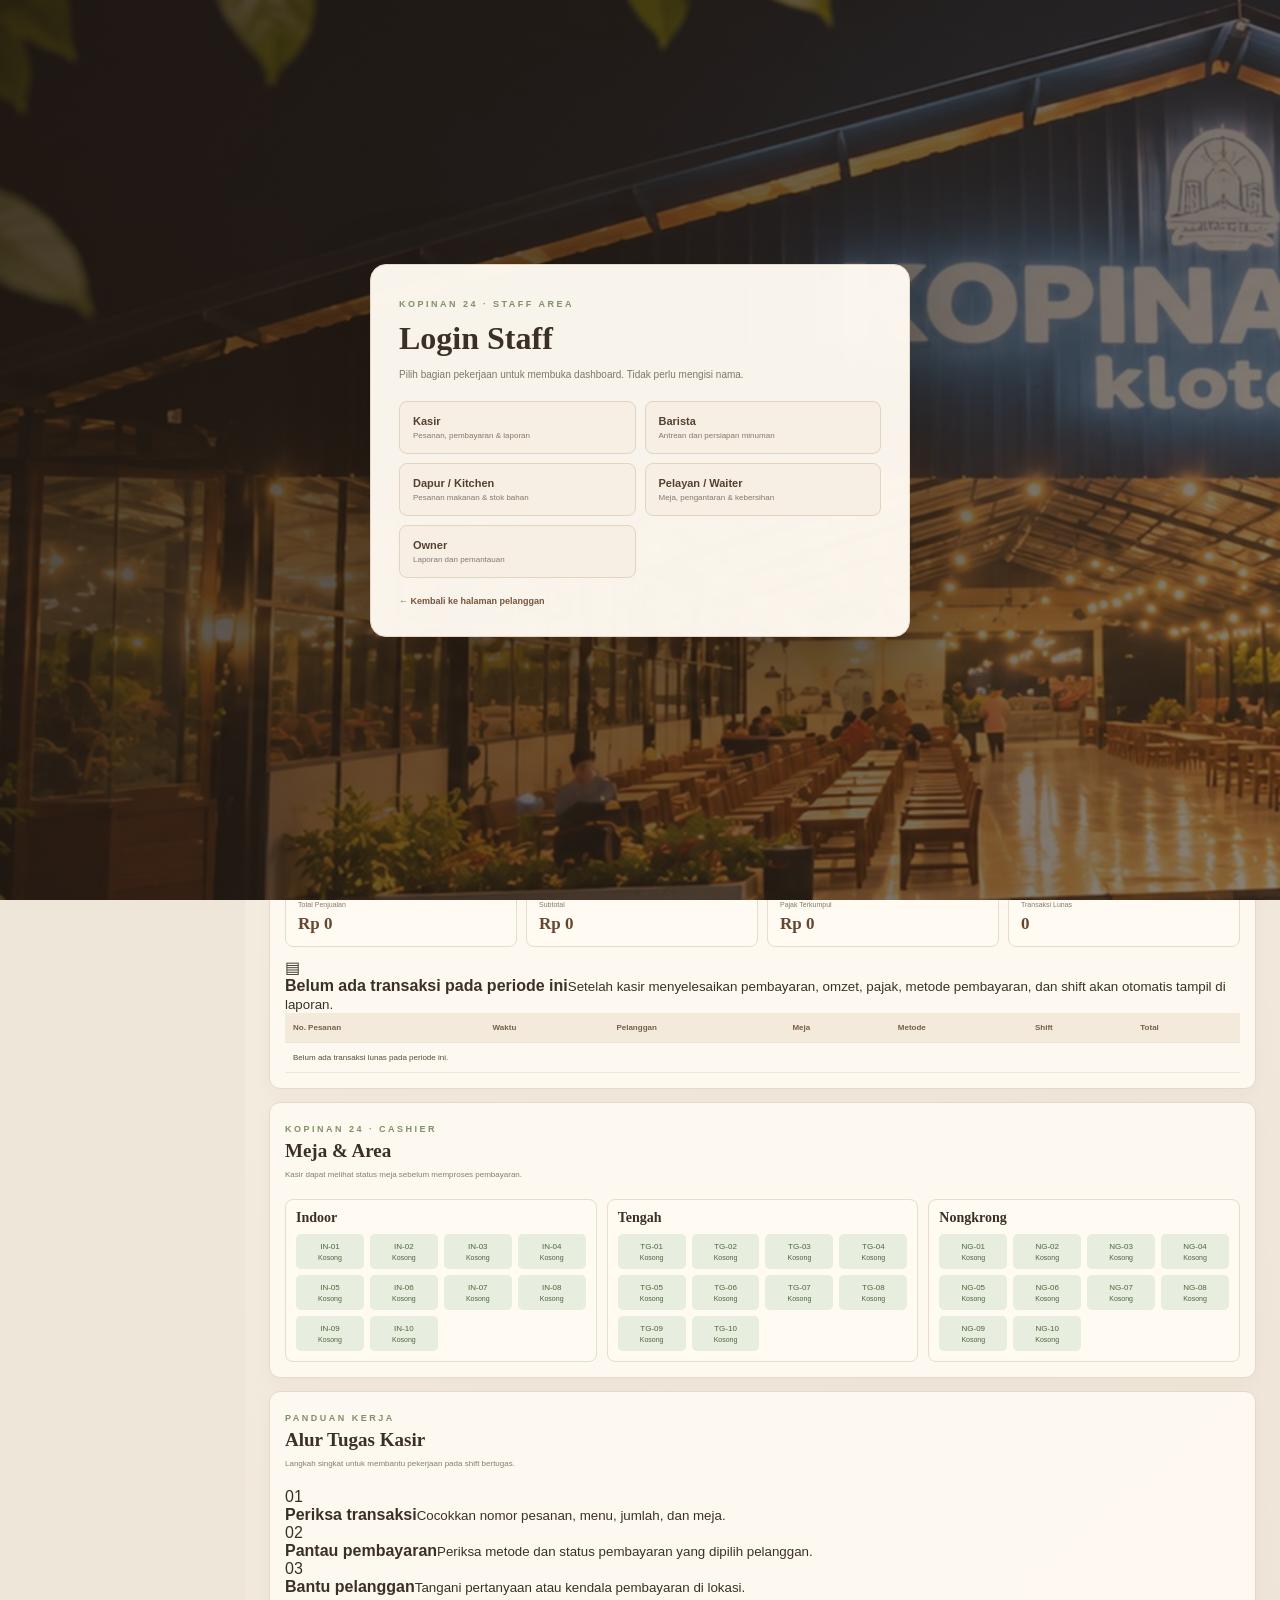
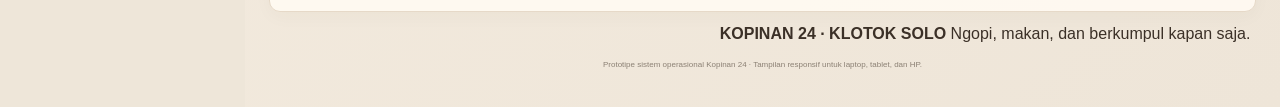
==== commit bbb3f139: "Update staff.html" ====
--- a/staff.html
+++ b/staff.html
@@ -1,3 +1,4 @@
+
 <!DOCTYPE html>
 <html lang="id">
 <head>
@@ -24,10 +25,7 @@
 
     <h1>Login Staff</h1>
 
-    <p>
-      Pilih bagian pekerjaan untuk membuka dashboard.
-      Tidak perlu mengisi nama.
-    </p>
+    <p>Pilih bagian pekerjaan untuk membuka dashboard. Tidak perlu mengisi nama.</p>
 
     <div class="role-gate-grid">
 
@@ -65,13 +63,14 @@
   </div>
 </div>
 
+<!-- SCRIPT PILIHAN ROLE -->
 <script>
 (function(){
 
   const hasRole = new URLSearchParams(location.search).has("role");
   const gate = document.getElementById("roleGate");
 
-  if (hasRole) {
+  if(hasRole) {
     gate.classList.add("hidden");
   }
 
@@ -111,10 +110,7 @@
 
     <div>
       <b id="staffRoleName">Tim Staff</b>
-
-      <small>
-        <i></i> Dashboard Aktif
-      </small>
+      <small><i></i> Dashboard Aktif</small>
     </div>
 
   </div>
@@ -144,7 +140,6 @@
       ☰
     </button>
 
-
     <!-- JUDUL HALAMAN -->
     <div class="staff-page-title">
 
@@ -152,9 +147,7 @@
         KOPINAN 24 · OPERATIONS
       </span>
 
-      <h1 id="staffPageTitle">
-        Dashboard
-      </h1>
+      <h1 id="staffPageTitle">Dashboard</h1>
 
       <p id="staffPageSubtitle">
         Kelola aktivitas harian.
@@ -190,7 +183,6 @@
           </select>
 
         </label>
-
 
         <button
           id="staffRefresh"
@@ -207,9 +199,7 @@
       <a
         href="index.html"
         class="logout-button back-customer-link">
-
         ← Kembali ke Pelanggan
-
       </a>
 
     </div>
@@ -219,7 +209,6 @@
 
   <!-- ISI DASHBOARD -->
   <div class="staff-content">
-
 
     <!-- BANNER SELAMAT DATANG -->
     <div class="staff-welcome-banner">
@@ -298,20 +287,11 @@
     <div class="modal-heading">
 
       <div>
-
-        <span class="eyebrow">
-          KOPINAN 24
-        </span>
-
-        <h2 id="staffModalTitle">
-          Form
-        </h2>
-
-      </div>
-
-      <button id="staffModalClose">
-        ×
-      </button>
+        <span class="eyebrow">KOPINAN 24</span>
+        <h2 id="staffModalTitle">Form</h2>
+      </div>
+
+      <button id="staffModalClose">×</button>
 
     </div>
 
--- a/css/style.css
+++ b/css/style.css
@@ -1,116 +1,96 @@
-  .role-gate-grid button {
-    display: block;
-    width: 100%;
-    min-width: 0;
-    max-width: 100%;
-    text-align: left;
-    overflow-wrap: anywhere;
-  }
+*{box-sizing:border-box}
+:root{--cream:#f7efe3;--paper:#fffaf2;--brown:#593a29;--brown2:#95613b;--olive:#788253;--dark:#302820;--text:#3b3027;--muted:#887d6e;--line:#e4d7c5;--green:#6e8b50;--gold:#c69b4d;--blue:#6e8da0;--red:#b96f58}
+html{scroll-behavior:smooth;scroll-padding-top:82px}body{margin:0;background:var(--cream);color:var(--text);font-family:"DM Sans",sans-serif}button,input,select{font:inherit}button{cursor:pointer}a{color:inherit;text-decoration:none}
+.top-strip{height:25px;background:#302b21;color:#eee4d3;display:flex;align-items:center;justify-content:space-between;padding:0 5%;font-size:8px;letter-spacing:2px}
+.site-header{height:76px;padding:0 4.5%;display:flex;align-items:center;justify-content:space-between;gap:16px;background:rgba(255,250,242,.97);border-bottom:1px solid var(--line);position:sticky;top:0;z-index:25;backdrop-filter:blur(10px)}
+.wordmark{display:block;font:700 20px "Playfair Display",serif;color:var(--brown);white-space:nowrap;letter-spacing:.2px}.wordmark small{display:block;text-align:center;font:8px "DM Sans";letter-spacing:3px;color:#877965;margin-top:3px}
+.main-nav{display:flex;align-items:center;gap:21px}.main-nav a{font-size:10px;color:#4e4033}.main-nav a:hover{color:var(--olive)}.header-actions{display:flex;align-items:center;gap:8px}.header-actions button,.header-actions a{border:1px solid #dfd0ba;background:transparent;color:var(--brown);border-radius:25px;padding:10px 13px;font-size:10px}.header-actions .staff-link{background:var(--brown);border-color:var(--brown);color:white}.mobile-nav-toggle{display:none;background:none;border:0;color:var(--brown);font-size:24px}
+.hero{min-height:620px;height:clamp(620px,50vw,760px);max-height:760px;display:flex;align-items:center;padding:0 8%;color:white;position:relative;isolation:isolate;overflow:hidden;background:#29271f}
+.hero::before{content:"";position:absolute;inset:0;z-index:-2;background:url("../assets/kopinan24-hero-full.jpg") center 48%/cover no-repeat;filter:none;transform:none}
+.hero::after{content:"";position:absolute;inset:0;z-index:-1;pointer-events:none;background:linear-gradient(90deg,rgba(25,19,13,.70) 0%,rgba(25,19,13,.36) 46%,rgba(25,19,13,.08) 100%)}
+.hero-content{max-width:545px;position:relative;z-index:1}
+.hero-copy{max-width:545px;position:relative;z-index:1}.eyebrow{font-size:9px;letter-spacing:2.5px;font-weight:800;color:#829064}.hero .eyebrow{color:#e8c38b}.hero h1{font:700 clamp(48px,6vw,76px)/1.02 "Playfair Display",serif;margin:20px 0}.hero h1 em{color:#d9dcb6}.hero p{max-width:410px;font-size:12px;line-height:1.9;color:#f4ebdf}.hero-actions{display:flex;gap:10px;flex-wrap:wrap;margin-top:26px}.hero-label{position:absolute;bottom:19px;left:5%;font-size:8px;letter-spacing:2px;color:#e6d8c4}
+.btn{display:inline-flex;align-items:center;justify-content:center;gap:13px;padding:13px 19px;border:0;font-size:10px;font-weight:700;transition:.2s}.btn:hover{transform:translateY(-2px)}.btn-brown{background:var(--brown);color:white;border-radius:25px}.btn-outline{border:1px solid #eadfce;color:white;background:#ffffff18;border-radius:25px}.btn-cream{background:var(--cream);color:var(--brown);border-radius:25px}
+.quick-features{position:relative;z-index:2;margin:-23px 4.5% 0;padding:22px 25px;background:var(--paper);border:1px solid var(--line);border-radius:13px;box-shadow:0 10px 28px #4a351b0d;display:grid;grid-template-columns:repeat(4,1fr);gap:15px}.quick-feature{display:flex;align-items:center;gap:11px}.quick-feature>span{font-size:24px;color:var(--brown2)}.quick-feature b{display:block;font-size:11px}.quick-feature small{display:block;color:var(--muted);font-size:9px;margin-top:4px}
+.menu-section{padding:70px 5.5%;background:linear-gradient(135deg,#fbf7ef,#eee3d3 55%,#f8f0e5);position:relative;overflow:hidden}.menu-section:before{content:"";position:absolute;width:400px;height:400px;right:-170px;top:80px;border-radius:50%;background:radial-gradient(circle,#d8c4a5aa,transparent 68%);pointer-events:none}.menu-section>*{position:relative;z-index:1}.section-heading{text-align:center;margin-bottom:30px}.section-heading h2,.story-copy h2,.seating-section h2,.location-section h2,.visit-checkout h2{font:600 clamp(34px,4.5vw,52px)/1.1 "Playfair Display",serif;margin:13px 0}.section-heading h2 em,.story-copy h2 em,.seating-section h2 em,.location-section h2 em,.visit-checkout h2 em{color:var(--brown2)}.section-heading p{font-size:11px;color:#83796d;line-height:1.8}.menu-toolbar{display:flex;justify-content:space-between;align-items:center;gap:14px;margin-bottom:21px}.menu-filters{display:flex;gap:7px;flex-wrap:wrap}.filter-chip{border:1px solid #decdb6;background:#fffaf3;color:#604833;border-radius:25px;padding:9px 13px;font-size:9px}.filter-chip.active,.filter-chip:hover{background:var(--brown);border-color:var(--brown);color:white}.menu-search{width:190px;border:1px solid #decdb6;border-radius:25px;padding:10px 13px;background:#fffaf3;color:#44372d;font-size:10px;outline:none}.menu-grid{display:grid;grid-template-columns:repeat(4,minmax(0,1fr));gap:13px}.menu-card{background:#fffaf3;border:1px solid #e4d6c3;border-radius:11px;overflow:hidden;box-shadow:0 5px 15px #4a35190b;display:flex;flex-direction:column;transition:.2s}.menu-card:hover{transform:translateY(-4px);box-shadow:0 12px 25px #4a35191a}.menu-photo{display:block;width:100%;height:142px;object-fit:cover;background:#e6d9c8}.menu-info{padding:11px 12px 12px;display:flex;flex-direction:column;flex:1}.menu-meta{display:flex;justify-content:space-between;align-items:center;gap:5px}.menu-tag{font-size:7px;letter-spacing:1px;color:#8a7255}.stock-badge{border-radius:15px;background:#e8eddc;color:#50633e;padding:4px 7px;font-size:8px;white-space:nowrap}.stock-badge.out{background:#f4e0da;color:#a24d3c}.menu-info h3{font:600 15px "Playfair Display",serif;margin:8px 0 5px;min-height:32px}.menu-info p{font-size:8px;color:#83796e;line-height:1.6;min-height:27px}.menu-bottom{display:flex;justify-content:space-between;align-items:center;margin-top:auto;padding-top:10px}.price{font-size:10px;font-weight:800;color:#52392a}.add-btn{height:28px;width:28px;border:0;border-radius:50%;background:var(--brown2);color:white;font-size:18px}.add-btn:disabled{background:#c7bfb4;cursor:not-allowed}.menu-disclaimer{font-size:8px;color:#867b6d;margin-top:13px;line-height:1.6}
+.seating-section{padding:72px 7%;background:#efe6d8}.left-heading{text-align:left;margin-bottom:18px}.left-heading p{max-width:470px}.table-legend{display:flex;gap:12px;flex-wrap:wrap;margin:15px 0}.table-legend span{display:flex;align-items:center;gap:6px;font-size:9px;color:#665d51}.legend-dot{width:9px;height:9px;border-radius:50%;display:inline-block}.legend-dot.available{background:var(--green)}.legend-dot.reserved{background:var(--gold)}.legend-dot.occupied{background:var(--blue)}.legend-dot.cleaning{background:var(--red)}.area-cards{display:grid;grid-template-columns:repeat(3,1fr);gap:14px}.area-card{background:#fffaf3;border:1px solid #dfd1bd;border-radius:12px;overflow:hidden;box-shadow:0 9px 25px #4030190a}.area-banner{height:100px;padding:15px;color:white;display:flex;flex-direction:column;justify-content:end;position:relative;overflow:hidden}.area-banner:after{content:"";position:absolute;width:150px;height:150px;right:-20px;top:-70px;border:1px solid #ffffff55;border-radius:50%;box-shadow:0 0 0 20px #ffffff13}.area-banner.indoor{background:linear-gradient(120deg,#394332,#aa8b66)}.area-banner.middle{background:linear-gradient(120deg,#76563d,#c5a16e)}.area-banner.lounge{background:linear-gradient(120deg,#344a41,#87916e)}.area-banner h3{font:600 22px "Playfair Display",serif;position:relative;z-index:1}.area-banner p{font-size:8px;margin-top:4px;position:relative;z-index:1}.table-buttons{padding:12px;display:grid;grid-template-columns:repeat(3,minmax(0,1fr));gap:8px}.table-choice{padding:10px 5px;border-radius:7px;border:1px solid #b7c39e;background:#e6eddc;color:#4b613c;font-size:9px}.table-choice small{display:block;font-size:7px;margin-top:4px}.table-choice.reserved{background:#f4e8cb;border-color:#d8bd7e;color:#80652e}.table-choice.occupied{background:#e2ebf0;border-color:#aec1cf;color:#4e6c81}.table-choice.cleaning{background:#f4e1da;border-color:#d8aa9a;color:#925542}.table-choice:disabled{cursor:not-allowed;opacity:.86}.table-choice.chosen{outline:2px solid var(--brown2);outline-offset:1px}.selected-table-note{margin-top:12px;padding:12px;background:#fffaf3;border:1px solid var(--line);border-radius:7px;font-size:9px;color:#695d4e;line-height:1.7}
+.story-section{padding:75px 8%;display:grid;grid-template-columns:1fr 1fr;gap:40px;align-items:center}.story-photo{height:300px;border-radius:10px;background:url("../assets/kopinan24-banner.jpg") center/contain no-repeat;background-color:#29271f}.story-copy p{font-size:11px;color:#7f7669;line-height:1.9;margin:15px 0}.text-link{font-size:10px;font-weight:700;color:var(--brown);border-bottom:1px solid #bba88d;padding-bottom:7px}
+.event-section{padding:0 7% 70px;display:grid;grid-template-columns:1fr 1fr;gap:15px}.event-card{min-height:205px;border-radius:12px;color:white;padding:25px;background-size:cover;background-position:center}.promo-card{background-image:linear-gradient(90deg,#34402bd9,#59452d55),url("../assets/matcha-latte.jpg")}.activity-card{background-image:linear-gradient(90deg,#38271ddd,#38271d55),url("../assets/kopinan24-banner.jpg")}.event-card .eyebrow{color:#e4c48c}.event-card h3{font:600 27px "Playfair Display",serif;margin:11px 0}.event-card p{font-size:10px;line-height:1.7;max-width:300px}.event-card .btn{margin-top:12px}
+.visit-checkout{text-align:center;padding:55px 7%;background:#fff8ed}.visit-checkout p{font-size:10px;color:#84796b;line-height:1.7;max-width:600px;margin:0 auto}.visit-form{display:flex;gap:8px;max-width:440px;margin:16px auto 0}.visit-form input{flex:1;min-width:0;padding:12px;border:1px solid var(--line);background:white;border-radius:6px;font-size:10px}
+.location-section{text-align:center;padding:70px 7%;background:#4b382b;color:white}.location-section .eyebrow{color:#d2d9b4}.location-section h2 em{color:#d4dbb2}.location-section p{font-size:10px;color:#e8dfd2;line-height:1.9;margin:15px 0}
+.site-footer{background:#292f25;color:#eee8dc;padding:25px 6%;display:flex;justify-content:space-between;align-items:center;gap:15px}.footer-mark{color:white}.site-footer p,.site-footer>small{font-size:9px;color:#c8c1b4}
+.drawer-backdrop{position:fixed;inset:0;z-index:39;background:#0008;display:none}.drawer-backdrop.show{display:block}.cart-drawer{position:fixed;right:0;top:0;z-index:40;width:min(430px,100%);height:100dvh;background:var(--cream);padding:22px;display:flex;flex-direction:column;transform:translateX(105%);transition:.25s}.cart-drawer.show{transform:translateX(0)}.drawer-header{display:flex;justify-content:space-between;border-bottom:1px solid var(--line);padding-bottom:13px}.drawer-header h2{font:600 24px "Playfair Display",serif;margin:5px 0}.drawer-header button{border:0;background:none;font-size:27px}.drawer-items{flex:1;overflow:auto;padding:10px 0}.cart-row{display:flex;justify-content:space-between;gap:10px;padding:11px 0;border-bottom:1px solid var(--line);font-size:10px}.cart-row small{display:block;color:#887d70;margin-top:4px}.qty{display:flex;align-items:center;gap:7px}.qty button{width:23px;height:23px;border:1px solid #bfb49f;border-radius:50%;background:transparent}.drawer-footer label{display:block;font-size:9px;font-weight:700;margin:8px 0 5px}.drawer-footer input,.drawer-footer select{width:100%;padding:10px;border:1px solid var(--line);background:#fffaf3;font-size:10px}.bill-lines{border-top:1px solid var(--line);margin-top:12px;padding-top:10px}.bill-lines>div{display:flex;justify-content:space-between;font-size:10px;padding:4px 0;color:#665b4f}.bill-lines .bill-grand{font-size:12px;font-weight:800;color:#392b20;border-top:1px solid #d8cbb8;margin-top:5px;padding-top:10px}.tax-note,.demo-note{display:block;font-size:8px;color:#897e70;line-height:1.5;margin-top:6px}.submit-order{width:100%;padding:13px;background:var(--brown);color:white;border:0;margin-top:11px;font-size:10px}
+.toast{position:fixed;z-index:100;bottom:23px;left:50%;transform:translate(-50%,12px);padding:11px 16px;background:#fffaf2;color:#4a382a;box-shadow:0 5px 20px #0002;font-size:9px;opacity:0;pointer-events:none;transition:.2s}.toast.show{opacity:1;transform:translate(-50%,0)}
+/* STAFF */
+.staff-body{background:#eee6d9}.staff-mobile-scrim{display:none}.staff-sidebar{position:fixed;inset:0 auto 0 0;width:245px;z-index:40;background:linear-gradient(180deg,rgba(45,42,27,.97),rgba(72,47,30,.93)),url("../assets/kopinan24-sidebar.jpg") center/cover;color:#fff;padding:24px 15px 16px;display:flex;flex-direction:column;overflow:auto}.staff-wordmark{display:block;text-align:center;color:white;font:700 24px "Playfair Display",serif;letter-spacing:.4px;padding:5px 0 15px}.staff-wordmark small{display:block;font:9px "DM Sans";letter-spacing:3px;margin-top:4px}.staff-divider{height:1px;background:#ffffff55;margin:0 18px 17px}.staff-identity{display:flex;align-items:center;gap:10px;padding:10px 11px;border:1px solid #ffffff48;background:#ffffff12;border-radius:9px;margin-bottom:17px}.identity-avatar{width:35px;height:35px;border-radius:50%;display:grid;place-items:center;background:#f4ead8;color:#533a28;font-weight:800}.staff-identity b{display:block;font-size:10px}.staff-identity small{display:block;margin-top:4px;color:#e2d8c8;font-size:8px}.staff-identity i{display:inline-block;width:6px;height:6px;border-radius:50%;background:#a7c77b;margin-right:4px}.staff-nav{display:grid;gap:5px}.staff-nav button{width:100%;display:flex;align-items:center;gap:10px;padding:11px 12px;background:transparent;border:0;border-radius:7px;color:#f7f0e4;text-align:left;font-size:10px}.staff-nav button:hover,.staff-nav button.active{background:#eee5d2;color:#392f22;font-weight:800}.staff-nav .nav-icon{width:21px;font-size:16px;text-align:center}.staff-nav .nav-count{margin-left:auto;background:#d8b97c;color:#44331f;border-radius:20px;padding:3px 6px;font-size:7px}
+.staff-sidebar-bottom{margin-top:auto}.sidebar-photo{height:115px;border-radius:8px;background:url("../assets/kopinan24-banner.jpg") center/cover;margin:17px 2px 9px;position:relative;overflow:hidden}.sidebar-photo:after{content:"KOPI · MAKAN · NONGKRONG";position:absolute;inset:auto 0 0;background:#34251dbb;color:white;padding:7px 5px;font-size:7px;letter-spacing:1px;text-align:center}.staff-sidebar-foot{display:block;color:#eadfce;text-align:center;font-size:8px;padding:8px}.staff-main{min-height:100vh;margin-left:245px;background:linear-gradient(140deg,#f7efe3,#eee5d8)}.staff-topbar{position:sticky;top:0;z-index:25;min-height:87px;background:rgba(255,250,242,.94);backdrop-filter:blur(9px);border-bottom:1px solid #e5d8c6;display:flex;align-items:center;justify-content:space-between;gap:15px;padding:14px 25px}.staff-page-title h1{font:600 26px "Playfair Display",serif;margin:4px 0}.staff-page-title p{font-size:9px;color:#81766a}.staff-top-actions{display:flex;align-items:center;gap:8px}.staff-shift{display:flex;flex-direction:column;gap:4px;font-size:7px;color:#897c6c}.staff-shift select{max-width:210px;padding:8px;border:1px solid #dfd2bf;background:#fffaf2;border-radius:6px;color:#564332;font-size:8px}.icon-button,.logout-button{padding:9px 12px;border:1px solid #e0d2bf;border-radius:6px;background:#fffaf2;color:var(--brown);font-size:9px}.logout-button{background:var(--brown);color:white;border-color:var(--brown)}
+.staff-content{max-width:1500px;margin:auto;padding:20px 24px 30px}.staff-welcome-banner{min-height:125px;padding:20px 25px;border-radius:12px;background:linear-gradient(90deg,#4b3425ed,#76543ac7),url("../assets/kopinan24-banner.jpg") center/cover;color:white;display:flex;justify-content:space-between;align-items:center;overflow:hidden}.staff-welcome-banner .eyebrow{color:#e6c58f}.staff-welcome-banner h2{font:600 24px "Playfair Display",serif;margin:8px 0 4px}.staff-welcome-banner p{font-size:9px;color:#f0e5d4}.banner-mark{font:700 53px "Playfair Display",serif;color:#ffffff54;padding-right:25px}
+.staff-stats{display:grid;grid-template-columns:repeat(4,1fr);gap:10px;margin:15px 0}.kpi-card{display:flex;align-items:center;gap:11px;padding:14px;background:linear-gradient(145deg,#fffdf8,#efe3d2);border:1px solid #e5d8c6;border-radius:10px;box-shadow:0 4px 14px #4b38200a}.kpi-icon{height:37px;width:37px;flex:0 0 37px;border-radius:50%;display:grid;place-items:center;font-size:17px;background:#e8ecd9;color:#617344}.kpi-card:nth-child(2) .kpi-icon{background:#f3e7d4;color:#95613b}.kpi-card:nth-child(3) .kpi-icon{background:#e7ead8;color:#647745}.kpi-card:nth-child(4) .kpi-icon{background:#f5dfd8;color:#a95d49}.kpi-card small{display:block;font-size:8px;color:#81766a}.kpi-card strong{display:block;font:600 21px "Playfair Display",serif;color:#523b2a;margin-top:4px}
+.staff-workspace{display:grid;gap:13px}.staff-grid-2{display:grid;grid-template-columns:1.2fr .8fr;gap:13px}.staff-panel{background:rgba(255,250,242,.94);border:1px solid #e6d9c8;border-radius:11px;padding:15px;box-shadow:0 5px 18px #48341f08;min-width:0}.panel-heading{display:flex;align-items:center;justify-content:space-between;gap:10px;margin-bottom:12px}.panel-heading h2{font:600 19px "Playfair Display",serif;margin:4px 0}.panel-heading p{font-size:8px;color:#877c70}.subtle-button{border:0;background:transparent;color:var(--olive);font-size:8px;font-weight:800}
+.orders-filters{display:flex;gap:6px;flex-wrap:wrap;margin-bottom:10px}.orders-filters button{border:1px solid #e2d6c5;background:#fffaf3;color:#65513c;border-radius:20px;padding:7px 10px;font-size:8px}.orders-filters button.active{background:var(--olive);border-color:var(--olive);color:white}.order-list{display:grid;gap:8px;max-height:480px;overflow:auto;padding-right:3px}.staff-order-card{display:grid;grid-template-columns:65px 1fr auto;align-items:center;gap:10px;padding:9px;border:1px solid #eee4d6;border-radius:8px;background:#fffdf8}.staff-order-card img{width:65px;height:60px;object-fit:cover;border-radius:6px}.staff-order-main b{font-size:9px}.staff-order-main p{font-size:8px;color:#716759;line-height:1.55;margin:4px 0}.staff-order-meta{font-size:7px;color:#8b8074}.order-status{display:inline-block;border-radius:15px;padding:5px 7px;font-size:7px;background:#f3e7cc;color:#83652c;white-space:nowrap}.order-status.processing{background:#e5e9f5;color:#526a93}.order-status.done{background:#e5eddc;color:#536d40}.order-actions{display:flex;flex-direction:column;gap:5px}.order-actions button{padding:7px 8px;border:0;border-radius:5px;background:var(--olive);color:white;font-size:7px;white-space:nowrap}.order-actions button.alt{background:#eee5d8;color:#614e3a}
+.ingredient-list{display:grid;gap:7px}.ingredient-row{display:grid;grid-template-columns:1fr auto auto;gap:8px;align-items:center;padding:8px 9px;border-bottom:1px solid #eee5d9}.ingredient-row b{font-size:8px}.ingredient-row small{display:block;color:#8a8073;font-size:7px;margin-top:3px}.ingredient-amount{font-size:9px;font-weight:800}.stock-status{border-radius:18px;padding:5px 7px;font-size:7px;white-space:nowrap;background:#e6eddc;color:#567040}.stock-status.low{background:#f6e9c9;color:#8a682b}.stock-status.out{background:#f4e0d9;color:#a24d3d}.stock-action-row{display:flex;gap:7px;margin-top:11px}.stock-action-row button{flex:1;padding:9px;border-radius:6px;font-size:8px}.primary-action{background:var(--olive);color:white;border:0}.outline-action{background:#fffaf2;color:#604831;border:1px solid #d9cbb8}
+.staff-bottom-gallery{display:grid;grid-template-columns:.9fr 1.1fr;gap:12px;margin-top:13px}.staff-bottom-photo{min-height:145px;border-radius:10px;background:url("../assets/kopinan24-banner.jpg") center/cover;position:relative;overflow:hidden}.staff-bottom-photo:after{content:"KOPI · MAKAN · NONGKRONG 24 JAM";position:absolute;inset:auto 0 0;background:#3b291fc9;color:white;padding:9px;font-size:8px;letter-spacing:1px}.favorite-panel{background:#fffaf2;border:1px solid #e6d9c8;border-radius:10px;padding:13px}.favorite-items{display:grid;grid-template-columns:repeat(3,1fr);gap:8px}.favorite-item{display:flex;align-items:center;gap:7px;min-width:0}.favorite-item img{width:48px;height:45px;border-radius:6px;object-fit:cover}.favorite-item b{display:block;font-size:7px;line-height:1.4}.favorite-item small{font-size:7px;color:#8b8074}
+.empty-state{padding:25px;text-align:center;border:1px dashed #cbbda8;border-radius:7px;background:#fffaf2;color:#8b8074;font-size:9px}
+.staff-page-heading{display:flex;align-items:end;justify-content:space-between;gap:12px;margin-bottom:12px}.staff-page-heading h2{font:600 25px "Playfair Display",serif;margin:7px 0}.staff-page-heading p{font-size:9px;color:#82786b}.toolbar-actions{display:flex;gap:7px;flex-wrap:wrap}.toolbar-actions button{border:1px solid #dfd1be;background:#fffaf2;color:#604832;border-radius:6px;padding:9px 11px;font-size:8px}.toolbar-actions .primary-action{background:var(--olive);color:white;border-color:var(--olive)}
+.data-table-wrap{overflow:auto}.data-table{width:100%;border-collapse:collapse;min-width:650px}.data-table th,.data-table td{text-align:left;border-bottom:1px solid #eee5d9;padding:10px 8px;font-size:8px;white-space:nowrap}.data-table th{background:#f3eadc;color:#765e45;font-weight:800}.data-table td{color:#574b3d}.data-table .pill{display:inline-block;border-radius:15px;padding:5px 7px;background:#e6eddc;color:#567040;font-size:7px}.data-table .pill.low{background:#f6e9c9;color:#8a682b}.data-table .pill.out{background:#f4e0d9;color:#a24d3d}
+.summary-row{display:grid;grid-template-columns:repeat(4,1fr);gap:9px;margin-bottom:12px}.summary-box{padding:13px;border-radius:8px;background:#fffaf2;border:1px solid #e6d9c8}.summary-box small{display:block;color:#867b6f;font-size:8px}.summary-box b{display:block;font:600 20px "Playfair Display",serif;margin-top:6px;color:#5a432f}
+.form-grid{display:grid;grid-template-columns:repeat(2,1fr);gap:10px}.form-grid label,.modal-form label{display:block;font-size:8px;font-weight:800;color:#67533e}.form-grid input,.form-grid select,.modal-form input,.modal-form select,.modal-form textarea{width:100%;margin-top:5px;padding:10px;border:1px solid #dfd3c3;border-radius:6px;background:#fffdf8;font-size:9px;color:#4d4034}.form-grid .full{grid-column:1/-1}
+.modal-backdrop{display:none;position:fixed;inset:0;background:#21180fcc;z-index:100;align-items:center;justify-content:center;padding:15px}.modal-backdrop.show{display:flex}.staff-modal{width:min(480px,100%);max-height:90vh;overflow:auto;background:#fffaf2;border-radius:13px;padding:20px;box-shadow:0 20px 60px #0004}.modal-heading{display:flex;justify-content:space-between;align-items:start;margin-bottom:14px}.modal-heading h2{font:600 23px "Playfair Display",serif;margin:5px 0}.modal-heading button{background:none;border:0;font-size:25px;color:var(--brown)}.modal-form{display:grid;gap:10px}.modal-form .form-row{display:grid;grid-template-columns:1fr 1fr;gap:9px}.modal-form .modal-actions{display:flex;gap:8px;margin-top:8px}.modal-form button{padding:10px;border:0;border-radius:6px;background:var(--olive);color:white;font-size:9px}.modal-form button.secondary{background:#e9e1d5;color:#5a4938}
+.report-controls{display:flex;gap:7px;flex-wrap:wrap;align-items:end}.report-controls label{font-size:8px;color:#817568}.report-controls input,.report-controls select{display:block;margin-top:4px;padding:8px;border:1px solid #e0d3c1;background:#fffaf2;border-radius:5px;font-size:8px}.report-kpis{display:grid;grid-template-columns:repeat(4,1fr);gap:9px;margin:11px 0}.report-kpi{padding:12px;border:1px solid #e8dccb;background:#fffaf2;border-radius:8px}.report-kpi small{display:block;font-size:7px;color:#867b6d}.report-kpi b{display:block;font:600 17px "Playfair Display",serif;color:#64472f;margin-top:6px}.report-columns{display:grid;grid-template-columns:1.1fr .9fr;gap:12px}.bar-list{display:grid;gap:8px}.bar-row{display:grid;grid-template-columns:60px 1fr 85px;align-items:center;gap:8px;font-size:7px}.bar-track{height:10px;border-radius:20px;background:#eee6da;overflow:hidden}.bar-fill{height:100%;border-radius:20px;background:linear-gradient(90deg,#7b8453,#b28a59)}.bar-value{text-align:right;color:#65513c}
+.shift-summary{display:grid;gap:8px}.shift-summary div{display:flex;justify-content:space-between;padding:9px;border-radius:6px;background:#f4ecdf;font-size:8px}.shift-summary b{color:#5b432d}
+.table-area-grid{display:grid;grid-template-columns:repeat(3,1fr);gap:10px}.table-area{background:#fffaf2;border:1px solid #e8dccb;border-radius:8px;padding:10px}.table-area h3{font:600 14px "Playfair Display",serif;margin:0 0 8px}.table-mini-grid{display:grid;grid-template-columns:repeat(4,minmax(0,1fr));gap:6px}.table-mini{padding:8px 4px;border-radius:5px;text-align:center;background:#e7eddf;color:#4f663e;font-size:8px}.table-mini.reserved{background:#f5e9ca;color:#84632a}.table-mini.occupied{background:#e1ebf0;color:#4c6b80}.table-mini.cleaning{background:#f4e0da;color:#945641}.table-mini small{display:block;font-size:7px;margin-top:3px}.table-mini button{display:block;margin:5px auto 0;padding:5px;border:0;border-radius:4px;background:var(--olive);color:white;font-size:7px}
+.staff-footnote{text-align:center;color:#8b8074;font-size:8px;margin-top:17px}
+@media(max-width:1100px){.staff-sidebar{width:220px}.staff-main{margin-left:220px}.staff-stats{grid-template-columns:repeat(2,1fr)}.menu-grid{grid-template-columns:repeat(3,1fr)}.staff-grid-2{grid-template-columns:1fr}}
+@media(max-width:760px){.top-strip{font-size:7px;letter-spacing:1px}.site-header{height:66px;padding:0 4%}.mobile-nav-toggle{display:block;order:3}.main-nav{display:none;position:absolute;top:66px;left:0;right:0;background:#fffaf2;padding:18px 7%;flex-direction:column;align-items:flex-start;box-shadow:0 8px 16px #0001}.main-nav.open{display:flex}.main-nav a{font-size:11px}.header-actions .staff-link{display:none}.wordmark{font-size:16px}.hero{min-height:530px;padding:0 7%;background-position:54% center}.hero h1{font-size:45px}.quick-features{grid-template-columns:repeat(2,1fr);margin:-18px 5% 0;padding:17px 12px;gap:14px 7px}.quick-feature{gap:7px}.quick-feature b{font-size:9px}.menu-section{padding:55px 5%}.menu-toolbar{display:block}.menu-filters{margin-bottom:12px}.filter-chip{font-size:8px;padding:8px 10px}.menu-search{width:100%}.menu-grid{grid-template-columns:repeat(2,minmax(0,1fr));gap:8px}.menu-photo{height:125px}.menu-info{padding:9px}.menu-info h3{font-size:13px}.menu-info p{font-size:8px}.price{font-size:9px}.seating-section{padding:55px 5%}.area-cards{grid-template-columns:1fr}.story-section{grid-template-columns:1fr;padding:55px 6%;gap:18px}.story-photo{height:230px}.event-section{grid-template-columns:1fr;padding:0 5% 55px}.visit-form{flex-direction:column}.site-footer{flex-direction:column;align-items:flex-start}.staff-sidebar{transform:translateX(-105%);transition:.25s;width:250px}.staff-sidebar.open{transform:translateX(0)}.staff-mobile-scrim.show{display:block;position:fixed;inset:0;background:#1b1711a8;z-index:35}.staff-main{margin-left:0}.staff-topbar{padding:12px 14px;min-height:75px}.staff-mobile-toggle{display:block;border:0;background:#eee4d4;border-radius:6px;padding:8px 10px;color:var(--brown)}.staff-page-title h1{font-size:20px}.staff-page-title p{display:none}.staff-shift{max-width:140px}.staff-shift select{max-width:140px}.staff-content{padding:13px}.staff-welcome-banner{min-height:110px;padding:15px}.staff-welcome-banner h2{font-size:19px}.banner-mark{font-size:36px;padding:0}.staff-stats{grid-template-columns:repeat(2,1fr);gap:7px}.kpi-card{padding:10px;gap:7px}.kpi-icon{width:30px;height:30px;flex-basis:30px}.kpi-card small{font-size:7px}.kpi-card strong{font-size:18px}.staff-bottom-gallery{grid-template-columns:1fr}.staff-bottom-photo{min-height:115px}.favorite-items{grid-template-columns:repeat(3,1fr)}.staff-order-card{grid-template-columns:52px 1fr}.staff-order-card img{width:52px;height:52px}.staff-order-card .order-actions{grid-column:1/-1;flex-direction:row}.staff-order-card .order-actions button{flex:1}.summary-row,.report-kpis{grid-template-columns:repeat(2,1fr)}.report-columns{grid-template-columns:1fr}.table-area-grid{grid-template-columns:1fr}.table-area{padding:11px}.table-mini-grid{grid-template-columns:repeat(4,1fr)}.toolbar-actions{margin-top:10px}}
 
-  .role-gate-back {
-    display: inline-block;
-    max-width: 100%;
-    white-space: normal;
-  }
-}
+.role-gate{position:fixed;inset:0;z-index:200;background:linear-gradient(115deg,rgba(34,25,18,.82),rgba(54,40,28,.58)),url("../assets/kopinan24-banner.jpg") center/cover;display:flex;align-items:center;justify-content:center;padding:18px}
+.role-gate.hidden{display:none}
+.role-gate-card{width:min(540px,100%);background:rgba(255,250,242,.97);border:1px solid #e6d8c5;border-radius:16px;padding:28px;box-shadow:0 25px 80px #160f0a55}
+.role-gate-card h1{font:600 32px "Playfair Display",serif;margin:9px 0}
+.role-gate-card p{font-size:10px;color:#81766a;line-height:1.7;margin:8px 0 18px}
+.role-gate-grid{display:grid;grid-template-columns:1fr 1fr;gap:9px}
+.role-gate-grid button{border:1px solid #e3d4c0;background:#f7efe3;border-radius:8px;padding:13px;text-align:left;color:#55402f}
+.role-gate-grid button:hover{background:#e9eadb;border-color:#a3ad83}
+.role-gate-grid b{display:block;font-size:11px}
+.role-gate-grid small{display:block;font-size:8px;color:#85796a;margin-top:4px}
+.role-gate-back{display:inline-block;margin-top:18px;color:#76553a;font-size:9px;font-weight:700}
+.section-help{font-size:9px;color:#81766a;line-height:1.7}
+.table-action{border:0;background:#e9e1d5;color:#594833;padding:6px 9px;border-radius:5px;font-size:8px}
+.alert-line{display:flex;align-items:center;gap:9px;padding:9px;border-bottom:1px solid #eee5d8;font-size:8px}
+.alert-line small{display:block;color:#887e72;margin-top:3px}
+.alert-dot{width:8px;height:8px;background:#c89a48;border-radius:50%}
+.payment-summary{background:#f5eddf;border:1px solid #e6dac8;padding:12px;border-radius:8px;margin-bottom:12px}
+.payment-summary>b{font-size:10px}
+.payment-summary>p{font-size:8px;color:#82776b;margin:5px 0 8px}
+.payment-line{display:flex;justify-content:space-between;gap:8px;padding:5px 0;border-top:1px solid #e6dac8;font-size:9px}
+.payment-total{font-weight:800;font-size:11px}
+.change-text{font-size:9px;color:#657444}
+@media(max-width:520px){.role-gate-card{padding:20px}.role-gate-card h1{font-size:27px}.role-gate-grid{grid-template-columns:1fr}}
 
-@media (max-width: 380px) {
-  .staff-topbar {
-    padding-left: 10px !important;
-    padding-right: 10px !important;
-  }
-
-  .staff-top-actions > .back-customer-link {
-    padding: 8px 10px !important;
-    font-size: 9px !important;
-  }
-
-  .role-gate-card {
-    padding: 18px 14px !important;
-  }
-}
+@media(max-width:390px){.menu-grid{grid-template-columns:1fr}.quick-features{grid-template-columns:1fr}.staff-top-actions .staff-shift{max-width:115px}.staff-shift select{max-width:115px}.favorite-items{grid-template-columns:repeat(2,1fr)}.staff-stats{grid-template-columns:1fr 1fr}}
 
 
-/* HEADER STAFF: DESKTOP + LAPTOP FIX */
-.staff-topbar {
-  width: 100%;
-  max-width: 100%;
-  min-width: 0;
-  box-sizing: border-box;
-}
-.staff-topbar > .staff-page-title {
-  flex: 1 1 auto;
-  min-width: 0;
-}
-.staff-page-title h1 {
-  overflow-wrap: anywhere;
-}
-.staff-topbar > .staff-top-actions {
-  flex: 0 1 auto;
-  min-width: 0;
-  display: flex;
-  align-items: center;
-  justify-content: flex-end;
-  flex-wrap: wrap;
-  gap: 9px;
-}
-.staff-utility-row {
-  display: flex;
-  align-items: center;
-  justify-content: flex-end;
-  flex-wrap: nowrap;
-  gap: 8px;
-  min-width: 0;
-}
-.staff-top-actions .staff-shift {
-  min-width: 0;
-}
-.staff-top-actions .staff-shift select {
-  width: min(210px, 24vw);
-  min-width: 145px;
-}
-.staff-top-actions .back-customer-link {
-  flex: 0 0 auto;
-  max-width: 100%;
-}
-
-/* Laptop: beri judul satu baris penuh agar tidak tertindih kontrol kanan. */
-@media (min-width: 761px) and (max-width: 1100px) {
-  .staff-topbar {
-    display: grid !important;
-    grid-template-columns: minmax(0, 1fr) !important;
-    align-items: start !important;
-    justify-content: stretch !important;
-    gap: 10px !important;
-    padding: 14px 20px !important;
-  }
-  .staff-topbar > .staff-page-title {
-    width: 100%;
-    max-width: 100%;
-  }
-  .staff-topbar > .staff-top-actions {
-    width: 100%;
-    justify-content: flex-start;
-    align-items: center;
-  }
-  .staff-utility-row {
-    justify-content: flex-start;
-  }
-}
-
-/* Desktop wide: title and actions remain side by side without clipping. */
-@media (min-width: 1101px) {
-  .staff-topbar {
-    display: flex !important;
-    flex-direction: row;
-    align-items: center;
-    justify-content: space-between;
-    gap: 18px;
-  }
-  .staff-topbar > .staff-page-title {
-    flex: 1 1 320px;
-  }
-  .staff-topbar > .staff-top-actions {
-    flex: 0 1 auto;
-  }
-}
+/* CUSTOMER ORDER HISTORY, ACCOUNT PROFILE, EVENTS */
+.event-heading{grid-column:1/-1;margin-bottom:2px}
+.event-cards-grid{display:grid;grid-template-columns:repeat(3,1fr);gap:14px}
+.event-section .event-card{min-height:220px;border-radius:12px;padding:24px;color:#fff;display:flex;flex-direction:column;align-items:flex-start;justify-content:flex-end;box-shadow:0 10px 24px #4a321c18}
+.event-section .promo-card{background:linear-gradient(120deg,#3a3120d9,#3a312033),url("../assets/kopinan24-banner.jpg") center/cover}
+.event-section .activity-card{background:linear-gradient(120deg,#372419e6,#37241955),url("../assets/kopinan24-hero.jpg") center/cover}
+.event-section .acoustic-card{background:linear-gradient(120deg,#374331e6,#37433155),url("../assets/cappuccino.jpg") center/cover}
+.event-meta{display:inline-block;margin-top:13px;padding:7px 9px;border-radius:20px;background:#fff2;color:#fff;font-size:8px}
+.customer-orders-section,.customer-account-section{padding:65px 7%;background:#f3eadc}
+.customer-account-section{background:linear-gradient(135deg,#faf5eb,#eae0cf)}
+.customer-orders-toolbar{display:flex;align-items:center;justify-content:space-between;gap:10px;margin-bottom:13px;color:#7e7264;font-size:9px}
+.text-link-button{border:0;background:transparent;color:var(--brown);font-size:9px;font-weight:800}
+.customer-order-list{display:grid;grid-template-columns:repeat(2,minmax(0,1fr));gap:11px}
+.customer-order-card{padding:15px;background:#fffaf2;border:1px solid #e5d8c6;border-radius:10px;box-shadow:0 5px 18px #46331c09}
+.customer-order-top{display:flex;justify-content:space-between;align-items:start;gap:8px;border-bottom:1px solid #eee5d9;padding-bottom:9px}
+.customer-order-top b{display:block;font-size:10px}.customer-order-top small{display:block;color:#8b8072;font-size:8px;margin-top:4px}
+.customer-order-status{display:inline-block;border-radius:18px;padding:6px 8px;font-size:8px;white-space:nowrap;background:#f5e8cb;color:#84662d}
+.customer-order-status.done{background:#e6eddc;color:#587242}.customer-order-status.processing{background:#e4eaf2;color:#526f88}
+.customer-order-items{display:grid;gap:4px;padding:10px 0;font-size:9px;color:#695d4f}
+.customer-order-bottom{display:flex;justify-content:space-between;gap:8px;padding-top:8px;border-top:1px dashed #e7ddcf;font-size:9px}
+.customer-order-payment{display:block;color:#8a7f72;font-size:8px;margin-top:7px}
+.empty-customer-state{grid-column:1/-1;background:#fffaf2;border:1px dashed #cdbda7;border-radius:9px;padding:27px;text-align:center;color:#897e70;font-size:9px}
+.account-layout{display:grid;grid-template-columns:1fr .9fr;gap:15px;max-width:950px}
+.account-form,.account-summary{background:#fffaf2;border:1px solid #e4d7c5;border-radius:12px;padding:22px;box-shadow:0 8px 22px #50391d0a}
